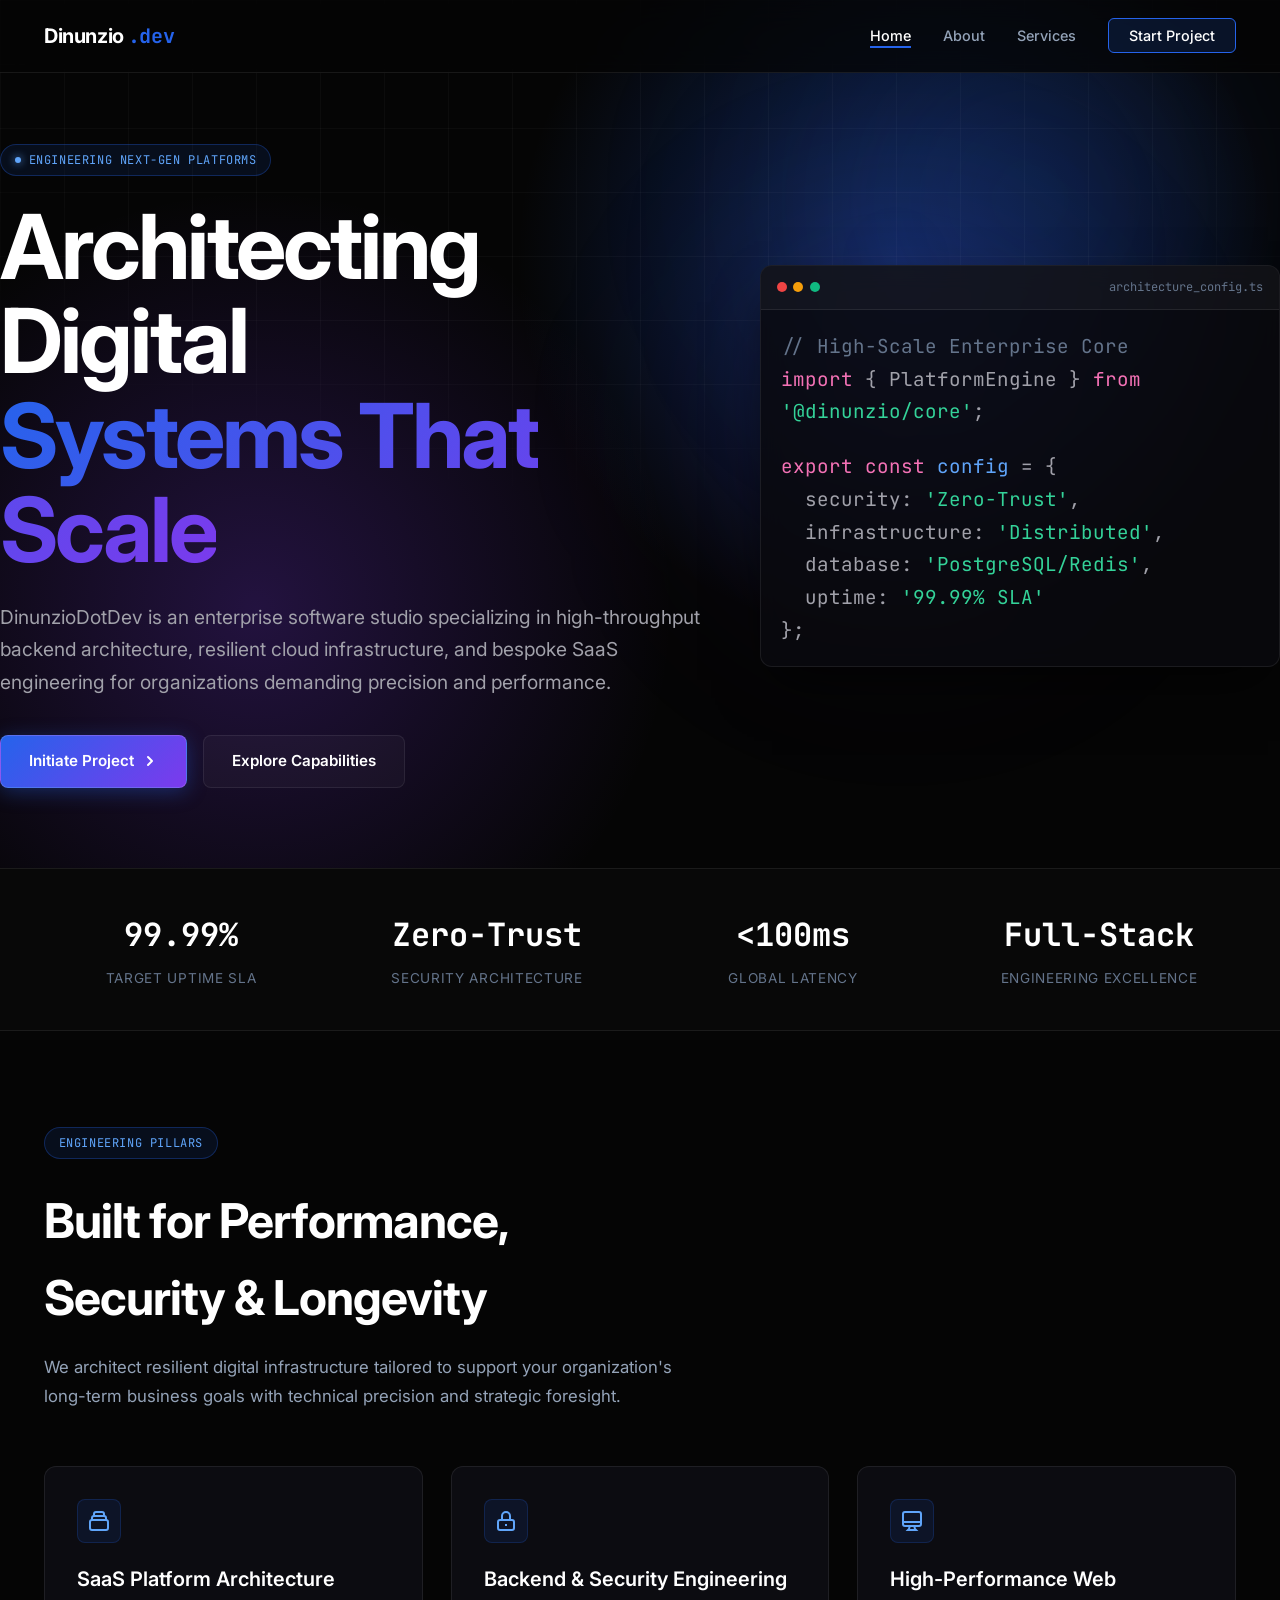
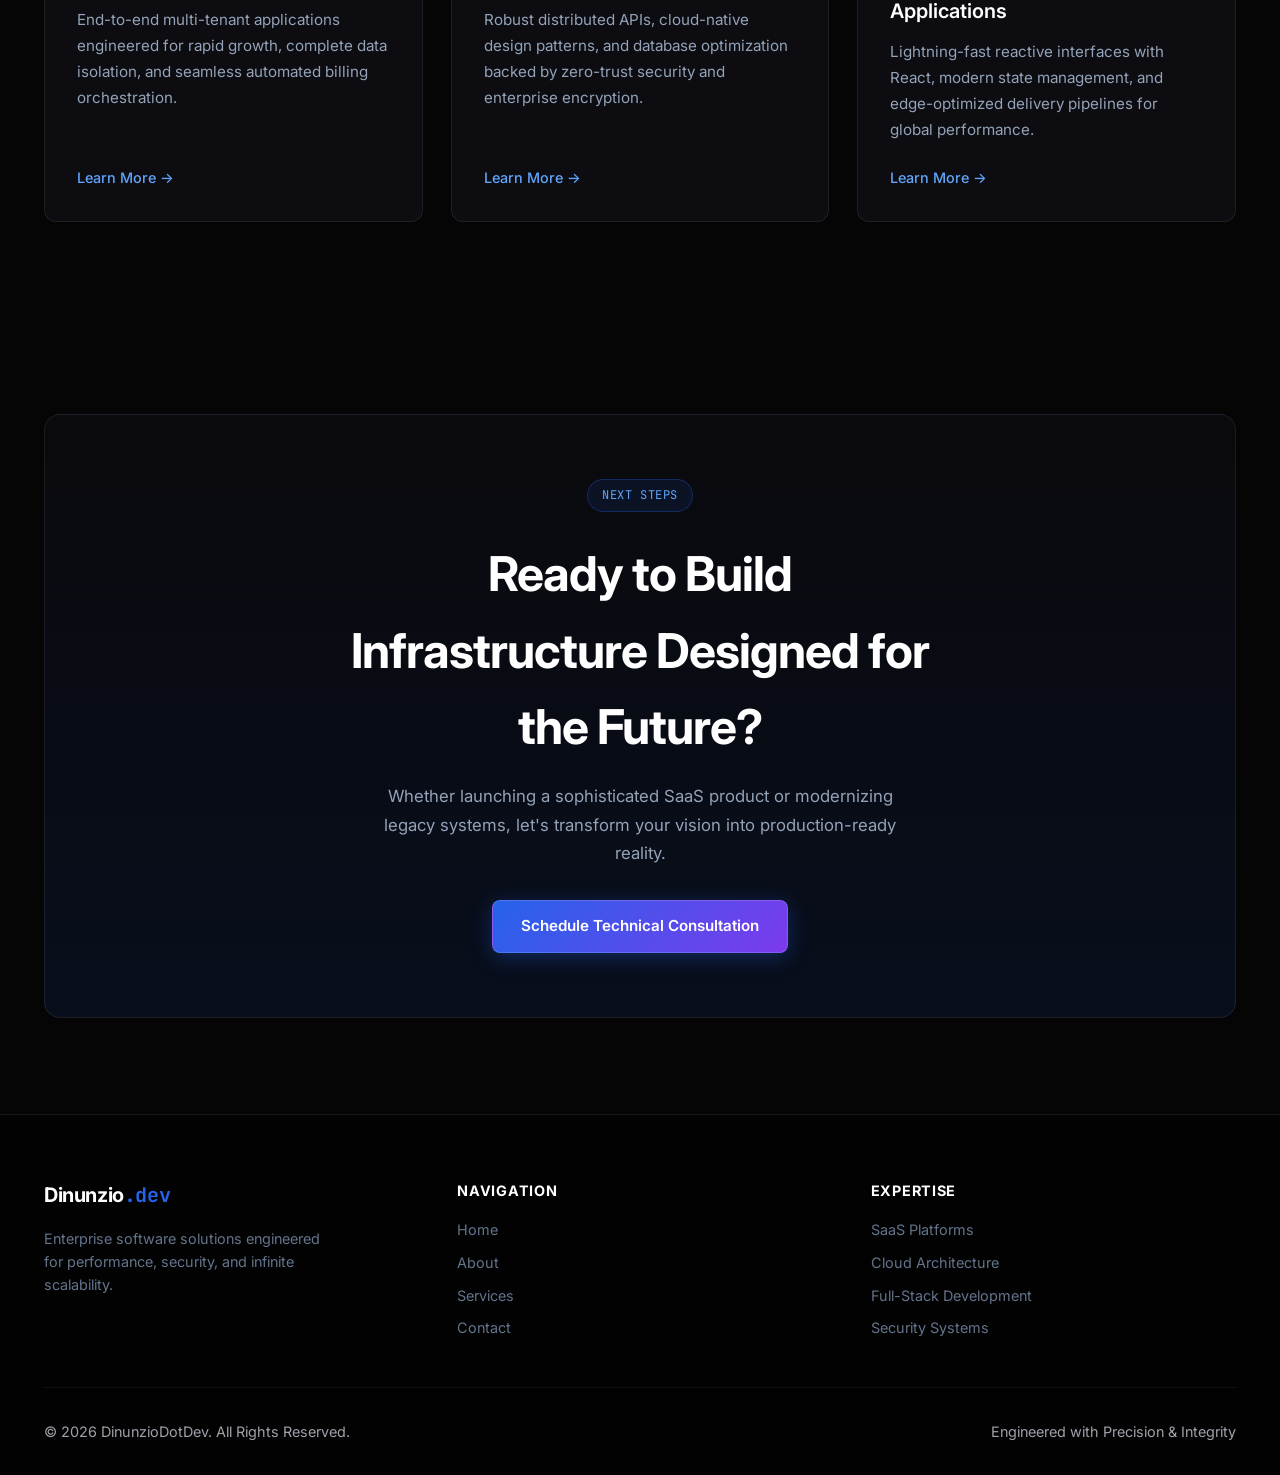
==== index.html @ dac2f43d "Initial Commit: Website Deployment" ====
<!DOCTYPE html>
<html lang="en" class="dark">

<head>
    <meta charset="UTF-8">
    <meta name="viewport" content="width=device-width, initial-scale=1.0">

    <!-- Primary SEO Meta Tags -->
    <title>DinunzioDotDev | Enterprise Software Engineering & Digital Architecture</title>
    <meta name="title" content="DinunzioDotDev | Enterprise Software Engineering & Digital Architecture">
    <meta name="description" content="DinunzioDotDev architects and engineers secure, scalable SaaS platforms, distributed cloud systems, and bespoke web applications built for infinite scale.">
    <meta name="keywords" content="Software Architecture, SaaS Development, Cloud Engineering, Full-Stack Development, React, Python, Enterprise Solutions">
    <meta name="author" content="DinunzioDotDev">
    <meta name="theme-color" content="#050505">

    <!-- Open Graph / Social Media -->
    <meta property="og:type" content="website">
    <meta property="og:url" content="https://dinunziodotdev.ca/">
    <meta property="og:title" content="DinunzioDotDev | Enterprise Software Engineering">
    <meta property="og:description" content="Architecting digital foundations behind modern SaaS platforms and cloud infrastructure.">

    <!-- Twitter Card -->
    <meta property="twitter:card" content="summary_large_image">
    <meta property="twitter:url" content="https://dinunziodotdev.ca/">
    <meta property="twitter:title" content="DinunzioDotDev | Enterprise Software Engineering">
    <meta property="twitter:description" content="Architecting digital foundations behind modern SaaS platforms and cloud infrastructure.">

    <!-- Fonts -->
    <link rel="preconnect" href="https://fonts.googleapis.com">
    <link rel="preconnect" href="https://fonts.gstatic.com" crossorigin>
    <link href="https://fonts.googleapis.com/css2?family=Inter:wght@300;400;500;600;700&family=JetBrains+Mono:wght@400;500;600&display=swap" rel="stylesheet">

    <link rel="stylesheet" href="assets/css/style.css">
    <script defer src="assets/js/script.js"></script>

    <style>
        /* ==========================================================================
           DESIGN TOKENS & ROOT VARIABLES
           ========================================================================== */
        :root {
            --bg-black: #050505;
            --bg-surface: #0a0a0f;
            --bg-card: rgba(18, 18, 26, 0.65);
            --border-card: rgba(255, 255, 255, 0.08);
            --border-hover: rgba(37, 99, 235, 0.4);

            --accent-blue: #2563EB;
            --accent-purple: #7C3AED;
            --accent-cyan: #06B6D4;

            --text-heading: #FFFFFF;
            --text-body: #94A3B8;
            --text-muted: #64748B;

            --font-sans: 'Inter', -apple-system, BlinkMacSystemFont, 'Segoe UI', Roboto, sans-serif;
            --font-mono: 'JetBrains Mono', monospace;

            --transition-fast: 0.2s ease;
            --transition-base: 0.35s ease;
            --transition-slow: 0.6s cubic-bezier(0.16, 1, 0.3, 1);
        }

        * {
            box-sizing: border-box;
            margin: 0;
            padding: 0;
        }

        html {
            scroll-behavior: smooth;
            background-color: var(--bg-black);
            color: var(--text-body);
            font-family: var(--font-sans);
            -webkit-font-smoothing: antialiased;
        }

        body {
            overflow-x: hidden;
            line-height: 1.6;
        }

        .container {
            max-width: 1240px;
            margin: 0 auto;
            padding: 0 1.5rem;
            width: 100%;
        }

        /* Scroll Reveal Fallback */
        .reveal {
            opacity: 1 !important;
            transform: none !important;
        }

        /* ==========================================================================
           HEADER & NAVIGATION
           ========================================================================== */
        .header {
            position: fixed;
            top: 0;
            left: 0;
            right: 0;
            z-index: 1000;
            background: rgba(5, 5, 5, 0.75);
            backdrop-filter: blur(16px);
            -webkit-backdrop-filter: blur(16px);
            border-bottom: 1px solid var(--border-card);
            transition: background 0.3s ease;
        }

        .header.scrolled {
            background: rgba(5, 5, 5, 0.95);
            box-shadow: 0 10px 30px rgba(0, 0, 0, 0.3);
        }

        .navbar {
            display: flex;
            justify-content: space-between;
            align-items: center;
            height: 72px;
        }

        .logo {
            font-size: 1.25rem;
            font-weight: 700;
            color: var(--text-heading);
            text-decoration: none;
            letter-spacing: -0.02em;
            display: flex;
            align-items: center;
            gap: 0.25rem;
            transition: var(--transition-fast);
        }

        .logo:hover {
            color: var(--accent-blue);
        }

        .logo span {
            color: var(--accent-blue);
            font-family: var(--font-mono);
        }

        .nav {
            display: flex;
            list-style: none;
            gap: 2rem;
            align-items: center;
        }

        .nav a {
            color: var(--text-body);
            text-decoration: none;
            font-size: 0.9rem;
            font-weight: 500;
            transition: var(--transition-fast);
            position: relative;
        }

        .nav a::after {
            content: '';
            position: absolute;
            bottom: -4px;
            left: 0;
            width: 0;
            height: 2px;
            background: var(--accent-blue);
            transition: width var(--transition-fast);
        }

        .nav a:hover::after,
        .nav a.active::after {
            width: 100%;
        }

        .nav a:hover,
        .nav a.active {
            color: var(--text-heading);
        }

        .nav-cta {
            padding: 0.5rem 1.25rem;
            border-radius: 6px;
            background: rgba(37, 99, 235, 0.15);
            border: 1px solid var(--accent-blue);
            color: var(--text-heading) !important;
            transition: all var(--transition-fast) !important;
            font-weight: 600;
        }

        .nav-cta:hover {
            background: var(--accent-blue);
            box-shadow: 0 4px 16px rgba(37, 99, 235, 0.4);
        }

        .nav-toggle {
            display: none;
            background: none;
            border: none;
            color: var(--text-heading);
            font-size: 1.5rem;
            cursor: pointer;
            flex-direction: column;
            gap: 6px;
            width: 32px;
            height: 32px;
        }

        .nav-toggle span {
            width: 24px;
            height: 2px;
            background: currentColor;
            border-radius: 2px;
            transition: var(--transition-fast);
        }

        .nav-toggle.active span:nth-child(1) {
            transform: rotate(45deg) translate(10px, 10px);
        }

        .nav-toggle.active span:nth-child(2) {
            opacity: 0;
        }

        .nav-toggle.active span:nth-child(3) {
            transform: rotate(-45deg) translate(8px, -8px);
        }

        /* ==========================================================================
           HERO SECTION
           ========================================================================== */
        .hero {
            position: relative;
            padding: 9rem 0 5rem;
            min-height: 90vh;
            display: flex;
            align-items: center;
            overflow: hidden;
        }

        .hero-background {
            position: absolute;
            inset: 0;
            z-index: 0;
            pointer-events: none;
        }

        .hero-grid {
            position: absolute;
            inset: 0;
            background-image:
                linear-gradient(to right, rgba(255, 255, 255, 0.03) 1px, transparent 1px),
                linear-gradient(to bottom, rgba(255, 255, 255, 0.03) 1px, transparent 1px);
            background-size: 4rem 4rem;
            mask-image: radial-gradient(ellipse 70% 60% at 50% 0%, #000 70%, transparent 100%);
            -webkit-mask-image: radial-gradient(ellipse 70% 60% at 50% 0%, #000 70%, transparent 100%);
        }

        .glow-blue {
            position: absolute;
            top: -100px;
            right: -50px;
            width: 600px;
            height: 600px;
            background: radial-gradient(circle, rgba(37, 99, 235, 0.2) 0%, rgba(5, 5, 5, 0) 70%);
            filter: blur(100px);
            animation: drift-slow 8s ease-in-out infinite;
        }

        .glow-purple {
            position: absolute;
            top: 20%;
            right: 10%;
            width: 500px;
            height: 500px;
            background: radial-gradient(circle, rgba(124, 58, 237, 0.15) 0%, rgba(5, 5, 5, 0) 70%);
            filter: blur(100px);
            animation: drift-fast 12s ease-in-out infinite reverse;
        }

        @keyframes drift-slow {
            0%, 100% { transform: translateY(0px); }
            50% { transform: translateY(-30px); }
        }

        @keyframes drift-fast {
            0%, 100% { transform: translateY(0px); }
            50% { transform: translateY(30px); }
        }

        .hero-content {
            position: relative;
            z-index: 1;
            max-width: 700px;
        }

        .badge-pill {
            display: inline-flex;
            align-items: center;
            gap: 0.5rem;
            padding: 0.35rem 0.85rem;
            border-radius: 9999px;
            background: rgba(37, 99, 235, 0.1);
            border: 1px solid rgba(37, 99, 235, 0.3);
            font-family: var(--font-mono);
            font-size: 0.75rem;
            color: #60A5FA;
            margin-bottom: 1.5rem;
            text-transform: uppercase;
            letter-spacing: 0.05em;
            animation: fade-in 0.6s ease-out;
        }

        .badge-dot {
            width: 6px;
            height: 6px;
            border-radius: 50%;
            background-color: #60A5FA;
            box-shadow: 0 0 8px #60A5FA;
            animation: pulse 2s infinite;
        }

        @keyframes pulse {
            0%, 100% { opacity: 1; transform: scale(1); }
            50% { opacity: 0.4; transform: scale(0.85); }
        }

        @keyframes fade-in {
            from { opacity: 0; transform: translateY(10px); }
            to { opacity: 1; transform: translateY(0); }
        }

        h1 {
            font-size: clamp(2.5rem, 5vw, 4.25rem);
            font-weight: 700;
            line-height: 1.08;
            letter-spacing: -0.03em;
            color: var(--text-heading);
            margin-bottom: 1.25rem;
            animation: fade-in 0.7s ease-out 0.1s both;
        }

        .gradient-text {
            background: linear-gradient(135deg, #FFFFFF 30%, #93C5FD 70%, var(--accent-purple) 100%);
            -webkit-background-clip: text;
            -webkit-text-fill-color: transparent;
            background-clip: text;
        }

        .hero-description {
            font-size: 1.125rem;
            color: var(--text-body);
            margin-bottom: 2.25rem;
            line-height: 1.7;
            animation: fade-in 0.7s ease-out 0.2s both;
        }

        .hero-actions {
            display: flex;
            flex-wrap: wrap;
            gap: 1rem;
            animation: fade-in 0.7s ease-out 0.3s both;
        }

        .btn {
            display: inline-flex;
            align-items: center;
            justify-content: center;
            gap: 0.5rem;
            padding: 0.85rem 1.75rem;
            border-radius: 8px;
            font-weight: 600;
            font-size: 0.95rem;
            text-decoration: none;
            border: none;
            cursor: pointer;
            transition: all var(--transition-base);
        }

        .btn.primary {
            background: linear-gradient(135deg, var(--accent-blue), var(--accent-purple));
            color: #FFFFFF;
            box-shadow: 0 4px 20px rgba(37, 99, 235, 0.35);
            border: 1px solid rgba(255, 255, 255, 0.15);
        }

        .btn.primary:hover {
            box-shadow: 0 6px 28px rgba(37, 99, 235, 0.5);
            transform: translateY(-2px);
        }

        .btn.primary:active {
            transform: translateY(0);
        }

        .btn.secondary {
            background: rgba(255, 255, 255, 0.03);
            color: var(--text-heading);
            border: 1px solid var(--border-card);
            backdrop-filter: blur(8px);
        }

        .btn.secondary:hover {
            background: rgba(255, 255, 255, 0.08);
            border-color: rgba(255, 255, 255, 0.2);
            transform: translateY(-2px);
        }

        /* Terminal Graphic */
        .hero-visual {
            position: relative;
            z-index: 1;
        }

        .terminal-card {
            background: rgba(10, 10, 15, 0.85);
            border: 1px solid var(--border-card);
            border-radius: 12px;
            overflow: hidden;
            box-shadow: 0 25px 50px -12px rgba(0, 0, 0, 0.7);
            backdrop-filter: blur(12px);
            animation: fade-in 0.8s ease-out 0.4s both;
        }

        .terminal-header {
            background: rgba(255, 255, 255, 0.03);
            padding: 0.75rem 1rem;
            display: flex;
            align-items: center;
            justify-content: space-between;
            border-bottom: 1px solid var(--border-card);
        }

        .terminal-dots {
            display: flex;
            gap: 0.4rem;
        }

        .dot {
            width: 10px;
            height: 10px;
            border-radius: 50%;
        }

        .dot.red { background: #EF4444; }
        .dot.yellow { background: #F59E0B; }
        .dot.green { background: #10B981; }

        .terminal-title {
            font-family: var(--font-mono);
            font-size: 0.75rem;
            color: var(--text-muted);
        }

        .terminal-body {
            padding: 1.25rem;
            font-family: var(--font-mono);
            font-size: 0.825rem;
            color: #E2E8F0;
            line-height: 1.7;
        }

        .code-keyword { color: #F472B6; }
        .code-func { color: #60A5FA; }
        .code-string { color: #34D399; }
        .code-comment { color: var(--text-muted); }

        /* ==========================================================================
           TRUST METRICS
           ========================================================================== */
        .trust-strip {
            padding: 2.5rem 0;
            border-top: 1px solid var(--border-card);
            border-bottom: 1px solid var(--border-card);
            background: rgba(255, 255, 255, 0.01);
        }

        .trust-grid {
            display: grid;
            grid-template-columns: repeat(auto-fit, minmax(200px, 1fr));
            gap: 2rem;
            text-align: center;
        }

        .trust-item {
            opacity: 0;
            animation: fade-in 0.6s ease-out forwards;
        }

        .trust-item:nth-child(1) { animation-delay: 0s; }
        .trust-item:nth-child(2) { animation-delay: 0.1s; }
        .trust-item:nth-child(3) { animation-delay: 0.2s; }
        .trust-item:nth-child(4) { animation-delay: 0.3s; }

        .trust-number {
            font-size: 2rem;
            font-weight: 700;
            color: var(--text-heading);
            font-family: var(--font-mono);
            margin-bottom: 0.5rem;
        }

        .trust-label {
            font-size: 0.85rem;
            color: var(--text-muted);
            text-transform: uppercase;
            letter-spacing: 0.05em;
        }

        /* ==========================================================================
           SECTIONS & CARDS
           ========================================================================== */
        .section {
            padding: 6rem 0;
            position: relative;
        }

        .section-header {
            max-width: 650px;
            margin-bottom: 3.5rem;
        }

        .section-title {
            font-size: 2rem;
            font-weight: 700;
            color: var(--text-heading);
            letter-spacing: -0.02em;
            margin-bottom: 0.75rem;
        }

        .section-description {
            color: var(--text-body);
            font-size: 1.05rem;
            line-height: 1.7;
        }

        .cards-grid {
            display: grid;
            grid-template-columns: repeat(auto-fit, minmax(320px, 1fr));
            gap: 1.75rem;
        }

        .card {
            background: var(--bg-card);
            border: 1px solid var(--border-card);
            border-radius: 12px;
            padding: 2rem;
            transition: all var(--transition-slow);
            display: flex;
            flex-direction: column;
            position: relative;
            overflow: hidden;
            opacity: 0;
            animation: fade-in 0.6s ease-out forwards;
        }

        .card:nth-child(1) { animation-delay: 0s; }
        .card:nth-child(2) { animation-delay: 0.1s; }
        .card:nth-child(3) { animation-delay: 0.2s; }

        .card::before {
            content: '';
            position: absolute;
            top: 0;
            left: 0;
            right: 0;
            height: 1px;
            background: linear-gradient(90deg, transparent, rgba(37, 99, 235, 0.5), transparent);
            opacity: 0;
            transition: opacity var(--transition-base);
        }

        .card:hover {
            border-color: var(--border-hover);
            transform: translateY(-4px);
            box-shadow: 0 12px 30px -10px rgba(0, 0, 0, 0.5);
        }

        .card:hover::before {
            opacity: 1;
        }

        .card-icon {
            width: 44px;
            height: 44px;
            border-radius: 8px;
            background: rgba(37, 99, 235, 0.1);
            border: 1px solid rgba(37, 99, 235, 0.2);
            display: flex;
            align-items: center;
            justify-content: center;
            color: #60A5FA;
            margin-bottom: 1.25rem;
        }

        .card h3 {
            font-size: 1.25rem;
            color: var(--text-heading);
            margin-bottom: 0.75rem;
            font-weight: 600;
        }

        .card p {
            color: var(--text-body);
            font-size: 0.95rem;
            margin-bottom: 1.5rem;
            flex-grow: 1;
            line-height: 1.7;
        }

        .card-link {
            color: #60A5FA;
            text-decoration: none;
            font-size: 0.9rem;
            font-weight: 500;
            display: inline-flex;
            align-items: center;
            gap: 0.35rem;
            transition: gap var(--transition-fast);
        }

        .card-link:hover {
            gap: 0.6rem;
        }

        /* ==========================================================================
           CTA SECTION
           ========================================================================== */
        .cta-banner {
            background: linear-gradient(180deg, rgba(18, 18, 26, 0.4) 0%, rgba(37, 99, 235, 0.1) 100%);
            border: 1px solid var(--border-card);
            border-radius: 16px;
            padding: 4rem 2rem;
            text-align: center;
            position: relative;
            overflow: hidden;
            animation: fade-in 0.8s ease-out;
        }

        .cta-banner h2 {
            max-width: 600px;
            margin: 0 auto 1rem;
        }

        .cta-banner p {
            max-width: 550px;
            margin: 0 auto 2rem;
        }

        /* ==========================================================================
           FOOTER
           ========================================================================== */
        .footer {
            border-top: 1px solid var(--border-card);
            padding: 4rem 0 2rem;
            background: #020203;
            font-size: 0.9rem;
        }

        .footer-grid {
            display: grid;
            grid-template-columns: repeat(auto-fit, minmax(200px, 1fr));
            gap: 3rem;
            margin-bottom: 3rem;
        }

        .footer-brand h3 {
            color: var(--text-heading);
            font-size: 1.2rem;
            margin-bottom: 0.75rem;
        }

        .footer-brand p {
            color: var(--text-muted);
            max-width: 280px;
        }

        .footer-links-column h4 {
            color: var(--text-heading);
            font-size: 0.9rem;
            margin-bottom: 1rem;
            text-transform: uppercase;
            letter-spacing: 0.05em;
        }

        .footer-links-column ul {
            list-style: none;
            display: flex;
            flex-direction: column;
            gap: 0.6rem;
        }

        .footer-links-column a {
            color: var(--text-muted);
            text-decoration: none;
            transition: color var(--transition-fast);
        }

        .footer-links-column a:hover {
            color: var(--text-heading);
        }

        .footer-bottom {
            border-top: 1px solid rgba(255, 255, 255, 0.05);
            padding-top: 2rem;
            display: flex;
            justify-content: space-between;
            align-items: center;
            flex-wrap: wrap;
            gap: 1rem;
            color: var(--text-muted);
        }

        /* ==========================================================================
           RESPONSIVE DESIGN
           ========================================================================== */
        @media (min-width: 992px) {
            .hero {
                display: grid;
                grid-template-columns: 1.15fr 0.85fr;
                gap: 3.5rem;
            }

            .hero-content {
                grid-column: 1;
            }

            .hero-visual {
                grid-column: 2;
                grid-row: 1;
            }
        }

        @media (max-width: 768px) {
            .nav {
                position: fixed;
                top: 72px;
                left: 0;
                right: 0;
                background: var(--bg-surface);
                border-bottom: 1px solid var(--border-card);
                flex-direction: column;
                padding: 2rem;
                display: none;
                max-height: calc(100vh - 72px);
                overflow-y: auto;
            }

            .nav.open {
                display: flex;
            }

            .nav-toggle {
                display: flex;
            }

            .nav-cta {
                width: 100%;
                text-align: center;
            }

            h1 {
                font-size: 2rem;
            }

            .terminal-card {
                display: none;
            }

            .footer-bottom {
                flex-direction: column;
                text-align: center;
            }
        }

        @media (prefers-reduced-motion: reduce) {
            *,
            *::before,
            *::after {
                animation-duration: 0.01ms !important;
                animation-iteration-count: 1 !important;
                transition-duration: 0.01ms !important;
            }
        }

        /* Focus States for Accessibility */
        a:focus-visible,
        button:focus-visible {
            outline: 2px solid var(--accent-blue);
            outline-offset: 2px;
        }
    </style>
</head>

<body>

    <!-- =========================
         NAVIGATION
    ========================= -->
    <header class="header">
        <nav class="navbar container" aria-label="Main Navigation">
            <a href="index.html" class="logo" aria-label="DinunzioDotDev Home">
                Dinunzio<span>.dev</span>
            </a>

            <button class="nav-toggle" id="navToggleBtn" aria-label="Toggle navigation menu" aria-expanded="false" aria-controls="primary-nav">
                <span></span>
                <span></span>
                <span></span>
            </button>

            <ul class="nav" id="primary-nav">
                <li><a href="index.html" class="active" aria-current="page">Home</a></li>
                <li><a href="about.html">About</a></li>
                <li><a href="services.html">Services</a></li>
                <li><a href="contact.html" class="nav-cta">Start Project</a></li>
            </ul>
        </nav>
    </header>

    <main>

        <!-- =========================
             HERO SECTION
        ========================= -->
        <section class="hero">
            <div class="hero-background" aria-hidden="true">
                <div class="hero-grid"></div>
                <div class="glow-blue"></div>
                <div class="glow-purple"></div>
            </div>

            <!-- Left Column -->
            <div class="hero-content">
                <div class="badge-pill">
                    <span class="badge-dot"></span>
                    Engineering Next-Gen Platforms
                </div>

                <h1>
                    Architecting Digital<br>
                    <span class="gradient-text">Systems That Scale</span>
                </h1>

                <p class="hero-description">
                    DinunzioDotDev is an enterprise software studio specializing in high-throughput backend architecture, resilient cloud infrastructure, and bespoke SaaS engineering for organizations demanding precision and performance.
                </p>

                <div class="hero-actions">
                    <a href="contact.html" class="btn primary">
                        Initiate Project
                        <svg width="16" height="16" viewBox="0 0 16 16" fill="none" xmlns="http://www.w3.org/2000/svg">
                            <path d="M6 12L10 8L6 4" stroke="currentColor" stroke-width="2" stroke-linecap="round" stroke-linejoin="round"/>
                        </svg>
                    </a>
                    <a href="about.html" class="btn secondary">Explore Capabilities</a>
                </div>
            </div>

            <!-- Right Column: Terminal Visual -->
            <div class="hero-visual">
                <div class="terminal-card">
                    <div class="terminal-header">
                        <div class="terminal-dots">
                            <span class="dot red"></span>
                            <span class="dot yellow"></span>
                            <span class="dot green"></span>
                        </div>
                        <div class="terminal-title">architecture_config.ts</div>
                    </div>
                    <div class="terminal-body">
                        <p><span class="code-comment">// High-Scale Enterprise Core</span></p>
                        <p><span class="code-keyword">import</span> { PlatformEngine } <span class="code-keyword">from</span> <span class="code-string">'@dinunzio/core'</span>;</p>
                        <br>
                        <p><span class="code-keyword">export const</span> <span class="code-func">config</span> = {</p>
                        <p>&nbsp;&nbsp;security: <span class="code-string">'Zero-Trust'</span>,</p>
                        <p>&nbsp;&nbsp;infrastructure: <span class="code-string">'Distributed'</span>,</p>
                        <p>&nbsp;&nbsp;database: <span class="code-string">'PostgreSQL/Redis'</span>,</p>
                        <p>&nbsp;&nbsp;uptime: <span class="code-string">'99.99% SLA'</span></p>
                        <p>};</p>
                    </div>
                </div>
            </div>
        </section>

        <!-- =========================
             TRUST & PROOF
        ========================= -->
        <section class="trust-strip">
            <div class="container">
                <div class="trust-grid">
                    <div class="trust-item">
                        <div class="trust-number">99.99%</div>
                        <div class="trust-label">Target Uptime SLA</div>
                    </div>
                    <div class="trust-item">
                        <div class="trust-number">Zero-Trust</div>
                        <div class="trust-label">Security Architecture</div>
                    </div>
                    <div class="trust-item">
                        <div class="trust-number">&lt;100ms</div>
                        <div class="trust-label">Global Latency</div>
                    </div>
                    <div class="trust-item">
                        <div class="trust-number">Full-Stack</div>
                        <div class="trust-label">Engineering Excellence</div>
                    </div>
                </div>
            </div>
        </section>

        <!-- =========================
             CORE CAPABILITIES
        ========================= -->
        <section class="section">
            <div class="container">
                <div class="section-header">
                    <span class="badge-pill">ENGINEERING PILLARS</span>
                    <h2 class="section-title">Built for Performance, Security & Longevity</h2>
                    <p class="section-description">
                        We architect resilient digital infrastructure tailored to support your organization's long-term business goals with technical precision and strategic foresight.
                    </p>
                </div>

                <div class="cards-grid">

                    <article class="card reveal">
                        <div class="card-icon">
                            <svg width="24" height="24" fill="none" stroke="currentColor" stroke-width="2" viewBox="0 0 24 24">
                                <path d="M19 11H5m14 0a2 2 0 012 2v6a2 2 0 01-2 2H5a2 2 0 01-2-2v-6a2 2 0 012-2m14 0V9a2 2 0 00-2-2M5 11V9a2 2 0 012-2m0 0V5a2 2 0 012-2h6a2 2 0 012 2v2M7 7h10"></path>
                            </svg>
                        </div>
                        <h3>SaaS Platform Architecture</h3>
                        <p>End-to-end multi-tenant applications engineered for rapid growth, complete data isolation, and seamless automated billing orchestration.</p>
                        <a href="services.html" class="card-link">Learn More &rarr;</a>
                    </article>

                    <article class="card reveal">
                        <div class="card-icon">
                            <svg width="24" height="24" fill="none" stroke="currentColor" stroke-width="2" viewBox="0 0 24 24">
                                <path d="M12 15v2m-6 4h12a2 2 0 002-2v-6a2 2 0 00-2-2H6a2 2 0 00-2 2v6a2 2 0 002 2zm10-10V7a4 4 0 00-8 0v4h8z"></path>
                            </svg>
                        </div>
                        <h3>Backend & Security Engineering</h3>
                        <p>Robust distributed APIs, cloud-native design patterns, and database optimization backed by zero-trust security and enterprise encryption.</p>
                        <a href="services.html" class="card-link">Learn More &rarr;</a>
                    </article>

                    <article class="card reveal">
                        <div class="card-icon">
                            <svg width="24" height="24" fill="none" stroke="currentColor" stroke-width="2" viewBox="0 0 24 24">
                                <path d="M9.75 17L9 20l-1 1h8l-1-1-.75-3M3 13h18M5 17h14a2 2 0 002-2V5a2 2 0 00-2-2H5a2 2 0 00-2 2v10a2 2 0 002 2z"></path>
                            </svg>
                        </div>
                        <h3>High-Performance Web Applications</h3>
                        <p>Lightning-fast reactive interfaces with React, modern state management, and edge-optimized delivery pipelines for global performance.</p>
                        <a href="services.html" class="card-link">Learn More &rarr;</a>
                    </article>

                </div>
            </div>
        </section>

        <!-- =========================
             CALL TO ACTION
        ========================= -->
        <section class="section">
            <div class="container">
                <div class="cta-banner reveal">
                    <span class="badge-pill">NEXT STEPS</span>
                    <h2 class="section-title">Ready to Build Infrastructure Designed for the Future?</h2>
                    <p class="section-description">
                        Whether launching a sophisticated SaaS product or modernizing legacy systems, let's transform your vision into production-ready reality.
                    </p>
                    <a href="contact.html" class="btn primary">
                        Schedule Technical Consultation
                    </a>
                </div>
            </div>
        </section>

    </main>

    <!-- =========================
         FOOTER
    ========================= -->
    <footer class="footer">
        <div class="container">
            <div class="footer-grid">

                <div class="footer-brand">
                    <a href="index.html" class="logo" style="margin-bottom: 1rem; display: inline-block;">
                        Dinunzio<span>.dev</span>
                    </a>
                    <p>Enterprise software solutions engineered for performance, security, and infinite scalability.</p>
                </div>

                <div class="footer-links-column">
                    <h4>Navigation</h4>
                    <ul>
                        <li><a href="index.html">Home</a></li>
                        <li><a href="about.html">About</a></li>
                        <li><a href="services.html">Services</a></li>
                        <li><a href="contact.html">Contact</a></li>
                    </ul>
                </div>

                <div class="footer-links-column">
                    <h4>Expertise</h4>
                    <ul>
                        <li><a href="services.html">SaaS Platforms</a></li>
                        <li><a href="services.html">Cloud Architecture</a></li>
                        <li><a href="services.html">Full-Stack Development</a></li>
                        <li><a href="services.html">Security Systems</a></li>
                    </ul>
                </div>

            </div>

            <div class="footer-bottom">
                <p>&copy; 2026 DinunzioDotDev. All Rights Reserved.</p>
                <p>Engineered with Precision & Integrity</p>
            </div>
        </div>
    </footer>

    <!-- Interactive Script -->
    <script>
        document.addEventListener('DOMContentLoaded', () => {
            // Mobile Navigation Toggle
            const toggleBtn = document.getElementById('navToggleBtn');
            const primaryNav = document.getElementById('primary-nav');

            if (toggleBtn && primaryNav) {
                toggleBtn.addEventListener('click', () => {
                    const isExpanded = toggleBtn.getAttribute('aria-expanded') === 'true';
                    toggleBtn.setAttribute('aria-expanded', !isExpanded);
                    toggleBtn.classList.toggle('active');
                    primaryNav.classList.toggle('open');
                });

                // Close menu when link is clicked
                primaryNav.querySelectorAll('a').forEach(link => {
                    link.addEventListener('click', () => {
                        toggleBtn.setAttribute('aria-expanded', 'false');
                        toggleBtn.classList.remove('active');
                        primaryNav.classList.remove('open');
                    });
                });
            }

            // Header scroll effect
            const header = document.querySelector('.header');
            window.addEventListener('scroll', () => {
                if (window.scrollY > 50) {
                    header.classList.add('scrolled');
                } else {
                    header.classList.remove('scrolled');
                }
            });

            // Intersection Observer for reveal animations
            const revealElements = document.querySelectorAll('.reveal');
            const observerOptions = {
                threshold: 0.1,
                rootMargin: '0px 0px -50px 0px'
            };

            const observer = new IntersectionObserver((entries) => {
                entries.forEach(entry => {
                    if (entry.isIntersecting) {
                        entry.target.classList.add('visible');
                        observer.unobserve(entry.target);
                    }
                });
            }, observerOptions);

            revealElements.forEach(element => observer.observe(element));
        });
    </script>

</body>

</html>
---- assets/css/style.css ----
/*
===========================================
DINUNZIODOTDEV
Premium Software Studio Website
Global Stylesheet
===========================================
*/


/*
===========================================
ROOT SYSTEM
===========================================
*/

:root {

    --bg-primary: #050505;
    --bg-secondary: #0b0b0f;
    --bg-card: rgba(255,255,255,0.05);

    --text-primary:#ffffff;
    --text-secondary:#a1a1aa;

    --blue:#2563eb;
    --purple:#7c3aed;

    --gradient:
    linear-gradient(
        135deg,
        var(--blue),
        var(--purple)
    );


    --border:
    rgba(255,255,255,.12);


    --shadow:
    0 20px 60px rgba(0,0,0,.45);


    --radius:
    24px;


    --container:
    1200px;


    --transition:
    .35s ease;

}







/*
===========================================
RESET
===========================================
*/


* {

    margin:0;
    padding:0;

    box-sizing:border-box;

}



html {

    scroll-behavior:smooth;

}



body {

    background:
    var(--bg-primary);

    color:
    var(--text-primary);

    font-family:
    Inter,
    "Segoe UI",
    Arial,
    sans-serif;


    line-height:
    1.7;

    overflow-x:hidden;

}



img {

    display:block;

    max-width:100%;

}



a {

    text-decoration:none;

    color:inherit;

}



button,
input,
textarea,
select {

    font-family:inherit;

}





/*
===========================================
CONTAINER
===========================================
*/


.container {

    width:
    min(90%, var(--container));

    margin:auto;

}





/*
===========================================
NAVIGATION
===========================================
*/


.header {

    position:fixed;

    top:0;

    left:0;

    width:100%;

    z-index:1000;


    background:

    rgba(5,5,5,.75);


    backdrop-filter:
    blur(20px);


    border-bottom:
    1px solid var(--border);

}



.navbar {

    height:82px;

    display:flex;

    justify-content:space-between;

    align-items:center;

}



.logo {

    font-size:
    1.5rem;

    font-weight:
    800;

    letter-spacing:
    -.5px;

}



.logo span {

    color:
    var(--blue);

}



.nav {

    display:flex;

    gap:2.5rem;

}



.nav a {

    color:
    var(--text-secondary);

    transition:
    var(--transition);

    font-weight:500;

}



.nav a:hover,
.nav a.active {

    color:white;

}



.nav-toggle {

    display:none;

    background:none;

    border:none;

    color:white;

    font-size:2rem;

}







/*
===========================================
HERO SYSTEM
===========================================
*/


.hero,
.page-hero {

    position:relative;

    min-height:100vh;

    display:flex;

    align-items:center;

    overflow:hidden;

}



.page-hero {

    min-height:
    70vh;

    padding-top:
    80px;

}



.hero-background {

    position:absolute;

    inset:0;

    background:

    radial-gradient(
        circle at 70% 30%,
        rgba(37,99,235,.35),
        transparent 35%
    ),

    radial-gradient(
        circle at 20% 70%,
        rgba(124,58,237,.25),
        transparent 35%
    );


    z-index:-1;

}



.hero-content {

    max-width:800px;

}



.hero-tag {

    color:#60a5fa;

    text-transform:uppercase;

    letter-spacing:4px;

    font-size:.8rem;

    font-weight:700;

    margin-bottom:1.5rem;

}



.hero h1,
.page-hero h1 {

    font-size:
    clamp(3rem,7vw,5.8rem);

    line-height:
    1.05;

    letter-spacing:
    -3px;

    margin-bottom:
    1.5rem;

}



.hero h1 span {

    background:
    var(--gradient);

    -webkit-background-clip:text;

    color:transparent;

}



.hero p,
.page-hero p {

    max-width:
    700px;

    color:
    var(--text-secondary);

    font-size:
    1.2rem;

}





/*
===========================================
BUTTONS
===========================================
*/


.btn {

    display:inline-flex;

    align-items:center;

    justify-content:center;

    padding:
    1rem 2rem;

    border-radius:
    999px;

    font-weight:
    700;

    transition:
    var(--transition);

}



.primary {

    background:
    var(--gradient);

}



.primary:hover {

    transform:
    translateY(-4px);

    box-shadow:
    0 20px 50px rgba(37,99,235,.4);

}



.secondary {

    border:
    1px solid var(--border);

    background:
    rgba(255,255,255,.05);

}





/*
===========================================
SECTIONS
===========================================
*/


.section {

    padding:
    7rem 0;

}



.alternate {

    background:
    var(--bg-secondary);

}



.section h2 {

    font-size:
    clamp(2rem,4vw,3rem);

    letter-spacing:
    -1px;

    margin-bottom:
    1rem;

}



.section-description {

    color:
    var(--text-secondary);

    max-width:
    700px;

    margin-bottom:
    3rem;

}





/*
===========================================
GLASS CARDS
===========================================
*/


.service-grid,
.values-grid,
.process-grid,
.technology-grid {

    display:grid;

    grid-template-columns:
    repeat(3,1fr);

    gap:
    2rem;

}



.service-card,
.value-card,
.process-card,
.technology-card {


    background:
    var(--bg-card);


    border:
    1px solid var(--border);


    backdrop-filter:
    blur(20px);


    padding:
    2.2rem;


    border-radius:
    var(--radius);


    transition:
    var(--transition);


}



.service-card:hover,
.value-card:hover,
.process-card:hover,
.technology-card:hover {


    transform:
    translateY(-10px);


    border-color:
    rgba(37,99,235,.7);


    box-shadow:
    var(--shadow);

}



.card h3 {

    margin-bottom:1rem;

}






/*
===========================================
ABOUT / FOUNDER
===========================================
*/


.content-block {

    max-width:
    850px;

}



.content-block p {

    color:
    var(--text-secondary);

    margin-bottom:
    1.5rem;

}



.founder-grid {

    display:grid;

    grid-template-columns:
    350px 1fr;

    gap:
    4rem;

    align-items:center;

}



.founder-image {


    width:
    300px;


    height:
    300px;


    object-fit:
    cover;


    border-radius:
    50%;


    border:
    3px solid transparent;


    background:
    linear-gradient(
        var(--bg-primary),
        var(--bg-primary)
    ) padding-box,
    var(--gradient) border-box;


    box-shadow:

    0 0 60px rgba(37,99,235,.35);

}





.founder-content h3 {

    font-size:
    2rem;

    margin:
    .5rem 0 1rem;

}



.founder-content p {

    color:
    var(--text-secondary);

}







/*
===========================================
TECHNOLOGY
===========================================
*/


.technology-list {


    display:grid;


    grid-template-columns:
    repeat(2,1fr);


    gap:
    1.5rem;


}



.technology-list div {


    background:
    var(--bg-card);


    border:
    1px solid var(--border);


    padding:
    2rem;


    border-radius:
    var(--radius);


    color:
    var(--text-secondary);


    transition:
    var(--transition);


}



.technology-list div:hover {

    border-color:
    var(--blue);

    transform:
    translateY(-5px);

}







/*
===========================================
CONTACT
===========================================
*/


.contact-grid {

    display:grid;

    grid-template-columns:
    1fr 1fr;

    gap:
    3rem;

}



.contact-form-container {

    background:
    var(--bg-card);

    border:
    1px solid var(--border);

    border-radius:
    var(--radius);

    padding:
    2rem;

}



input,
textarea,
select {


    width:100%;


    padding:1rem;


    background:#050505;


    border:
    1px solid var(--border);


    border-radius:
    14px;


    color:white;


}







/*
===========================================
CTA
===========================================
*/


.cta {

    text-align:center;

}





.cta p {

    color:
    var(--text-secondary);

    max-width:
    650px;

    margin:
    0 auto 2rem;

}







/*
===========================================
FOOTER
===========================================
*/


.footer {

    border-top:
    1px solid var(--border);

    padding:
    3rem 0;

}



.footer-links {

    display:flex;

    gap:
    2rem;

    margin:
    2rem 0;

}



.footer p {

    color:
    var(--text-secondary);

}







/*
===========================================
ANIMATIONS
===========================================
*/


.reveal {

    opacity:0;

    transform:
    translateY(40px);


    transition:
    .8s ease;

}



.reveal.visible {

    opacity:1;

    transform:
    translateY(0);

}







/*
===========================================
RESPONSIVE
===========================================
*/


@media(max-width:900px){


.nav-toggle {

    display:block;

}



.nav {

    display:none;

    position:absolute;

    top:82px;

    left:0;

    width:100%;

    background:#050505;

    flex-direction:column;

    padding:2rem;

}



.nav.active {

    display:flex;

}



.service-grid,
.values-grid,
.process-grid,
.technology-grid,
.technology-list,
.contact-grid,
.founder-grid {

    grid-template-columns:
    1fr;

}



.founder-image {

    margin:auto;

}



.hero h1,
.page-hero h1 {

    letter-spacing:-1px;

}



}

.contact-form {
    display:flex;
    flex-direction:column;
    gap:1rem;
    max-width:650px;
    margin:2rem auto 0;
}


.form-input {

    width:100%;
    padding:1rem;

    background:
    rgba(255,255,255,0.03);

    border:1px solid var(--border-card);

    border-radius:8px;

    color:white;

    font-family:var(--font-sans);

    transition:all .25s ease;

}


.form-input:focus {

    outline:none;

    border-color:var(--accent-blue);

    box-shadow:
    0 0 20px rgba(37,99,235,.25);

}


.form-input::placeholder {

    color:var(--text-muted);

}


select.form-input {

    appearance:none;

}
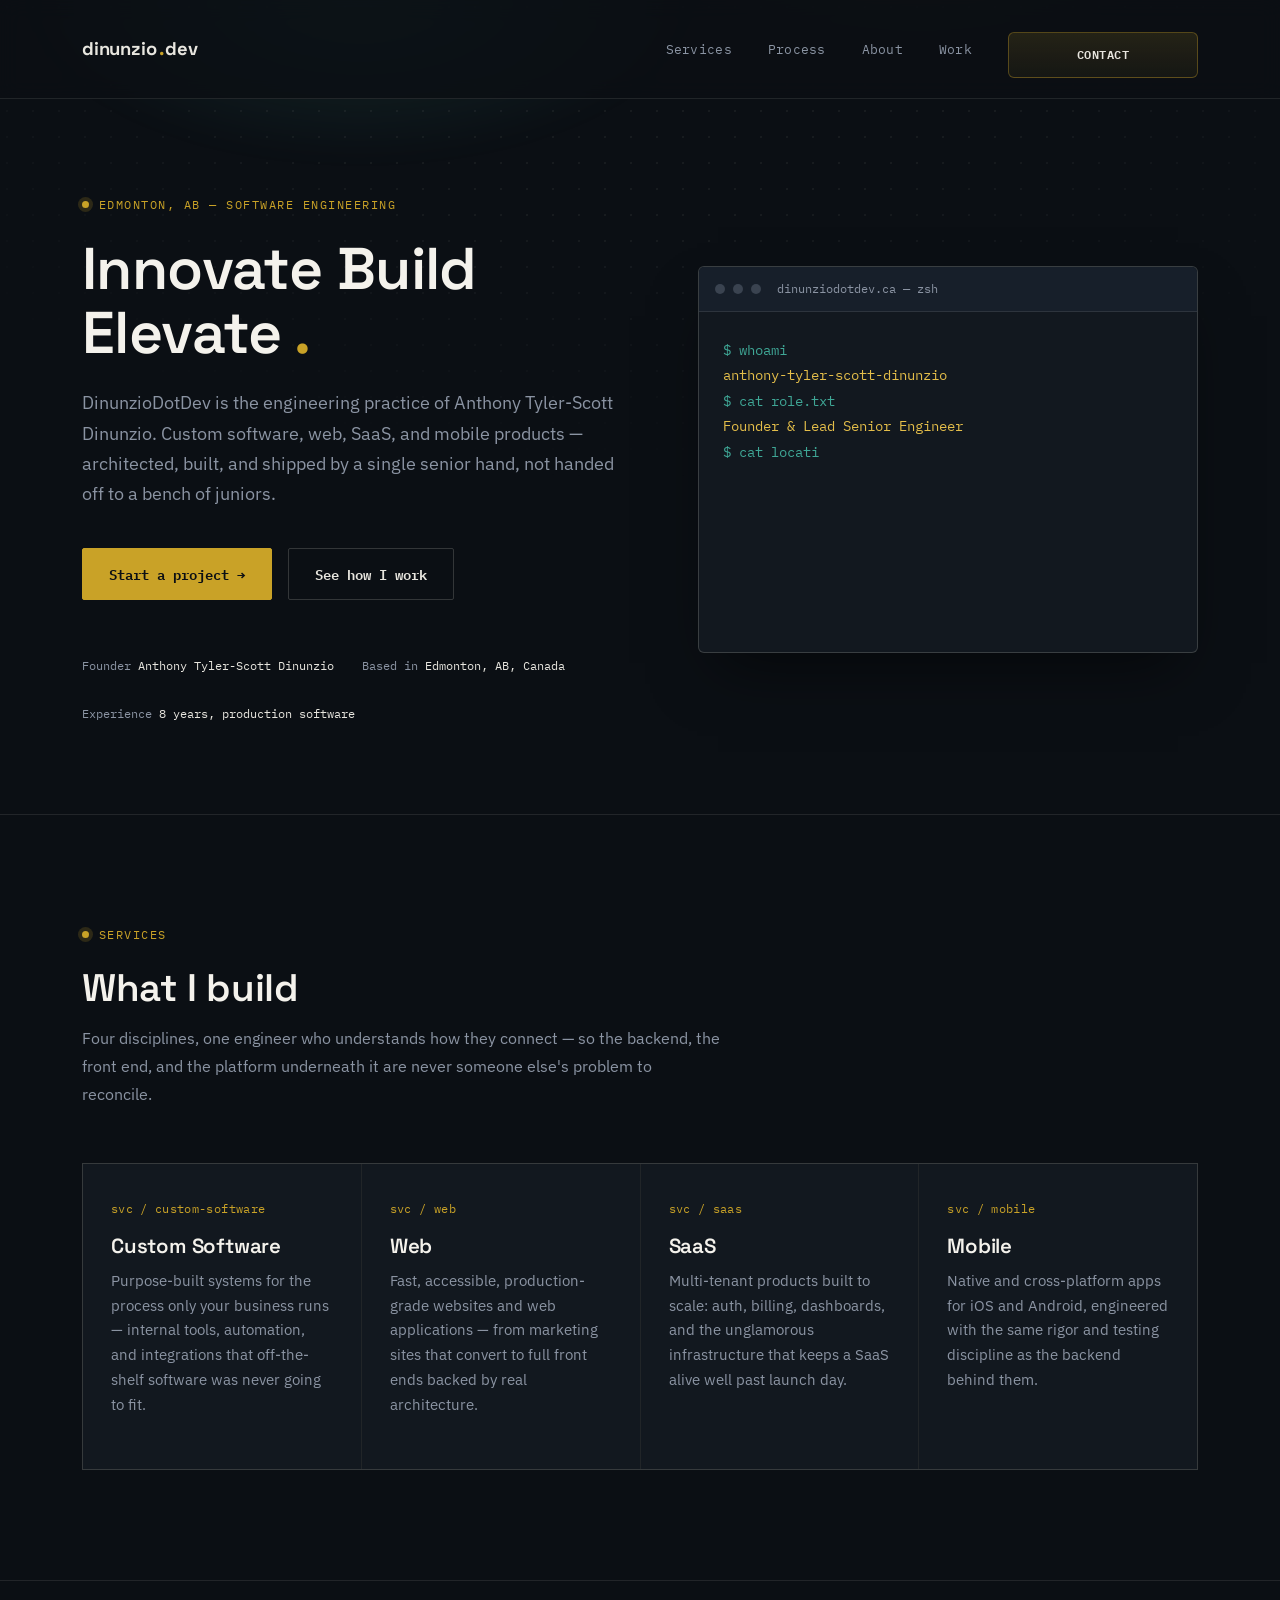
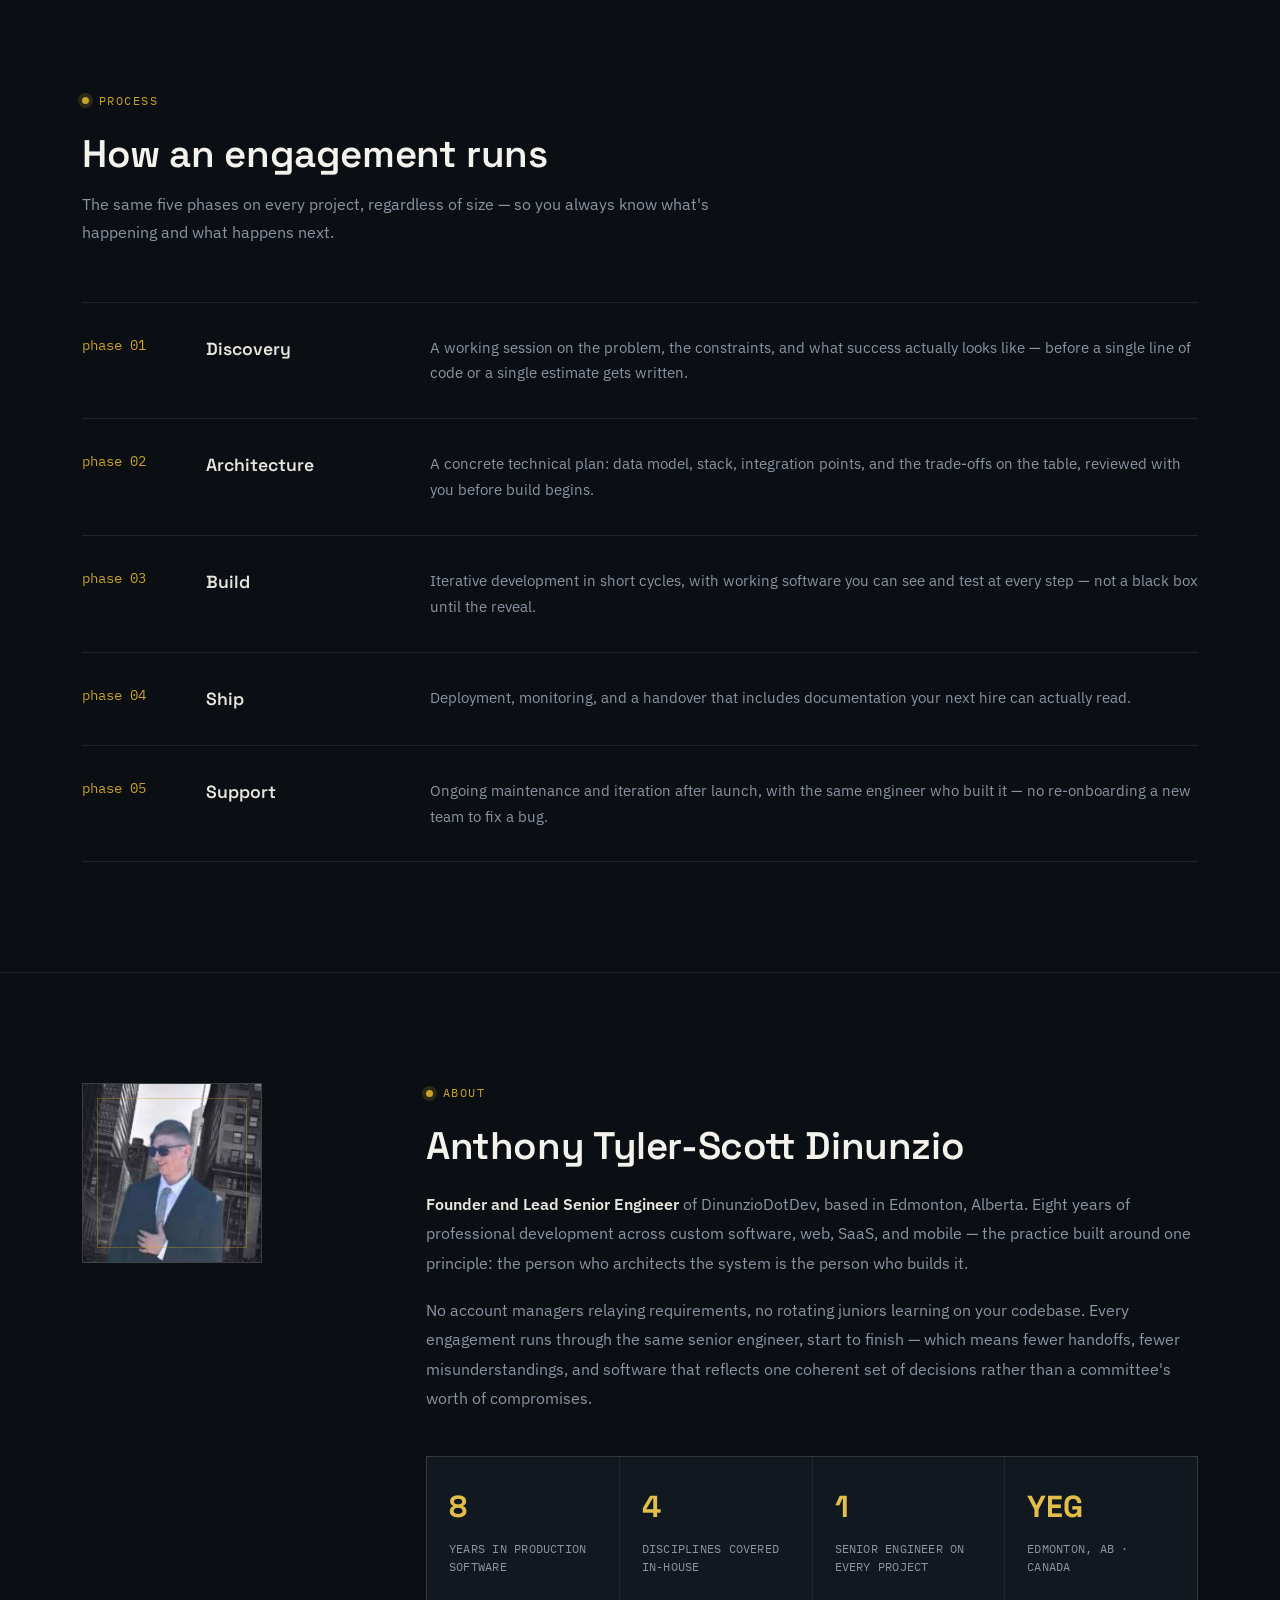
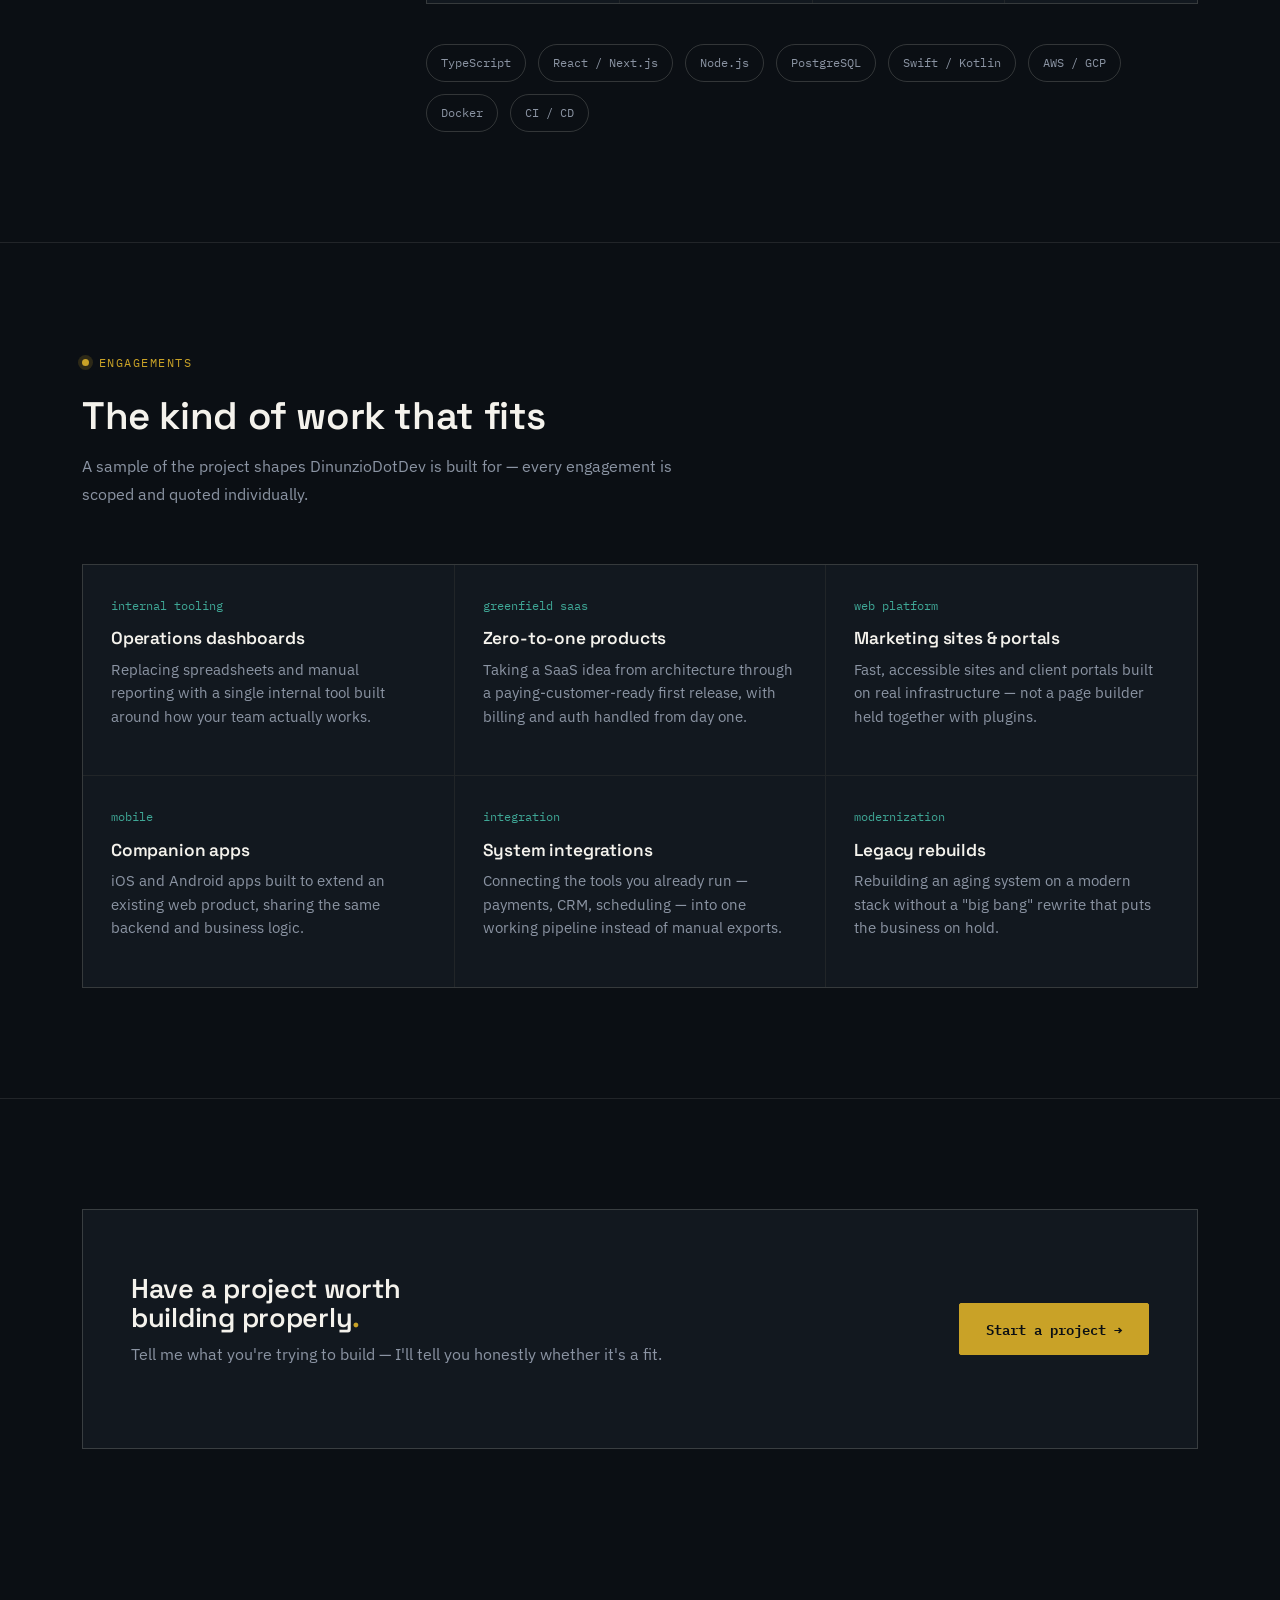
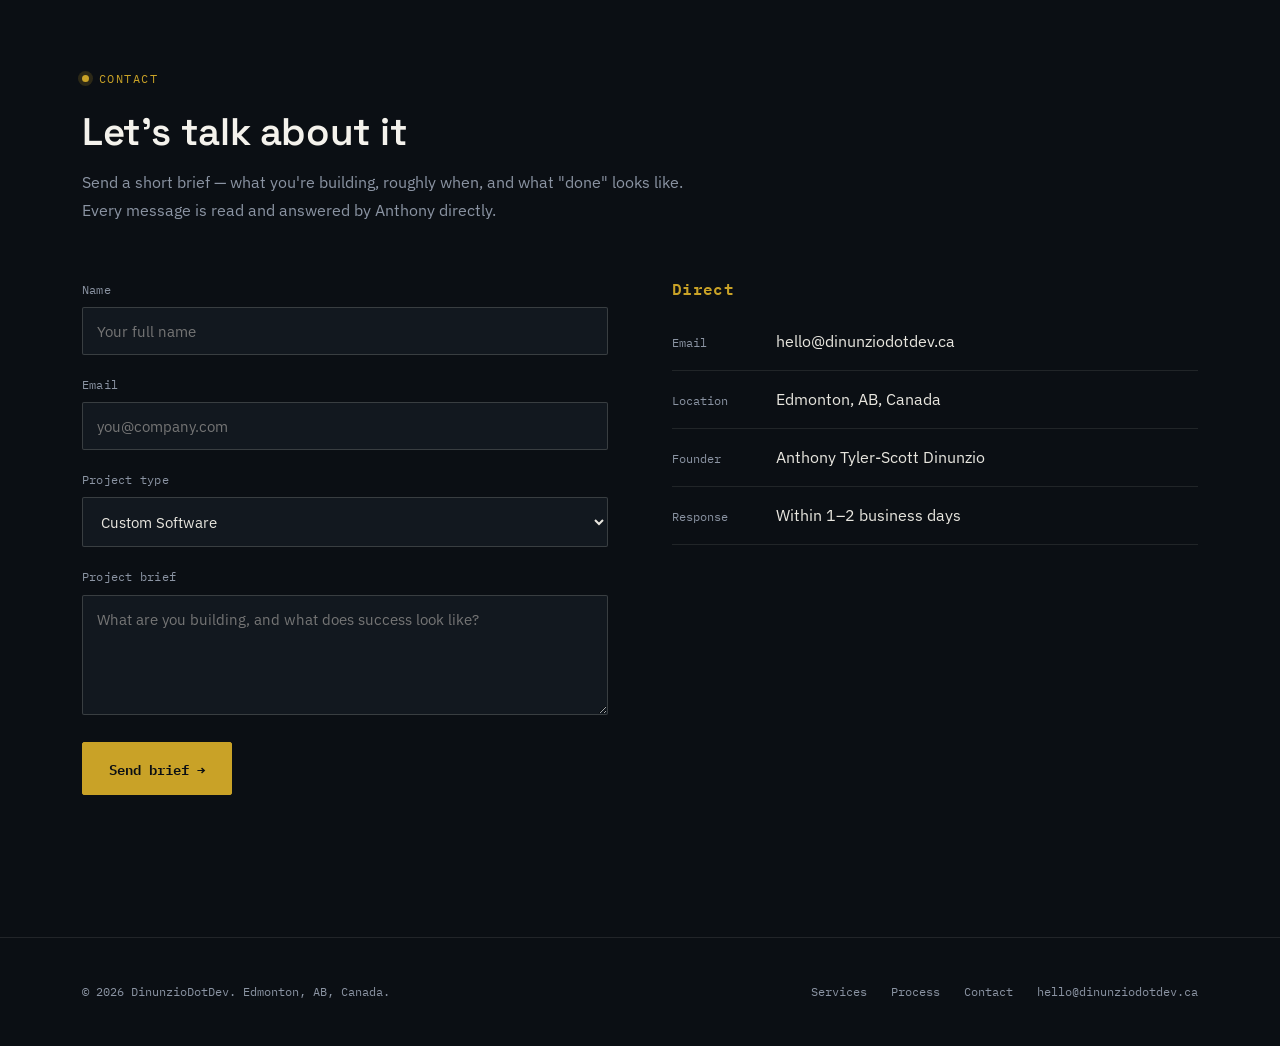
==== commit 5a49984e: "Website v1.0.2" ====
--- a/index.html
+++ b/index.html
@@ -1,1084 +1,949 @@
 <!DOCTYPE html>
-<html lang="en" class="dark">
-
+<html lang="en">
 <head>
-    <meta charset="UTF-8">
-    <meta name="viewport" content="width=device-width, initial-scale=1.0">
-
-    <!-- Primary SEO Meta Tags -->
-    <title>DinunzioDotDev | Enterprise Software Engineering & Digital Architecture</title>
-    <meta name="title" content="DinunzioDotDev | Enterprise Software Engineering & Digital Architecture">
-    <meta name="description" content="DinunzioDotDev architects and engineers secure, scalable SaaS platforms, distributed cloud systems, and bespoke web applications built for infinite scale.">
-    <meta name="keywords" content="Software Architecture, SaaS Development, Cloud Engineering, Full-Stack Development, React, Python, Enterprise Solutions">
-    <meta name="author" content="DinunzioDotDev">
-    <meta name="theme-color" content="#050505">
-
-    <!-- Open Graph / Social Media -->
-    <meta property="og:type" content="website">
-    <meta property="og:url" content="https://dinunziodotdev.ca/">
-    <meta property="og:title" content="DinunzioDotDev | Enterprise Software Engineering">
-    <meta property="og:description" content="Architecting digital foundations behind modern SaaS platforms and cloud infrastructure.">
-
-    <!-- Twitter Card -->
-    <meta property="twitter:card" content="summary_large_image">
-    <meta property="twitter:url" content="https://dinunziodotdev.ca/">
-    <meta property="twitter:title" content="DinunzioDotDev | Enterprise Software Engineering">
-    <meta property="twitter:description" content="Architecting digital foundations behind modern SaaS platforms and cloud infrastructure.">
-
-    <!-- Fonts -->
-    <link rel="preconnect" href="https://fonts.googleapis.com">
-    <link rel="preconnect" href="https://fonts.gstatic.com" crossorigin>
-    <link href="https://fonts.googleapis.com/css2?family=Inter:wght@300;400;500;600;700&family=JetBrains+Mono:wght@400;500;600&display=swap" rel="stylesheet">
-
-    <link rel="stylesheet" href="assets/css/style.css">
-    <script defer src="assets/js/script.js"></script>
-
-    <style>
-        /* ==========================================================================
-           DESIGN TOKENS & ROOT VARIABLES
-           ========================================================================== */
-        :root {
-            --bg-black: #050505;
-            --bg-surface: #0a0a0f;
-            --bg-card: rgba(18, 18, 26, 0.65);
-            --border-card: rgba(255, 255, 255, 0.08);
-            --border-hover: rgba(37, 99, 235, 0.4);
-
-            --accent-blue: #2563EB;
-            --accent-purple: #7C3AED;
-            --accent-cyan: #06B6D4;
-
-            --text-heading: #FFFFFF;
-            --text-body: #94A3B8;
-            --text-muted: #64748B;
-
-            --font-sans: 'Inter', -apple-system, BlinkMacSystemFont, 'Segoe UI', Roboto, sans-serif;
-            --font-mono: 'JetBrains Mono', monospace;
-
-            --transition-fast: 0.2s ease;
-            --transition-base: 0.35s ease;
-            --transition-slow: 0.6s cubic-bezier(0.16, 1, 0.3, 1);
+<meta charset="UTF-8">
+<meta name="viewport" content="width=device-width, initial-scale=1.0">
+<title>DinunzioDotDev — Software Engineering, Edmonton AB</title>
+<meta name="description" content="DinunzioDotDev is the engineering practice of Anthony Tyler-Scott Dinunzio — custom software, web, SaaS, and mobile products, built by one senior engineer with 8 years in production software. Based in Edmonton, AB, Canada.">
+<link rel="icon" href="data:image/svg+xml,%3Csvg xmlns='http://www.w3.org/2000/svg' viewBox='0 0 100 100'%3E%3Crect width='100' height='100' rx='20' fill='%230B0F14'/%3E%3Ctext x='50' y='68' font-family='monospace' font-size='60' fill='%23C9A227' text-anchor='middle'%3E.%3C/text%3E%3C/svg%3E">
+<link rel="preconnect" href="https://fonts.googleapis.com">
+<link rel="preconnect" href="https://fonts.gstatic.com" crossorigin>
+<link href="https://fonts.googleapis.com/css2?family=Space+Grotesk:wght@500;600;700&family=IBM+Plex+Sans:wght@400;500;600&family=IBM+Plex+Mono:wght@400;500;600&display=swap" rel="stylesheet">
+<style>
+  :root{
+    --ink:#0B0F14;
+    --panel:#12181F;
+    --panel-2:#171F2A;
+    --line: rgba(232,230,223,0.10);
+    --line-strong: rgba(232,230,223,0.18);
+    --text:#E8E6DF;
+    --muted:#8B94A3;
+    --brass:#C9A227;
+    --brass-bright:#E4BE4A;
+    --aurora:#3FA796;
+    --radius: 2px;
+    --maxw: 1180px;
+    --ease: cubic-bezier(.22,.61,.36,1);
+  }
+
+  *{box-sizing:border-box;}
+  html{scroll-behavior:smooth;}
+  @media (prefers-reduced-motion: reduce){
+    html{scroll-behavior:auto;}
+    *{animation-duration:0.001ms !important; animation-iteration-count:1 !important; transition-duration:0.001ms !important;}
+  }
+
+  body{
+    margin:0;
+    background:var(--ink);
+    color:var(--text);
+    font-family:'IBM Plex Sans', -apple-system, sans-serif;
+    font-size:16px;
+    line-height:1.6;
+    -webkit-font-smoothing:antialiased;
+  }
+
+  h1,h2,h3,h4{
+    font-family:'Space Grotesk', sans-serif;
+    font-weight:600;
+    line-height:1.08;
+    letter-spacing:-0.01em;
+    margin:0;
+    color:#F4F2EC;
+  }
+
+  .mono{font-family:'IBM Plex Mono', monospace;}
+
+  a{color:inherit; text-decoration:none;}
+  img{max-width:100%; display:block;}
+  button{font-family:inherit;}
+
+  ::selection{background:var(--brass); color:var(--ink);}
+
+  a:focus-visible, button:focus-visible, input:focus-visible, textarea:focus-visible, select:focus-visible{
+    outline:2px solid var(--brass-bright);
+    outline-offset:3px;
+  }
+
+  .dot{color:var(--brass);}
+  .cursor{
+    display:inline-block;
+    width:0.5em;
+    background:var(--brass-bright);
+    margin-left:2px;
+    animation:blink 1s step-end infinite;
+  }
+  @keyframes blink{ 50%{ opacity:0; } }
+
+  /* background texture: faint blueprint dot grid + aurora glow */
+  .bg-grid{
+    position:fixed; inset:0; z-index:0; pointer-events:none;
+    background-image: radial-gradient(rgba(232,230,223,0.06) 1px, transparent 1px);
+    background-size: 26px 26px;
+    background-position: -6px -6px;
+    mask-image: radial-gradient(ellipse 80% 60% at 50% 0%, black 40%, transparent 90%);
+  }
+  .bg-aurora{
+    position:fixed; z-index:0; pointer-events:none;
+    top:-20%; left:50%; transform:translateX(-50%);
+    width:1400px; height:900px;
+    background:
+      radial-gradient(ellipse 40% 30% at 30% 20%, rgba(63,167,150,0.16), transparent 60%),
+      radial-gradient(ellipse 35% 25% at 70% 10%, rgba(201,162,39,0.13), transparent 60%);
+    filter: blur(10px);
+  }
+
+  .wrap{max-width:var(--maxw); margin:0 auto; padding:0 32px; position:relative; z-index:1;}
+  @media (max-width:640px){ .wrap{padding:0 20px;} }
+
+  /* ---------- NAV ---------- */
+  header{
+    position:sticky; top:0; z-index:50;
+    background:rgba(11,15,20,0.82);
+    backdrop-filter: blur(10px);
+    border-bottom:1px solid var(--line);
+  }
+  .nav{
+    display:flex; align-items:center; justify-content:space-between;
+    padding:20px 32px;
+    max-width:var(--maxw); margin:0 auto;
+  }
+  .logo{
+    font-family:'Space Grotesk', sans-serif;
+    font-weight:700; font-size:1.15rem;
+    letter-spacing:-0.01em;
+    display:flex; align-items:center; gap:2px;
+  }
+  .nav-links{
+    display:flex; align-items:center; gap:36px;
+    font-family:'IBM Plex Mono', monospace;
+    font-size:0.82rem;
+    letter-spacing:0.02em;
+  }
+  .nav-links a{
+    color:var(--muted);
+    position:relative;
+    padding:4px 0;
+    transition:color .2s var(--ease);
+  }
+  .nav-links a:hover{color:var(--text);}
+  .nav-links a::after{
+    content:""; position:absolute; left:0; right:0; bottom:0; height:1px;
+    background:var(--brass); transform:scaleX(0); transform-origin:left;
+    transition:transform .25s var(--ease);
+  }
+  .nav-links a:hover::after{
+    display:inline-flex; align-items:center; gap:8px;
+    background:var(--brass); color:var(--ink);
+    font-family:'IBM Plex Mono', monospace; font-weight:600; font-size:0.8rem;
+    padding:10px 18px; border-radius:var(--radius);
+    border:1px solid var(--brass);
+    transition: background .2s var(--ease), transform .2s var(--ease);
+  }
+  .menu-btn{display:none; background:none; border:1px solid var(--line-strong); color:var(--text); padding:8px 10px; border-radius:var(--radius); cursor:pointer;}
+
+  @media (max-width:860px){
+    .nav-links{
+      position:fixed; top:65px; left:0; right:0;
+      background:var(--panel); border-bottom:1px solid var(--line);
+      flex-direction:column; align-items:flex-start; gap:0;
+      max-height:0; overflow:hidden;
+      transition:max-height .3s var(--ease);
+      padding:0 32px;
+    }
+    .nav-links.open{max-height:320px; padding:16px 32px 24px;}
+    .nav-links a{width:100%; padding:12px 0; border-bottom:1px solid var(--line);}
+    .menu-btn{display:block;}
+  }
+
+.nav-cta{
+
+    position:relative;
+
+    display:inline-flex;
+    align-items:center;
+    justify-content:center;
+    gap:14px;
+
+    min-width:190px;
+    height:46px;
+
+    padding:0 34px;
+
+    border-radius:6px;
+
+    background:
+        linear-gradient(
+            180deg,
+            rgba(201,162,39,.14),
+            rgba(201,162,39,.06)
+        );
+
+    color:var(--text) !important;
+
+    border:1px solid rgba(201,162,39,.35);
+
+    font-family:'IBM Plex Mono', monospace;
+    font-size:.78rem;
+    font-weight:600;
+
+    letter-spacing:.04em;
+    text-transform:uppercase;
+
+    transition:
+        color .3s var(--ease),
+        border-color .3s var(--ease),
+        background .3s var(--ease),
+        transform .3s var(--ease),
+        box-shadow .3s var(--ease);
+
+    overflow:hidden;
+
+}
+
+/* subtle brass glow layer */
+
+.nav-cta::before{
+
+    content:"";
+
+    position:absolute;
+
+    inset:0;
+
+    background:
+        radial-gradient(
+            circle at 50% 0%,
+            rgba(201,162,39,.22),
+            transparent 65%
+        );
+
+    opacity:0;
+
+    transition:
+        opacity .35s var(--ease);
+
+}
+
+
+/* animated shine */
+
+.nav-cta::after{
+
+    content:"";
+
+    position:absolute;
+
+    top:0;
+    left:-120%;
+
+    width:60%;
+    height:100%;
+
+    background:
+        linear-gradient(
+            90deg,
+            transparent,
+            rgba(255,255,255,.12),
+            transparent
+        );
+
+    transform:skewX(-20deg);
+
+    transition:
+        left .8s var(--ease);
+
+}
+
+
+
+.nav-cta:hover{
+
+    color:#F4F2EC !important;
+
+    border-color:
+
+        rgba(201,162,39,.55);
+
+    background:
+
+        rgba(201,162,39,.08);
+
+    transform:
+
+        translateY(-2px);
+
+
+    box-shadow:
+
+        0 15px 40px rgba(0,0,0,.35),
+        0 0 30px rgba(201,162,39,.12);
+
+}
+
+
+.nav-cta:hover::before{
+
+    opacity:1;
+
+}
+
+
+.nav-cta:hover::after{
+
+    left:140%;
+
+}
+
+
+
+.nav-cta:active{
+
+    transform:translateY(0);
+
+}
+
+  /* ---------- HERO ---------- */
+  .hero{
+    padding:96px 0 90px;
+    position:relative;
+  }
+  .hero-grid{
+    display:grid;
+    grid-template-columns: 1.05fr 0.95fr;
+    gap:64px;
+    align-items:center;
+  }
+  .eyebrow{
+    font-family:'IBM Plex Mono', monospace;
+    font-size:0.78rem;
+    letter-spacing:0.12em;
+    text-transform:uppercase;
+    color:var(--brass);
+    display:flex; align-items:center; gap:10px;
+    margin-bottom:22px;
+  }
+  .eyebrow::before{
+    content:""; width:7px; height:7px; border-radius:50%;
+    background:var(--brass); display:inline-block;
+    box-shadow:0 0 0 4px rgba(201,162,39,0.18);
+  }
+  .hero h1{
+    font-size:clamp(2.4rem, 4.6vw, 4rem);
+    max-width:16ch;
+  }
+  .hero p.lead{
+    margin-top:24px;
+    font-size:1.12rem;
+    color:var(--muted);
+    max-width:50ch;
+    line-height:1.7;
+  }
+  .hero-ctas{display:flex; gap:16px; margin-top:38px; flex-wrap:wrap;}
+  .btn{
+    font-family:'IBM Plex Mono', monospace; font-weight:600; font-size:0.85rem;
+    padding:14px 26px; border-radius:var(--radius);
+    display:inline-flex; align-items:center; gap:10px;
+    transition:all .2s var(--ease);
+    cursor:pointer;
+  }
+  .btn-primary{background:var(--brass); color:var(--ink); border:1px solid var(--brass);}
+  .btn-primary:hover{background:var(--brass-bright); transform:translateY(-1px); box-shadow:0 8px 24px -8px rgba(201,162,39,0.5);}
+  .btn-ghost{background:transparent; color:var(--text); border:1px solid var(--line-strong);}
+  .btn-ghost:hover{border-color:var(--brass); color:var(--brass-bright);}
+
+  .hero-meta{
+    display:flex; gap:28px; margin-top:56px; flex-wrap:wrap;
+    font-family:'IBM Plex Mono', monospace; font-size:0.78rem; color:var(--muted);
+  }
+  .hero-meta span{color:var(--text);}
+
+  /* terminal panel */
+  .terminal{
+    background:var(--panel);
+    border:1px solid var(--line-strong);
+    border-radius:6px;
+    overflow:hidden;
+    box-shadow:0 30px 60px -20px rgba(0,0,0,0.55);
+  }
+  .terminal-bar{
+    display:flex; align-items:center; gap:8px;
+    padding:13px 16px;
+    background:var(--panel-2);
+    border-bottom:1px solid var(--line);
+  }
+  .terminal-bar .tdot{width:10px; height:10px; border-radius:50%; background:#3a4350;}
+  .terminal-bar .label{
+    margin-left:8px; font-family:'IBM Plex Mono', monospace; font-size:0.72rem; color:var(--muted);
+  }
+  .terminal-body{
+    padding:26px 24px 30px;
+    font-family:'IBM Plex Mono', monospace;
+    font-size:0.86rem;
+    line-height:1.85;
+    min-height:340px;
+    color:#C7CDD6;
+    white-space:pre-wrap;
+  }
+  .terminal-body .prompt{color:var(--aurora);}
+  .terminal-body .out{color:var(--brass-bright);}
+  .terminal-body .dim{color:var(--muted);}
+
+  /* ---------- SECTION SCAFFOLDING ---------- */
+  section{padding:110px 0; position:relative;}
+  .section-head{max-width:640px; margin-bottom:56px;}
+  .section-head h2{font-size:clamp(1.8rem, 3vw, 2.6rem);}
+  .section-head p{color:var(--muted); margin-top:16px; font-size:1.02rem; line-height:1.7;}
+  .divider{height:1px; background:var(--line); border:none; margin:0;}
+
+  .reveal{opacity:0; transform:translateY(22px); transition:opacity .7s var(--ease), transform .7s var(--ease);}
+  .reveal.in{opacity:1; transform:translateY(0);}
+
+  /* ---------- SERVICES ---------- */
+  .services-grid{
+    display:grid; grid-template-columns:repeat(4, 1fr); gap:1px;
+    background:var(--line);
+    border:1px solid var(--line);
+  }
+  @media (max-width:960px){ .services-grid{grid-template-columns:repeat(2,1fr);} }
+  @media (max-width:560px){ .services-grid{grid-template-columns:1fr;} }
+  .svc-card{
+    background:var(--panel);
+    padding:36px 28px;
+    transition:background .25s var(--ease);
+  }
+  .svc-card:hover{background:var(--panel-2);}
+  .svc-tag{
+    font-family:'IBM Plex Mono', monospace; font-size:0.72rem; color:var(--brass);
+    letter-spacing:0.03em;
+  }
+  .svc-card h3{font-size:1.28rem; margin-top:16px;}
+  .svc-card p{color:var(--muted); font-size:0.94rem; margin-top:12px; line-height:1.65;}
+
+  /* ---------- PROCESS ---------- */
+  .process-list{border-top:1px solid var(--line);}
+  .phase{
+    display:grid;
+    grid-template-columns:100px 200px 1fr;
+    gap:24px;
+    padding:32px 0;
+    border-bottom:1px solid var(--line);
+    align-items:start;
+  }
+  @media (max-width:760px){
+    .phase{grid-template-columns:60px 1fr; row-gap:8px;}
+    .phase .p-name{grid-column:2;}
+    .phase .p-desc{grid-column:2;}
+  }
+  .p-index{font-family:'IBM Plex Mono', monospace; color:var(--brass); font-size:0.85rem;}
+  .p-name{font-family:'Space Grotesk', sans-serif; font-weight:600; font-size:1.1rem;}
+  .p-desc{color:var(--muted); font-size:0.95rem; line-height:1.7;}
+
+  /* ---------- ABOUT ---------- */
+  .about-grid{
+    display:grid; grid-template-columns:280px 1fr; gap:64px; align-items:start;
+  }
+  @media (max-width:800px){ .about-grid{grid-template-columns:1fr;} }
+  .badge{
+    width:180px; height:180px; border:1px solid var(--line-strong);
+    display:flex; align-items:center; justify-content:center;
+    font-family:'Space Grotesk', sans-serif; font-weight:700; font-size:2.6rem;
+    color:var(--brass-bright);
+    background:
+      radial-gradient(ellipse at 30% 20%, rgba(63,167,150,0.14), transparent 60%),
+      var(--panel);
+    position:relative;
+  }
+  .badge::after{
+    content:""; position:absolute; inset:14px; border:1px solid rgba(201,162,39,0.35);
+  }
+  .about-copy p{color:var(--muted); font-size:1.02rem; line-height:1.8; margin:0 0 18px;}
+  .about-copy strong{color:var(--text); font-weight:600;}
+
+  .stat-row{
+    display:grid; grid-template-columns:repeat(4,1fr); gap:1px;
+    background:var(--line); border:1px solid var(--line); margin-top:44px;
+  }
+  @media (max-width:700px){ .stat-row{grid-template-columns:repeat(2,1fr);} }
+  .stat{background:var(--panel); padding:26px 22px;}
+  .stat .num{font-family:'Space Grotesk', sans-serif; font-weight:700; font-size:1.9rem; color:var(--brass-bright);}
+  .stat .lbl{font-family:'IBM Plex Mono', monospace; font-size:0.72rem; color:var(--muted); margin-top:8px; letter-spacing:0.02em;}
+
+  /* ---------- STACK STRIP ---------- */
+  .stack-strip{
+    display:flex; flex-wrap:wrap; gap:12px; margin-top:40px;
+  }
+  .chip{
+    font-family:'IBM Plex Mono', monospace; font-size:0.78rem;
+    border:1px solid var(--line-strong); color:var(--muted);
+    padding:8px 14px; border-radius:20px;
+  }
+
+  /* ---------- ENGAGEMENTS ---------- */
+  .eng-grid{display:grid; grid-template-columns:repeat(3,1fr); gap:1px; background:var(--line); border:1px solid var(--line);}
+  @media (max-width:860px){ .eng-grid{grid-template-columns:1fr;} }
+  .eng-card{background:var(--panel); padding:32px 28px;}
+  .eng-card .kicker{font-family:'IBM Plex Mono', monospace; font-size:0.72rem; color:var(--aurora);}
+  .eng-card h4{margin-top:14px; font-size:1.08rem;}
+  .eng-card p{color:var(--muted); font-size:0.92rem; margin-top:10px; line-height:1.6;}
+
+  /* ---------- CTA BAND ---------- */
+  .cta-band{
+    background:var(--panel);
+    border:1px solid var(--line-strong);
+    padding:64px 48px;
+    display:flex; align-items:center; justify-content:space-between; gap:32px;
+    flex-wrap:wrap;
+  }
+  .cta-band h3{font-size:1.7rem; max-width:20ch;}
+  .cta-band p{color:var(--muted); margin-top:10px;}
+
+  /* ---------- CONTACT ---------- */
+  .contact-grid{display:grid; grid-template-columns:1fr 1fr; gap:64px;}
+  @media (max-width:860px){ .contact-grid{grid-template-columns:1fr;} }
+  .field{margin-bottom:20px;}
+  .field label{
+    display:block; font-family:'IBM Plex Mono', monospace; font-size:0.75rem;
+    color:var(--muted); margin-bottom:8px; letter-spacing:0.02em;
+  }
+  .field input, .field select, .field textarea{
+    width:100%; background:var(--panel); border:1px solid var(--line-strong);
+    color:var(--text); padding:13px 14px; border-radius:var(--radius);
+    font-family:'IBM Plex Sans', sans-serif; font-size:0.95rem;
+    transition:border-color .2s var(--ease);
+  }
+  .field input:focus, .field select:focus, .field textarea:focus{border-color:var(--brass); outline:none;}
+  .field textarea{resize:vertical; min-height:120px;}
+  .contact-side h4{font-size:1rem; font-family:'IBM Plex Mono', monospace; color:var(--brass); letter-spacing:0.02em; margin-bottom:16px;}
+  .contact-line{display:flex; gap:14px; padding:16px 0; border-bottom:1px solid var(--line); align-items:baseline;}
+  .contact-line .k{font-family:'IBM Plex Mono', monospace; font-size:0.75rem; color:var(--muted); width:90px; flex-shrink:0;}
+  .contact-line .v{font-size:0.98rem;}
+  .form-status{margin-top:14px; font-family:'IBM Plex Mono', monospace; font-size:0.82rem; color:var(--aurora); min-height:1.4em;}
+
+  /* ---------- FOOTER ---------- */
+  footer{border-top:1px solid var(--line); padding:44px 0;}
+  .foot-row{display:flex; justify-content:space-between; align-items:center; flex-wrap:wrap; gap:16px;}
+  .foot-row .mono{color:var(--muted); font-size:0.78rem;}
+  .foot-links{display:flex; gap:24px;}
+  .foot-links a{color:var(--muted); font-family:'IBM Plex Mono', monospace; font-size:0.78rem; transition:color .2s;}
+  .foot-links a:hover{color:var(--brass-bright);}
+</style>
+</head>
+<body>
+
+<div class="bg-aurora" aria-hidden="true"></div>
+<div class="bg-grid" aria-hidden="true"></div>
+
+<header>
+  <nav class="nav">
+    <a href="#top" class="logo">dinunzio<span class="dot">.</span>dev</a>
+    <div class="nav-links" id="navLinks">
+      <a href="#services">Services</a>
+      <a href="#process">Process</a>
+      <a href="#about">About</a>
+      <a href="#work">Work</a>
+      <a href="#contact" class="nav-cta" style="margin-top:12px;">Contact</a>
+    </div>
+    <button class="menu-btn" id="menuBtn" aria-label="Toggle navigation menu" aria-expanded="false">☰</button>
+  </nav>
+</header>
+
+<main id="top">
+
+  <!-- HERO -->
+  <section class="hero">
+    <div class="wrap hero-grid">
+      <div>
+        <div class="eyebrow">Edmonton, AB — Software Engineering</div>
+        <h1>Innovate Build Elevate <span class="dot">.</span></h1>
+        <p class="lead">DinunzioDotDev is the engineering practice of Anthony Tyler-Scott Dinunzio. Custom software, web, SaaS, and mobile products — architected, built, and shipped by a single senior hand, not handed off to a bench of juniors.</p>
+        <div class="hero-ctas">
+          <a href="#contact" class="btn btn-primary">Start a project →</a>
+          <a href="#work" class="btn btn-ghost">See how I work</a>
+        </div>
+        <div class="hero-meta">
+          <div>Founder <span>Anthony Tyler-Scott Dinunzio</span></div>
+          <div>Based in <span>Edmonton, AB, Canada</span></div>
+          <div>Experience <span>8 years, production software</span></div>
+        </div>
+      </div>
+
+      <div class="terminal reveal" id="termWrap">
+        <div class="terminal-bar">
+          <span class="tdot"></span><span class="tdot"></span><span class="tdot"></span>
+          <span class="label">dinunziodotdev.ca — zsh</span>
+        </div>
+        <div class="terminal-body" id="termBody" aria-hidden="true"></div>
+      </div>
+    </div>
+  </section>
+
+  <hr class="divider">
+
+  <!-- SERVICES -->
+  <section id="services">
+    <div class="wrap">
+      <div class="section-head reveal">
+        <div class="eyebrow">Services</div>
+        <h2>What I build</h2>
+        <p>Four disciplines, one engineer who understands how they connect — so the backend, the front end, and the platform underneath it are never someone else's problem to reconcile.</p>
+      </div>
+    </div>
+    <div class="wrap">
+      <div class="services-grid reveal">
+        <div class="svc-card">
+          <div class="svc-tag">svc / custom-software</div>
+          <h3>Custom Software</h3>
+          <p>Purpose-built systems for the process only your business runs — internal tools, automation, and integrations that off-the-shelf software was never going to fit.</p>
+        </div>
+        <div class="svc-card">
+          <div class="svc-tag">svc / web</div>
+          <h3>Web</h3>
+          <p>Fast, accessible, production-grade websites and web applications — from marketing sites that convert to full front ends backed by real architecture.</p>
+        </div>
+        <div class="svc-card">
+          <div class="svc-tag">svc / saas</div>
+          <h3>SaaS</h3>
+          <p>Multi-tenant products built to scale: auth, billing, dashboards, and the unglamorous infrastructure that keeps a SaaS alive well past launch day.</p>
+        </div>
+        <div class="svc-card">
+          <div class="svc-tag">svc / mobile</div>
+          <h3>Mobile</h3>
+          <p>Native and cross-platform apps for iOS and Android, engineered with the same rigor and testing discipline as the backend behind them.</p>
+        </div>
+      </div>
+    </div>
+  </section>
+
+  <hr class="divider">
+
+  <!-- PROCESS -->
+  <section id="process">
+    <div class="wrap">
+      <div class="section-head reveal">
+        <div class="eyebrow">Process</div>
+        <h2>How an engagement runs</h2>
+        <p>The same five phases on every project, regardless of size — so you always know what's happening and what happens next.</p>
+      </div>
+      <div class="process-list reveal">
+        <div class="phase">
+          <div class="p-index">phase 01</div>
+          <div class="p-name">Discovery</div>
+          <div class="p-desc">A working session on the problem, the constraints, and what success actually looks like — before a single line of code or a single estimate gets written.</div>
+        </div>
+        <div class="phase">
+          <div class="p-index">phase 02</div>
+          <div class="p-name">Architecture</div>
+          <div class="p-desc">A concrete technical plan: data model, stack, integration points, and the trade-offs on the table, reviewed with you before build begins.</div>
+        </div>
+        <div class="phase">
+          <div class="p-index">phase 03</div>
+          <div class="p-name">Build</div>
+          <div class="p-desc">Iterative development in short cycles, with working software you can see and test at every step — not a black box until the reveal.</div>
+        </div>
+        <div class="phase">
+          <div class="p-index">phase 04</div>
+          <div class="p-name">Ship</div>
+          <div class="p-desc">Deployment, monitoring, and a handover that includes documentation your next hire can actually read.</div>
+        </div>
+        <div class="phase">
+          <div class="p-index">phase 05</div>
+          <div class="p-name">Support</div>
+          <div class="p-desc">Ongoing maintenance and iteration after launch, with the same engineer who built it — no re-onboarding a new team to fix a bug.</div>
+        </div>
+      </div>
+    </div>
+  </section>
+
+  <hr class="divider">
+
+  <!-- ABOUT -->
+  <section id="about">
+    <div class="wrap about-grid">
+      <div class="reveal">
+        <div class="badge">
+        <img
+            src="./assets/images/founder.jpg"
+            alt="Anthony Tyler-Scott Dinunzio"
+            class="founder-image"
+        />
+    </div>
+      </div>
+      <div class="reveal">
+        <div class="eyebrow">About</div>
+        <h2 style="font-size:clamp(1.8rem,3vw,2.6rem); margin-bottom:22px;">Anthony Tyler-Scott Dinunzio</h2>
+        <div class="about-copy">
+          <p><strong>Founder and Lead Senior Engineer</strong> of DinunzioDotDev, based in Edmonton, Alberta. Eight years of professional development across custom software, web, SaaS, and mobile — the practice built around one principle: the person who architects the system is the person who builds it.</p>
+          <p>No account managers relaying requirements, no rotating juniors learning on your codebase. Every engagement runs through the same senior engineer, start to finish — which means fewer handoffs, fewer misunderstandings, and software that reflects one coherent set of decisions rather than a committee's worth of compromises.</p>
+        </div>
+        <div class="stat-row">
+          <div class="stat"><div class="num">8</div><div class="lbl">YEARS IN PRODUCTION SOFTWARE</div></div>
+          <div class="stat"><div class="num">4</div><div class="lbl">DISCIPLINES COVERED IN-HOUSE</div></div>
+          <div class="stat"><div class="num">1</div><div class="lbl">SENIOR ENGINEER ON EVERY PROJECT</div></div>
+          <div class="stat"><div class="num">YEG</div><div class="lbl">EDMONTON, AB · CANADA</div></div>
+        </div>
+        <div class="stack-strip">
+          <span class="chip">TypeScript</span>
+          <span class="chip">React / Next.js</span>
+          <span class="chip">Node.js</span>
+          <span class="chip">PostgreSQL</span>
+          <span class="chip">Swift / Kotlin</span>
+          <span class="chip">AWS / GCP</span>
+          <span class="chip">Docker</span>
+          <span class="chip">CI / CD</span>
+        </div>
+      </div>
+    </div>
+  </section>
+
+  <hr class="divider">
+
+  <!-- WORK / ENGAGEMENT TYPES -->
+  <section id="work">
+    <div class="wrap">
+      <div class="section-head reveal">
+        <div class="eyebrow">Engagements</div>
+        <h2>The kind of work that fits</h2>
+        <p>A sample of the project shapes DinunzioDotDev is built for — every engagement is scoped and quoted individually.</p>
+      </div>
+      <div class="eng-grid reveal">
+        <div class="eng-card">
+          <div class="kicker mono">internal tooling</div>
+          <h4>Operations dashboards</h4>
+          <p>Replacing spreadsheets and manual reporting with a single internal tool built around how your team actually works.</p>
+        </div>
+        <div class="eng-card">
+          <div class="kicker mono">greenfield saas</div>
+          <h4>Zero-to-one products</h4>
+          <p>Taking a SaaS idea from architecture through a paying-customer-ready first release, with billing and auth handled from day one.</p>
+        </div>
+        <div class="eng-card">
+          <div class="kicker mono">web platform</div>
+          <h4>Marketing sites &amp; portals</h4>
+          <p>Fast, accessible sites and client portals built on real infrastructure — not a page builder held together with plugins.</p>
+        </div>
+        <div class="eng-card">
+          <div class="kicker mono">mobile</div>
+          <h4>Companion apps</h4>
+          <p>iOS and Android apps built to extend an existing web product, sharing the same backend and business logic.</p>
+        </div>
+        <div class="eng-card">
+          <div class="kicker mono">integration</div>
+          <h4>System integrations</h4>
+          <p>Connecting the tools you already run — payments, CRM, scheduling — into one working pipeline instead of manual exports.</p>
+        </div>
+        <div class="eng-card">
+          <div class="kicker mono">modernization</div>
+          <h4>Legacy rebuilds</h4>
+          <p>Rebuilding an aging system on a modern stack without a "big bang" rewrite that puts the business on hold.</p>
+        </div>
+      </div>
+    </div>
+  </section>
+
+  <hr class="divider">
+
+  <!-- CTA BAND -->
+  <section>
+    <div class="wrap">
+      <div class="cta-band reveal">
+        <div>
+          <h3>Have a project worth building properly<span class="dot">.</span></h3>
+          <p>Tell me what you're trying to build — I'll tell you honestly whether it's a fit.</p>
+        </div>
+        <a href="#contact" class="btn btn-primary">Start a project →</a>
+      </div>
+    </div>
+  </section>
+
+  <!-- CONTACT -->
+  <section id="contact">
+    <div class="wrap">
+      <div class="section-head reveal">
+        <div class="eyebrow">Contact</div>
+        <h2>Let's talk about it</h2>
+        <p>Send a short brief — what you're building, roughly when, and what "done" looks like. Every message is read and answered by Anthony directly.</p>
+      </div>
+
+      <div class="contact-grid reveal">
+        <form id="contactForm">
+          <div class="field">
+            <label for="name">Name</label>
+            <input id="name" name="name" type="text" required placeholder="Your full name">
+          </div>
+          <div class="field">
+            <label for="email">Email</label>
+            <input id="email" name="email" type="email" required placeholder="you@company.com">
+          </div>
+          <div class="field">
+            <label for="project">Project type</label>
+            <select id="project" name="project">
+              <option>Custom Software</option>
+              <option>Web</option>
+              <option>SaaS</option>
+              <option>Mobile</option>
+              <option>Not sure yet</option>
+            </select>
+          </div>
+          <div class="field">
+            <label for="message">Project brief</label>
+            <textarea id="message" name="message" required placeholder="What are you building, and what does success look like?"></textarea>
+          </div>
+          <button type="submit" class="btn btn-primary">Send brief →</button>
+          <div class="form-status" id="formStatus" role="status"></div>
+        </form>
+
+        <div class="contact-side">
+          <h4>Direct</h4>
+          <div class="contact-line"><div class="k mono">Email</div><div class="v">hello@dinunziodotdev.ca</div></div>
+          <div class="contact-line"><div class="k mono">Location</div><div class="v">Edmonton, AB, Canada</div></div>
+          <div class="contact-line"><div class="k mono">Founder</div><div class="v">Anthony Tyler-Scott Dinunzio</div></div>
+          <div class="contact-line"><div class="k mono">Response</div><div class="v">Within 1–2 business days</div></div>
+        </div>
+      </div>
+    </div>
+  </section>
+
+</main>
+
+<footer>
+  <div class="wrap foot-row">
+    <div class="mono">© <span id="year"></span> DinunzioDotDev. Edmonton, AB, Canada.</div>
+    <div class="foot-links">
+      <a href="#services">Services</a>
+      <a href="#process">Process</a>
+      <a href="#contact">Contact</a>
+      <a href="mailto:hello@dinunziodotdev.ca">hello@dinunziodotdev.ca</a>
+    </div>
+  </div>
+</footer>
+
+<script>
+  document.getElementById('year').textContent = new Date().getFullYear();
+
+  // mobile menu
+  const menuBtn = document.getElementById('menuBtn');
+  const navLinks = document.getElementById('navLinks');
+  menuBtn.addEventListener('click', () => {
+    const open = navLinks.classList.toggle('open');
+    menuBtn.setAttribute('aria-expanded', open);
+  });
+  navLinks.querySelectorAll('a').forEach(a => a.addEventListener('click', () => {
+    navLinks.classList.remove('open');
+    menuBtn.setAttribute('aria-expanded', 'false');
+  }));
+
+  // scroll reveal
+  const reduceMotion = window.matchMedia('(prefers-reduced-motion: reduce)').matches;
+  const revealEls = document.querySelectorAll('.reveal');
+  if (reduceMotion) {
+    revealEls.forEach(el => el.classList.add('in'));
+  } else {
+    const io = new IntersectionObserver((entries) => {
+      entries.forEach(entry => {
+        if (entry.isIntersecting) {
+          entry.target.classList.add('in');
+          io.unobserve(entry.target);
         }
-
-        * {
-            box-sizing: border-box;
-            margin: 0;
-            padding: 0;
-        }
-
-        html {
-            scroll-behavior: smooth;
-            background-color: var(--bg-black);
-            color: var(--text-body);
-            font-family: var(--font-sans);
-            -webkit-font-smoothing: antialiased;
-        }
-
-        body {
-            overflow-x: hidden;
-            line-height: 1.6;
-        }
-
-        .container {
-            max-width: 1240px;
-            margin: 0 auto;
-            padding: 0 1.5rem;
-            width: 100%;
-        }
-
-        /* Scroll Reveal Fallback */
-        .reveal {
-            opacity: 1 !important;
-            transform: none !important;
-        }
-
-        /* ==========================================================================
-           HEADER & NAVIGATION
-           ========================================================================== */
-        .header {
-            position: fixed;
-            top: 0;
-            left: 0;
-            right: 0;
-            z-index: 1000;
-            background: rgba(5, 5, 5, 0.75);
-            backdrop-filter: blur(16px);
-            -webkit-backdrop-filter: blur(16px);
-            border-bottom: 1px solid var(--border-card);
-            transition: background 0.3s ease;
-        }
-
-        .header.scrolled {
-            background: rgba(5, 5, 5, 0.95);
-            box-shadow: 0 10px 30px rgba(0, 0, 0, 0.3);
-        }
-
-        .navbar {
-            display: flex;
-            justify-content: space-between;
-            align-items: center;
-            height: 72px;
-        }
-
-        .logo {
-            font-size: 1.25rem;
-            font-weight: 700;
-            color: var(--text-heading);
-            text-decoration: none;
-            letter-spacing: -0.02em;
-            display: flex;
-            align-items: center;
-            gap: 0.25rem;
-            transition: var(--transition-fast);
-        }
-
-        .logo:hover {
-            color: var(--accent-blue);
-        }
-
-        .logo span {
-            color: var(--accent-blue);
-            font-family: var(--font-mono);
-        }
-
-        .nav {
-            display: flex;
-            list-style: none;
-            gap: 2rem;
-            align-items: center;
-        }
-
-        .nav a {
-            color: var(--text-body);
-            text-decoration: none;
-            font-size: 0.9rem;
-            font-weight: 500;
-            transition: var(--transition-fast);
-            position: relative;
-        }
-
-        .nav a::after {
-            content: '';
-            position: absolute;
-            bottom: -4px;
-            left: 0;
-            width: 0;
-            height: 2px;
-            background: var(--accent-blue);
-            transition: width var(--transition-fast);
-        }
-
-        .nav a:hover::after,
-        .nav a.active::after {
-            width: 100%;
-        }
-
-        .nav a:hover,
-        .nav a.active {
-            color: var(--text-heading);
-        }
-
-        .nav-cta {
-            padding: 0.5rem 1.25rem;
-            border-radius: 6px;
-            background: rgba(37, 99, 235, 0.15);
-            border: 1px solid var(--accent-blue);
-            color: var(--text-heading) !important;
-            transition: all var(--transition-fast) !important;
-            font-weight: 600;
-        }
-
-        .nav-cta:hover {
-            background: var(--accent-blue);
-            box-shadow: 0 4px 16px rgba(37, 99, 235, 0.4);
-        }
-
-        .nav-toggle {
-            display: none;
-            background: none;
-            border: none;
-            color: var(--text-heading);
-            font-size: 1.5rem;
-            cursor: pointer;
-            flex-direction: column;
-            gap: 6px;
-            width: 32px;
-            height: 32px;
-        }
-
-        .nav-toggle span {
-            width: 24px;
-            height: 2px;
-            background: currentColor;
-            border-radius: 2px;
-            transition: var(--transition-fast);
-        }
-
-        .nav-toggle.active span:nth-child(1) {
-            transform: rotate(45deg) translate(10px, 10px);
-        }
-
-        .nav-toggle.active span:nth-child(2) {
-            opacity: 0;
-        }
-
-        .nav-toggle.active span:nth-child(3) {
-            transform: rotate(-45deg) translate(8px, -8px);
-        }
-
-        /* ==========================================================================
-           HERO SECTION
-           ========================================================================== */
-        .hero {
-            position: relative;
-            padding: 9rem 0 5rem;
-            min-height: 90vh;
-            display: flex;
-            align-items: center;
-            overflow: hidden;
-        }
-
-        .hero-background {
-            position: absolute;
-            inset: 0;
-            z-index: 0;
-            pointer-events: none;
-        }
-
-        .hero-grid {
-            position: absolute;
-            inset: 0;
-            background-image:
-                linear-gradient(to right, rgba(255, 255, 255, 0.03) 1px, transparent 1px),
-                linear-gradient(to bottom, rgba(255, 255, 255, 0.03) 1px, transparent 1px);
-            background-size: 4rem 4rem;
-            mask-image: radial-gradient(ellipse 70% 60% at 50% 0%, #000 70%, transparent 100%);
-            -webkit-mask-image: radial-gradient(ellipse 70% 60% at 50% 0%, #000 70%, transparent 100%);
-        }
-
-        .glow-blue {
-            position: absolute;
-            top: -100px;
-            right: -50px;
-            width: 600px;
-            height: 600px;
-            background: radial-gradient(circle, rgba(37, 99, 235, 0.2) 0%, rgba(5, 5, 5, 0) 70%);
-            filter: blur(100px);
-            animation: drift-slow 8s ease-in-out infinite;
-        }
-
-        .glow-purple {
-            position: absolute;
-            top: 20%;
-            right: 10%;
-            width: 500px;
-            height: 500px;
-            background: radial-gradient(circle, rgba(124, 58, 237, 0.15) 0%, rgba(5, 5, 5, 0) 70%);
-            filter: blur(100px);
-            animation: drift-fast 12s ease-in-out infinite reverse;
-        }
-
-        @keyframes drift-slow {
-            0%, 100% { transform: translateY(0px); }
-            50% { transform: translateY(-30px); }
-        }
-
-        @keyframes drift-fast {
-            0%, 100% { transform: translateY(0px); }
-            50% { transform: translateY(30px); }
-        }
-
-        .hero-content {
-            position: relative;
-            z-index: 1;
-            max-width: 700px;
-        }
-
-        .badge-pill {
-            display: inline-flex;
-            align-items: center;
-            gap: 0.5rem;
-            padding: 0.35rem 0.85rem;
-            border-radius: 9999px;
-            background: rgba(37, 99, 235, 0.1);
-            border: 1px solid rgba(37, 99, 235, 0.3);
-            font-family: var(--font-mono);
-            font-size: 0.75rem;
-            color: #60A5FA;
-            margin-bottom: 1.5rem;
-            text-transform: uppercase;
-            letter-spacing: 0.05em;
-            animation: fade-in 0.6s ease-out;
-        }
-
-        .badge-dot {
-            width: 6px;
-            height: 6px;
-            border-radius: 50%;
-            background-color: #60A5FA;
-            box-shadow: 0 0 8px #60A5FA;
-            animation: pulse 2s infinite;
-        }
-
-        @keyframes pulse {
-            0%, 100% { opacity: 1; transform: scale(1); }
-            50% { opacity: 0.4; transform: scale(0.85); }
-        }
-
-        @keyframes fade-in {
-            from { opacity: 0; transform: translateY(10px); }
-            to { opacity: 1; transform: translateY(0); }
-        }
-
-        h1 {
-            font-size: clamp(2.5rem, 5vw, 4.25rem);
-            font-weight: 700;
-            line-height: 1.08;
-            letter-spacing: -0.03em;
-            color: var(--text-heading);
-            margin-bottom: 1.25rem;
-            animation: fade-in 0.7s ease-out 0.1s both;
-        }
-
-        .gradient-text {
-            background: linear-gradient(135deg, #FFFFFF 30%, #93C5FD 70%, var(--accent-purple) 100%);
-            -webkit-background-clip: text;
-            -webkit-text-fill-color: transparent;
-            background-clip: text;
-        }
-
-        .hero-description {
-            font-size: 1.125rem;
-            color: var(--text-body);
-            margin-bottom: 2.25rem;
-            line-height: 1.7;
-            animation: fade-in 0.7s ease-out 0.2s both;
-        }
-
-        .hero-actions {
-            display: flex;
-            flex-wrap: wrap;
-            gap: 1rem;
-            animation: fade-in 0.7s ease-out 0.3s both;
-        }
-
-        .btn {
-            display: inline-flex;
-            align-items: center;
-            justify-content: center;
-            gap: 0.5rem;
-            padding: 0.85rem 1.75rem;
-            border-radius: 8px;
-            font-weight: 600;
-            font-size: 0.95rem;
-            text-decoration: none;
-            border: none;
-            cursor: pointer;
-            transition: all var(--transition-base);
-        }
-
-        .btn.primary {
-            background: linear-gradient(135deg, var(--accent-blue), var(--accent-purple));
-            color: #FFFFFF;
-            box-shadow: 0 4px 20px rgba(37, 99, 235, 0.35);
-            border: 1px solid rgba(255, 255, 255, 0.15);
-        }
-
-        .btn.primary:hover {
-            box-shadow: 0 6px 28px rgba(37, 99, 235, 0.5);
-            transform: translateY(-2px);
-        }
-
-        .btn.primary:active {
-            transform: translateY(0);
-        }
-
-        .btn.secondary {
-            background: rgba(255, 255, 255, 0.03);
-            color: var(--text-heading);
-            border: 1px solid var(--border-card);
-            backdrop-filter: blur(8px);
-        }
-
-        .btn.secondary:hover {
-            background: rgba(255, 255, 255, 0.08);
-            border-color: rgba(255, 255, 255, 0.2);
-            transform: translateY(-2px);
-        }
-
-        /* Terminal Graphic */
-        .hero-visual {
-            position: relative;
-            z-index: 1;
-        }
-
-        .terminal-card {
-            background: rgba(10, 10, 15, 0.85);
-            border: 1px solid var(--border-card);
-            border-radius: 12px;
-            overflow: hidden;
-            box-shadow: 0 25px 50px -12px rgba(0, 0, 0, 0.7);
-            backdrop-filter: blur(12px);
-            animation: fade-in 0.8s ease-out 0.4s both;
-        }
-
-        .terminal-header {
-            background: rgba(255, 255, 255, 0.03);
-            padding: 0.75rem 1rem;
-            display: flex;
-            align-items: center;
-            justify-content: space-between;
-            border-bottom: 1px solid var(--border-card);
-        }
-
-        .terminal-dots {
-            display: flex;
-            gap: 0.4rem;
-        }
-
-        .dot {
-            width: 10px;
-            height: 10px;
-            border-radius: 50%;
-        }
-
-        .dot.red { background: #EF4444; }
-        .dot.yellow { background: #F59E0B; }
-        .dot.green { background: #10B981; }
-
-        .terminal-title {
-            font-family: var(--font-mono);
-            font-size: 0.75rem;
-            color: var(--text-muted);
-        }
-
-        .terminal-body {
-            padding: 1.25rem;
-            font-family: var(--font-mono);
-            font-size: 0.825rem;
-            color: #E2E8F0;
-            line-height: 1.7;
-        }
-
-        .code-keyword { color: #F472B6; }
-        .code-func { color: #60A5FA; }
-        .code-string { color: #34D399; }
-        .code-comment { color: var(--text-muted); }
-
-        /* ==========================================================================
-           TRUST METRICS
-           ========================================================================== */
-        .trust-strip {
-            padding: 2.5rem 0;
-            border-top: 1px solid var(--border-card);
-            border-bottom: 1px solid var(--border-card);
-            background: rgba(255, 255, 255, 0.01);
-        }
-
-        .trust-grid {
-            display: grid;
-            grid-template-columns: repeat(auto-fit, minmax(200px, 1fr));
-            gap: 2rem;
-            text-align: center;
-        }
-
-        .trust-item {
-            opacity: 0;
-            animation: fade-in 0.6s ease-out forwards;
-        }
-
-        .trust-item:nth-child(1) { animation-delay: 0s; }
-        .trust-item:nth-child(2) { animation-delay: 0.1s; }
-        .trust-item:nth-child(3) { animation-delay: 0.2s; }
-        .trust-item:nth-child(4) { animation-delay: 0.3s; }
-
-        .trust-number {
-            font-size: 2rem;
-            font-weight: 700;
-            color: var(--text-heading);
-            font-family: var(--font-mono);
-            margin-bottom: 0.5rem;
-        }
-
-        .trust-label {
-            font-size: 0.85rem;
-            color: var(--text-muted);
-            text-transform: uppercase;
-            letter-spacing: 0.05em;
-        }
-
-        /* ==========================================================================
-           SECTIONS & CARDS
-           ========================================================================== */
-        .section {
-            padding: 6rem 0;
-            position: relative;
-        }
-
-        .section-header {
-            max-width: 650px;
-            margin-bottom: 3.5rem;
-        }
-
-        .section-title {
-            font-size: 2rem;
-            font-weight: 700;
-            color: var(--text-heading);
-            letter-spacing: -0.02em;
-            margin-bottom: 0.75rem;
-        }
-
-        .section-description {
-            color: var(--text-body);
-            font-size: 1.05rem;
-            line-height: 1.7;
-        }
-
-        .cards-grid {
-            display: grid;
-            grid-template-columns: repeat(auto-fit, minmax(320px, 1fr));
-            gap: 1.75rem;
-        }
-
-        .card {
-            background: var(--bg-card);
-            border: 1px solid var(--border-card);
-            border-radius: 12px;
-            padding: 2rem;
-            transition: all var(--transition-slow);
-            display: flex;
-            flex-direction: column;
-            position: relative;
-            overflow: hidden;
-            opacity: 0;
-            animation: fade-in 0.6s ease-out forwards;
-        }
-
-        .card:nth-child(1) { animation-delay: 0s; }
-        .card:nth-child(2) { animation-delay: 0.1s; }
-        .card:nth-child(3) { animation-delay: 0.2s; }
-
-        .card::before {
-            content: '';
-            position: absolute;
-            top: 0;
-            left: 0;
-            right: 0;
-            height: 1px;
-            background: linear-gradient(90deg, transparent, rgba(37, 99, 235, 0.5), transparent);
-            opacity: 0;
-            transition: opacity var(--transition-base);
-        }
-
-        .card:hover {
-            border-color: var(--border-hover);
-            transform: translateY(-4px);
-            box-shadow: 0 12px 30px -10px rgba(0, 0, 0, 0.5);
-        }
-
-        .card:hover::before {
-            opacity: 1;
-        }
-
-        .card-icon {
-            width: 44px;
-            height: 44px;
-            border-radius: 8px;
-            background: rgba(37, 99, 235, 0.1);
-            border: 1px solid rgba(37, 99, 235, 0.2);
-            display: flex;
-            align-items: center;
-            justify-content: center;
-            color: #60A5FA;
-            margin-bottom: 1.25rem;
-        }
-
-        .card h3 {
-            font-size: 1.25rem;
-            color: var(--text-heading);
-            margin-bottom: 0.75rem;
-            font-weight: 600;
-        }
-
-        .card p {
-            color: var(--text-body);
-            font-size: 0.95rem;
-            margin-bottom: 1.5rem;
-            flex-grow: 1;
-            line-height: 1.7;
-        }
-
-        .card-link {
-            color: #60A5FA;
-            text-decoration: none;
-            font-size: 0.9rem;
-            font-weight: 500;
-            display: inline-flex;
-            align-items: center;
-            gap: 0.35rem;
-            transition: gap var(--transition-fast);
-        }
-
-        .card-link:hover {
-            gap: 0.6rem;
-        }
-
-        /* ==========================================================================
-           CTA SECTION
-           ========================================================================== */
-        .cta-banner {
-            background: linear-gradient(180deg, rgba(18, 18, 26, 0.4) 0%, rgba(37, 99, 235, 0.1) 100%);
-            border: 1px solid var(--border-card);
-            border-radius: 16px;
-            padding: 4rem 2rem;
-            text-align: center;
-            position: relative;
-            overflow: hidden;
-            animation: fade-in 0.8s ease-out;
-        }
-
-        .cta-banner h2 {
-            max-width: 600px;
-            margin: 0 auto 1rem;
-        }
-
-        .cta-banner p {
-            max-width: 550px;
-            margin: 0 auto 2rem;
-        }
-
-        /* ==========================================================================
-           FOOTER
-           ========================================================================== */
-        .footer {
-            border-top: 1px solid var(--border-card);
-            padding: 4rem 0 2rem;
-            background: #020203;
-            font-size: 0.9rem;
-        }
-
-        .footer-grid {
-            display: grid;
-            grid-template-columns: repeat(auto-fit, minmax(200px, 1fr));
-            gap: 3rem;
-            margin-bottom: 3rem;
-        }
-
-        .footer-brand h3 {
-            color: var(--text-heading);
-            font-size: 1.2rem;
-            margin-bottom: 0.75rem;
-        }
-
-        .footer-brand p {
-            color: var(--text-muted);
-            max-width: 280px;
-        }
-
-        .footer-links-column h4 {
-            color: var(--text-heading);
-            font-size: 0.9rem;
-            margin-bottom: 1rem;
-            text-transform: uppercase;
-            letter-spacing: 0.05em;
-        }
-
-        .footer-links-column ul {
-            list-style: none;
-            display: flex;
-            flex-direction: column;
-            gap: 0.6rem;
-        }
-
-        .footer-links-column a {
-            color: var(--text-muted);
-            text-decoration: none;
-            transition: color var(--transition-fast);
-        }
-
-        .footer-links-column a:hover {
-            color: var(--text-heading);
-        }
-
-        .footer-bottom {
-            border-top: 1px solid rgba(255, 255, 255, 0.05);
-            padding-top: 2rem;
-            display: flex;
-            justify-content: space-between;
-            align-items: center;
-            flex-wrap: wrap;
-            gap: 1rem;
-            color: var(--text-muted);
-        }
-
-        /* ==========================================================================
-           RESPONSIVE DESIGN
-           ========================================================================== */
-        @media (min-width: 992px) {
-            .hero {
-                display: grid;
-                grid-template-columns: 1.15fr 0.85fr;
-                gap: 3.5rem;
-            }
-
-            .hero-content {
-                grid-column: 1;
-            }
-
-            .hero-visual {
-                grid-column: 2;
-                grid-row: 1;
-            }
-        }
-
-        @media (max-width: 768px) {
-            .nav {
-                position: fixed;
-                top: 72px;
-                left: 0;
-                right: 0;
-                background: var(--bg-surface);
-                border-bottom: 1px solid var(--border-card);
-                flex-direction: column;
-                padding: 2rem;
-                display: none;
-                max-height: calc(100vh - 72px);
-                overflow-y: auto;
-            }
-
-            .nav.open {
-                display: flex;
-            }
-
-            .nav-toggle {
-                display: flex;
-            }
-
-            .nav-cta {
-                width: 100%;
-                text-align: center;
-            }
-
-            h1 {
-                font-size: 2rem;
-            }
-
-            .terminal-card {
-                display: none;
-            }
-
-            .footer-bottom {
-                flex-direction: column;
-                text-align: center;
-            }
-        }
-
-        @media (prefers-reduced-motion: reduce) {
-            *,
-            *::before,
-            *::after {
-                animation-duration: 0.01ms !important;
-                animation-iteration-count: 1 !important;
-                transition-duration: 0.01ms !important;
-            }
-        }
-
-        /* Focus States for Accessibility */
-        a:focus-visible,
-        button:focus-visible {
-            outline: 2px solid var(--accent-blue);
-            outline-offset: 2px;
-        }
-    </style>
-</head>
-
-<body>
-
-    <!-- =========================
-         NAVIGATION
-    ========================= -->
-    <header class="header">
-        <nav class="navbar container" aria-label="Main Navigation">
-            <a href="index.html" class="logo" aria-label="DinunzioDotDev Home">
-                Dinunzio<span>.dev</span>
-            </a>
-
-            <button class="nav-toggle" id="navToggleBtn" aria-label="Toggle navigation menu" aria-expanded="false" aria-controls="primary-nav">
-                <span></span>
-                <span></span>
-                <span></span>
-            </button>
-
-            <ul class="nav" id="primary-nav">
-                <li><a href="index.html" class="active" aria-current="page">Home</a></li>
-                <li><a href="about.html">About</a></li>
-                <li><a href="services.html">Services</a></li>
-                <li><a href="contact.html" class="nav-cta">Start Project</a></li>
-            </ul>
-        </nav>
-    </header>
-
-    <main>
-
-        <!-- =========================
-             HERO SECTION
-        ========================= -->
-        <section class="hero">
-            <div class="hero-background" aria-hidden="true">
-                <div class="hero-grid"></div>
-                <div class="glow-blue"></div>
-                <div class="glow-purple"></div>
-            </div>
-
-            <!-- Left Column -->
-            <div class="hero-content">
-                <div class="badge-pill">
-                    <span class="badge-dot"></span>
-                    Engineering Next-Gen Platforms
-                </div>
-
-                <h1>
-                    Architecting Digital<br>
-                    <span class="gradient-text">Systems That Scale</span>
-                </h1>
-
-                <p class="hero-description">
-                    DinunzioDotDev is an enterprise software studio specializing in high-throughput backend architecture, resilient cloud infrastructure, and bespoke SaaS engineering for organizations demanding precision and performance.
-                </p>
-
-                <div class="hero-actions">
-                    <a href="contact.html" class="btn primary">
-                        Initiate Project
-                        <svg width="16" height="16" viewBox="0 0 16 16" fill="none" xmlns="http://www.w3.org/2000/svg">
-                            <path d="M6 12L10 8L6 4" stroke="currentColor" stroke-width="2" stroke-linecap="round" stroke-linejoin="round"/>
-                        </svg>
-                    </a>
-                    <a href="about.html" class="btn secondary">Explore Capabilities</a>
-                </div>
-            </div>
-
-            <!-- Right Column: Terminal Visual -->
-            <div class="hero-visual">
-                <div class="terminal-card">
-                    <div class="terminal-header">
-                        <div class="terminal-dots">
-                            <span class="dot red"></span>
-                            <span class="dot yellow"></span>
-                            <span class="dot green"></span>
-                        </div>
-                        <div class="terminal-title">architecture_config.ts</div>
-                    </div>
-                    <div class="terminal-body">
-                        <p><span class="code-comment">// High-Scale Enterprise Core</span></p>
-                        <p><span class="code-keyword">import</span> { PlatformEngine } <span class="code-keyword">from</span> <span class="code-string">'@dinunzio/core'</span>;</p>
-                        <br>
-                        <p><span class="code-keyword">export const</span> <span class="code-func">config</span> = {</p>
-                        <p>&nbsp;&nbsp;security: <span class="code-string">'Zero-Trust'</span>,</p>
-                        <p>&nbsp;&nbsp;infrastructure: <span class="code-string">'Distributed'</span>,</p>
-                        <p>&nbsp;&nbsp;database: <span class="code-string">'PostgreSQL/Redis'</span>,</p>
-                        <p>&nbsp;&nbsp;uptime: <span class="code-string">'99.99% SLA'</span></p>
-                        <p>};</p>
-                    </div>
-                </div>
-            </div>
-        </section>
-
-        <!-- =========================
-             TRUST & PROOF
-        ========================= -->
-        <section class="trust-strip">
-            <div class="container">
-                <div class="trust-grid">
-                    <div class="trust-item">
-                        <div class="trust-number">99.99%</div>
-                        <div class="trust-label">Target Uptime SLA</div>
-                    </div>
-                    <div class="trust-item">
-                        <div class="trust-number">Zero-Trust</div>
-                        <div class="trust-label">Security Architecture</div>
-                    </div>
-                    <div class="trust-item">
-                        <div class="trust-number">&lt;100ms</div>
-                        <div class="trust-label">Global Latency</div>
-                    </div>
-                    <div class="trust-item">
-                        <div class="trust-number">Full-Stack</div>
-                        <div class="trust-label">Engineering Excellence</div>
-                    </div>
-                </div>
-            </div>
-        </section>
-
-        <!-- =========================
-             CORE CAPABILITIES
-        ========================= -->
-        <section class="section">
-            <div class="container">
-                <div class="section-header">
-                    <span class="badge-pill">ENGINEERING PILLARS</span>
-                    <h2 class="section-title">Built for Performance, Security & Longevity</h2>
-                    <p class="section-description">
-                        We architect resilient digital infrastructure tailored to support your organization's long-term business goals with technical precision and strategic foresight.
-                    </p>
-                </div>
-
-                <div class="cards-grid">
-
-                    <article class="card reveal">
-                        <div class="card-icon">
-                            <svg width="24" height="24" fill="none" stroke="currentColor" stroke-width="2" viewBox="0 0 24 24">
-                                <path d="M19 11H5m14 0a2 2 0 012 2v6a2 2 0 01-2 2H5a2 2 0 01-2-2v-6a2 2 0 012-2m14 0V9a2 2 0 00-2-2M5 11V9a2 2 0 012-2m0 0V5a2 2 0 012-2h6a2 2 0 012 2v2M7 7h10"></path>
-                            </svg>
-                        </div>
-                        <h3>SaaS Platform Architecture</h3>
-                        <p>End-to-end multi-tenant applications engineered for rapid growth, complete data isolation, and seamless automated billing orchestration.</p>
-                        <a href="services.html" class="card-link">Learn More &rarr;</a>
-                    </article>
-
-                    <article class="card reveal">
-                        <div class="card-icon">
-                            <svg width="24" height="24" fill="none" stroke="currentColor" stroke-width="2" viewBox="0 0 24 24">
-                                <path d="M12 15v2m-6 4h12a2 2 0 002-2v-6a2 2 0 00-2-2H6a2 2 0 00-2 2v6a2 2 0 002 2zm10-10V7a4 4 0 00-8 0v4h8z"></path>
-                            </svg>
-                        </div>
-                        <h3>Backend & Security Engineering</h3>
-                        <p>Robust distributed APIs, cloud-native design patterns, and database optimization backed by zero-trust security and enterprise encryption.</p>
-                        <a href="services.html" class="card-link">Learn More &rarr;</a>
-                    </article>
-
-                    <article class="card reveal">
-                        <div class="card-icon">
-                            <svg width="24" height="24" fill="none" stroke="currentColor" stroke-width="2" viewBox="0 0 24 24">
-                                <path d="M9.75 17L9 20l-1 1h8l-1-1-.75-3M3 13h18M5 17h14a2 2 0 002-2V5a2 2 0 00-2-2H5a2 2 0 00-2 2v10a2 2 0 002 2z"></path>
-                            </svg>
-                        </div>
-                        <h3>High-Performance Web Applications</h3>
-                        <p>Lightning-fast reactive interfaces with React, modern state management, and edge-optimized delivery pipelines for global performance.</p>
-                        <a href="services.html" class="card-link">Learn More &rarr;</a>
-                    </article>
-
-                </div>
-            </div>
-        </section>
-
-        <!-- =========================
-             CALL TO ACTION
-        ========================= -->
-        <section class="section">
-            <div class="container">
-                <div class="cta-banner reveal">
-                    <span class="badge-pill">NEXT STEPS</span>
-                    <h2 class="section-title">Ready to Build Infrastructure Designed for the Future?</h2>
-                    <p class="section-description">
-                        Whether launching a sophisticated SaaS product or modernizing legacy systems, let's transform your vision into production-ready reality.
-                    </p>
-                    <a href="contact.html" class="btn primary">
-                        Schedule Technical Consultation
-                    </a>
-                </div>
-            </div>
-        </section>
-
-    </main>
-
-    <!-- =========================
-         FOOTER
-    ========================= -->
-    <footer class="footer">
-        <div class="container">
-            <div class="footer-grid">
-
-                <div class="footer-brand">
-                    <a href="index.html" class="logo" style="margin-bottom: 1rem; display: inline-block;">
-                        Dinunzio<span>.dev</span>
-                    </a>
-                    <p>Enterprise software solutions engineered for performance, security, and infinite scalability.</p>
-                </div>
-
-                <div class="footer-links-column">
-                    <h4>Navigation</h4>
-                    <ul>
-                        <li><a href="index.html">Home</a></li>
-                        <li><a href="about.html">About</a></li>
-                        <li><a href="services.html">Services</a></li>
-                        <li><a href="contact.html">Contact</a></li>
-                    </ul>
-                </div>
-
-                <div class="footer-links-column">
-                    <h4>Expertise</h4>
-                    <ul>
-                        <li><a href="services.html">SaaS Platforms</a></li>
-                        <li><a href="services.html">Cloud Architecture</a></li>
-                        <li><a href="services.html">Full-Stack Development</a></li>
-                        <li><a href="services.html">Security Systems</a></li>
-                    </ul>
-                </div>
-
-            </div>
-
-            <div class="footer-bottom">
-                <p>&copy; 2026 DinunzioDotDev. All Rights Reserved.</p>
-                <p>Engineered with Precision & Integrity</p>
-            </div>
-        </div>
-    </footer>
-
-    <!-- Interactive Script -->
-    <script>
-        document.addEventListener('DOMContentLoaded', () => {
-            // Mobile Navigation Toggle
-            const toggleBtn = document.getElementById('navToggleBtn');
-            const primaryNav = document.getElementById('primary-nav');
-
-            if (toggleBtn && primaryNav) {
-                toggleBtn.addEventListener('click', () => {
-                    const isExpanded = toggleBtn.getAttribute('aria-expanded') === 'true';
-                    toggleBtn.setAttribute('aria-expanded', !isExpanded);
-                    toggleBtn.classList.toggle('active');
-                    primaryNav.classList.toggle('open');
-                });
-
-                // Close menu when link is clicked
-                primaryNav.querySelectorAll('a').forEach(link => {
-                    link.addEventListener('click', () => {
-                        toggleBtn.setAttribute('aria-expanded', 'false');
-                        toggleBtn.classList.remove('active');
-                        primaryNav.classList.remove('open');
-                    });
-                });
-            }
-
-            // Header scroll effect
-            const header = document.querySelector('.header');
-            window.addEventListener('scroll', () => {
-                if (window.scrollY > 50) {
-                    header.classList.add('scrolled');
-                } else {
-                    header.classList.remove('scrolled');
-                }
-            });
-
-            // Intersection Observer for reveal animations
-            const revealElements = document.querySelectorAll('.reveal');
-            const observerOptions = {
-                threshold: 0.1,
-                rootMargin: '0px 0px -50px 0px'
-            };
-
-            const observer = new IntersectionObserver((entries) => {
-                entries.forEach(entry => {
-                    if (entry.isIntersecting) {
-                        entry.target.classList.add('visible');
-                        observer.unobserve(entry.target);
-                    }
-                });
-            }, observerOptions);
-
-            revealElements.forEach(element => observer.observe(element));
-        });
-    </script>
+      });
+    }, { threshold: 0.15 });
+    revealEls.forEach(el => io.observe(el));
+  }
+
+  // terminal typing effect
+  const termBody = document.getElementById('termBody');
+  const lines = [
+    { p: '$ ', c: 'whoami', out: false },
+    { p: '', c: 'anthony-tyler-scott-dinunzio', out: true },
+    { p: '', c: '', out: false },
+    { p: '$ ', c: 'cat role.txt', out: false },
+    { p: '', c: 'Founder & Lead Senior Engineer', out: true },
+    { p: '', c: '', out: false },
+    { p: '$ ', c: 'cat location.txt', out: false },
+    { p: '', c: 'Edmonton, AB · Canada', out: true },
+    { p: '', c: '', out: false },
+    { p: '$ ', c: 'cat experience.txt', out: false },
+    { p: '', c: '8 years — production software', out: true },
+    { p: '', c: '', out: false },
+    { p: '$ ', c: './services --list', out: false },
+    { p: '', c: '  custom-software', out: true },
+    { p: '', c: '  web', out: true },
+    { p: '', c: '  saas', out: true },
+    { p: '', c: '  mobile', out: true },
+    { p: '', c: '', out: false },
+    { p: '$ ', c: 'status', out: false },
+    { p: '', c: 'listening for new projects', out: true, cursor: true }
+  ];
+
+  function renderStatic() {
+    termBody.innerHTML = lines.map(l => {
+      const cls = l.out ? 'out' : 'prompt';
+      const promptSpan = l.p ? `<span class="prompt">${l.p}</span>` : '';
+      const cursor = l.cursor ? '<span class="cursor">&nbsp;</span>' : '';
+      return `<div><span class="${cls}">${promptSpan}${l.c}</span>${cursor}</div>`;
+    }).join('');
+  }
+
+  async function typeTerminal() {
+    if (reduceMotion) { renderStatic(); return; }
+    termBody.innerHTML = '';
+    for (const line of lines) {
+      const div = document.createElement('div');
+      const promptSpan = document.createElement('span');
+      promptSpan.className = line.out ? 'out' : 'prompt';
+      div.appendChild(promptSpan);
+      termBody.appendChild(div);
+
+      const full = (line.p || '') + line.c;
+      if (!full) { await sleep(90); continue; }
+
+      let shown = '';
+      const speed = line.out ? 12 : 28;
+      for (let i = 0; i < full.length; i++) {
+        shown += full[i];
+        promptSpan.textContent = shown;
+        await sleep(speed);
+      }
+      if (line.cursor) {
+        const cur = document.createElement('span');
+        cur.className = 'cursor';
+        cur.innerHTML = '&nbsp;';
+        div.appendChild(cur);
+      }
+      await sleep(line.out ? 60 : 140);
+      termBody.scrollTop = termBody.scrollHeight;
+    }
+  }
+  function sleep(ms){ return new Promise(r => setTimeout(r, ms)); }
+
+  const termIO = new IntersectionObserver((entries) => {
+    entries.forEach(entry => {
+      if (entry.isIntersecting) {
+        typeTerminal();
+        termIO.disconnect();
+      }
+    });
+  }, { threshold: 0.3 });
+  termIO.observe(document.getElementById('termWrap'));
+
+  // contact form -> mailto
+  const form = document.getElementById('contactForm');
+  const status = document.getElementById('formStatus');
+  form.addEventListener('submit', (e) => {
+    e.preventDefault();
+    const name = form.name.value.trim();
+    const email = form.email.value.trim();
+    const project = form.project.value;
+    const message = form.message.value.trim();
+
+    const subject = encodeURIComponent(`New project brief: ${project} — ${name}`);
+    const body = encodeURIComponent(
+      `Name: ${name}\nEmail: ${email}\nProject type: ${project}\n\n${message}`
+    );
+    window.location.href = `mailto:hello@dinunziodotdev.ca?subject=${subject}&body=${body}`;
+    status.textContent = 'Opening your email client to send this brief…';
+  });
+</script>
 
 </body>
-
 </html>
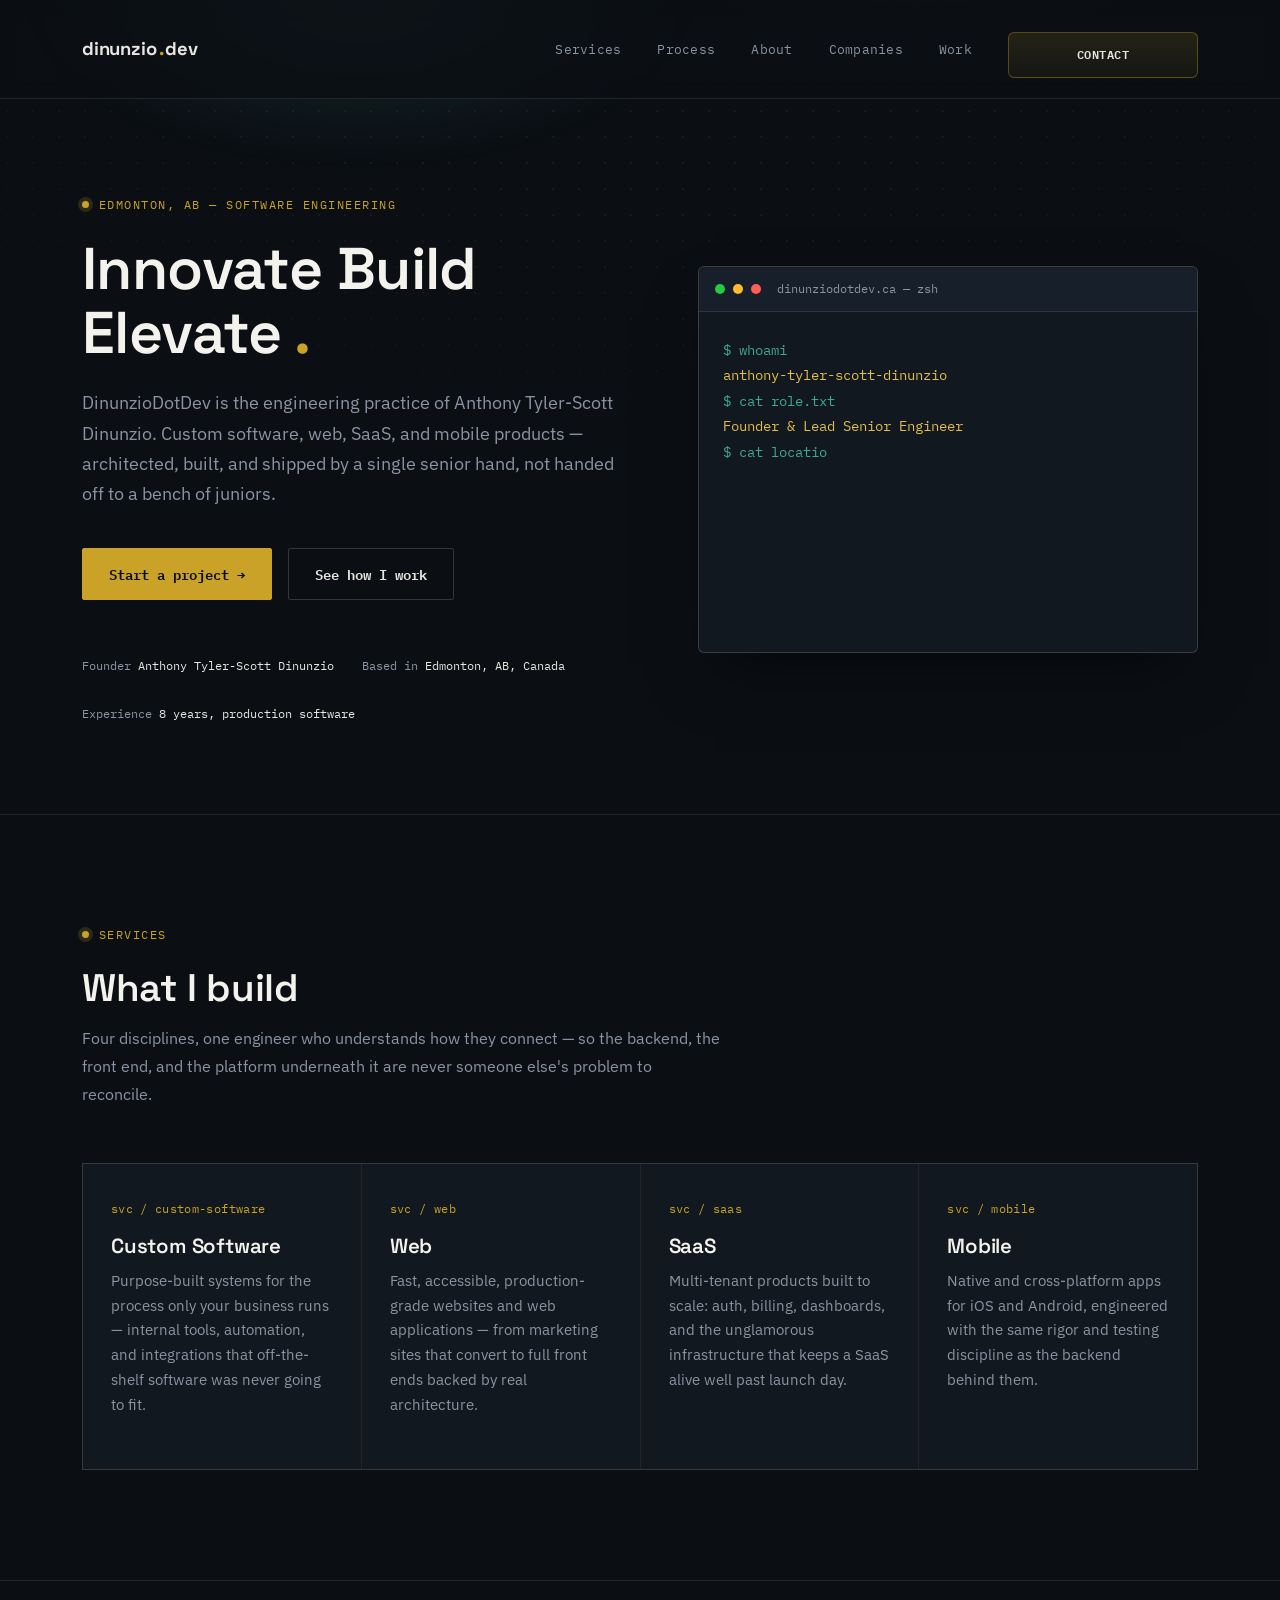
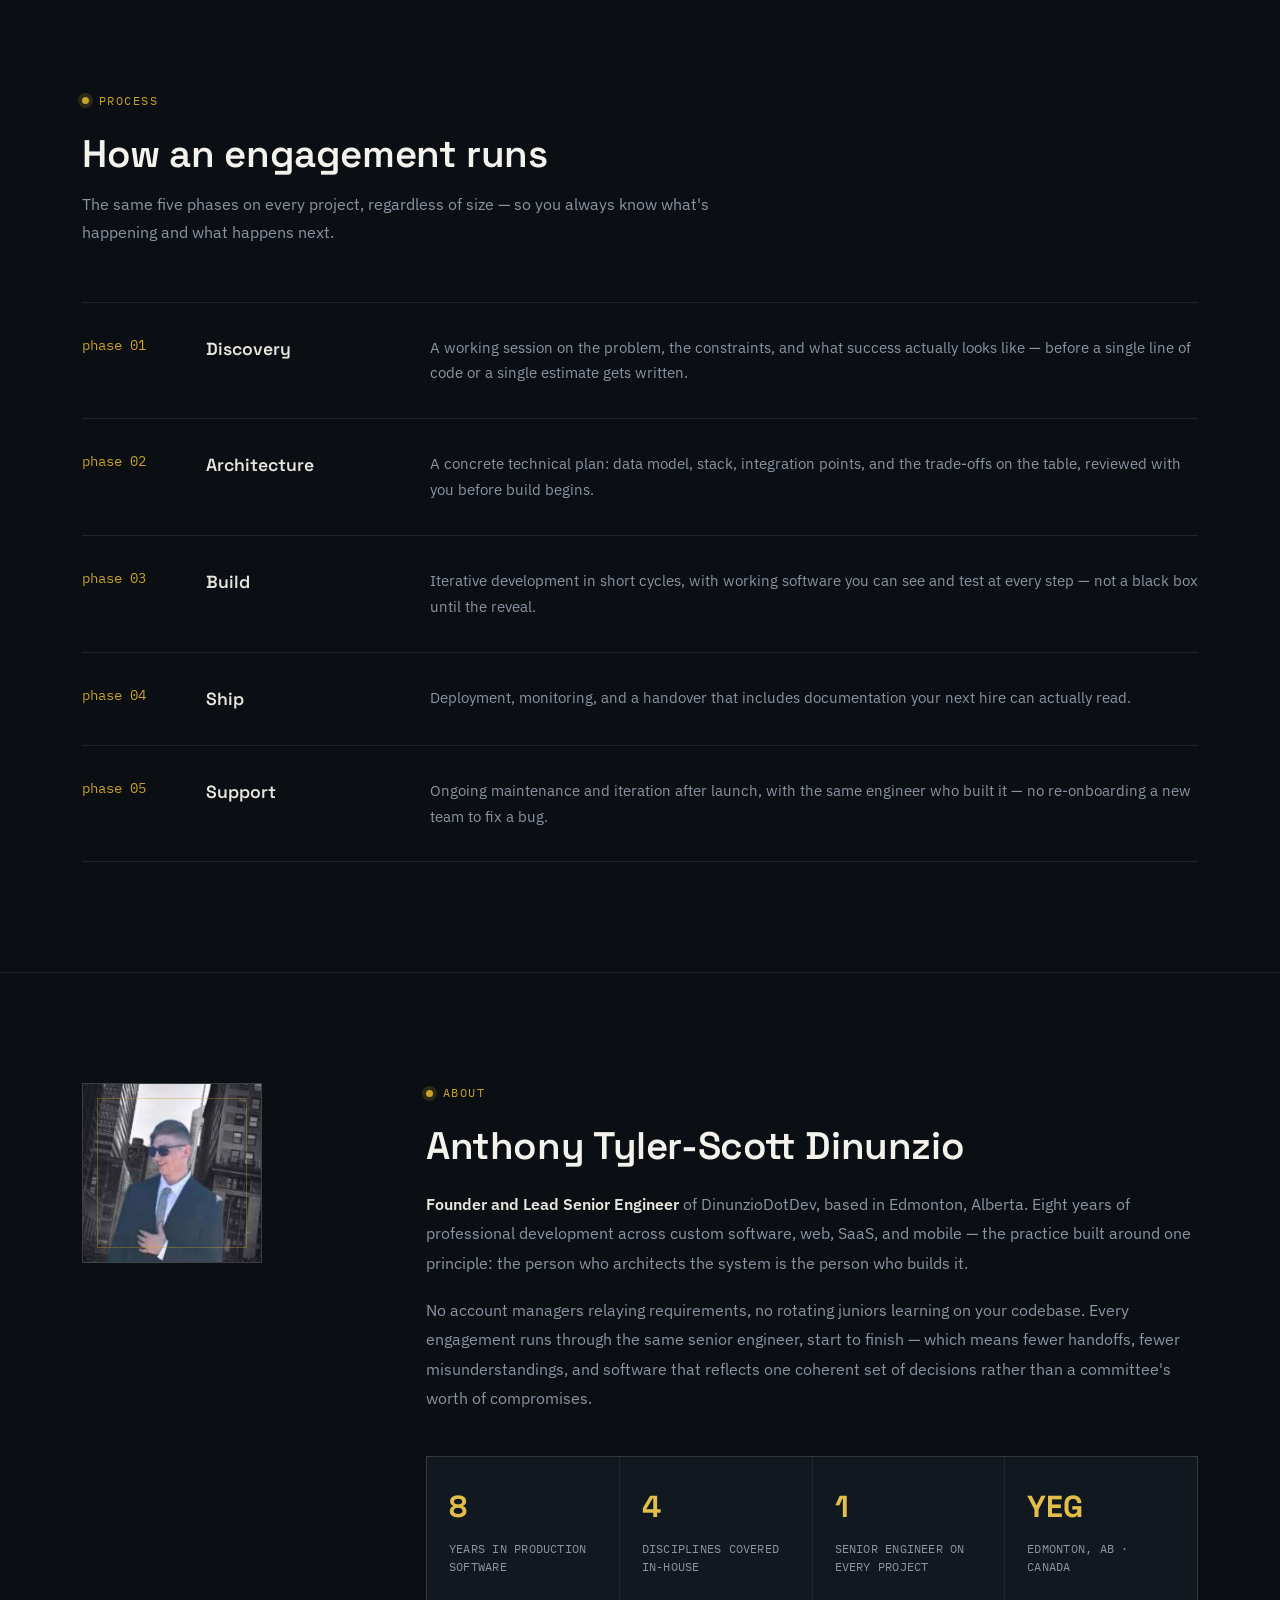
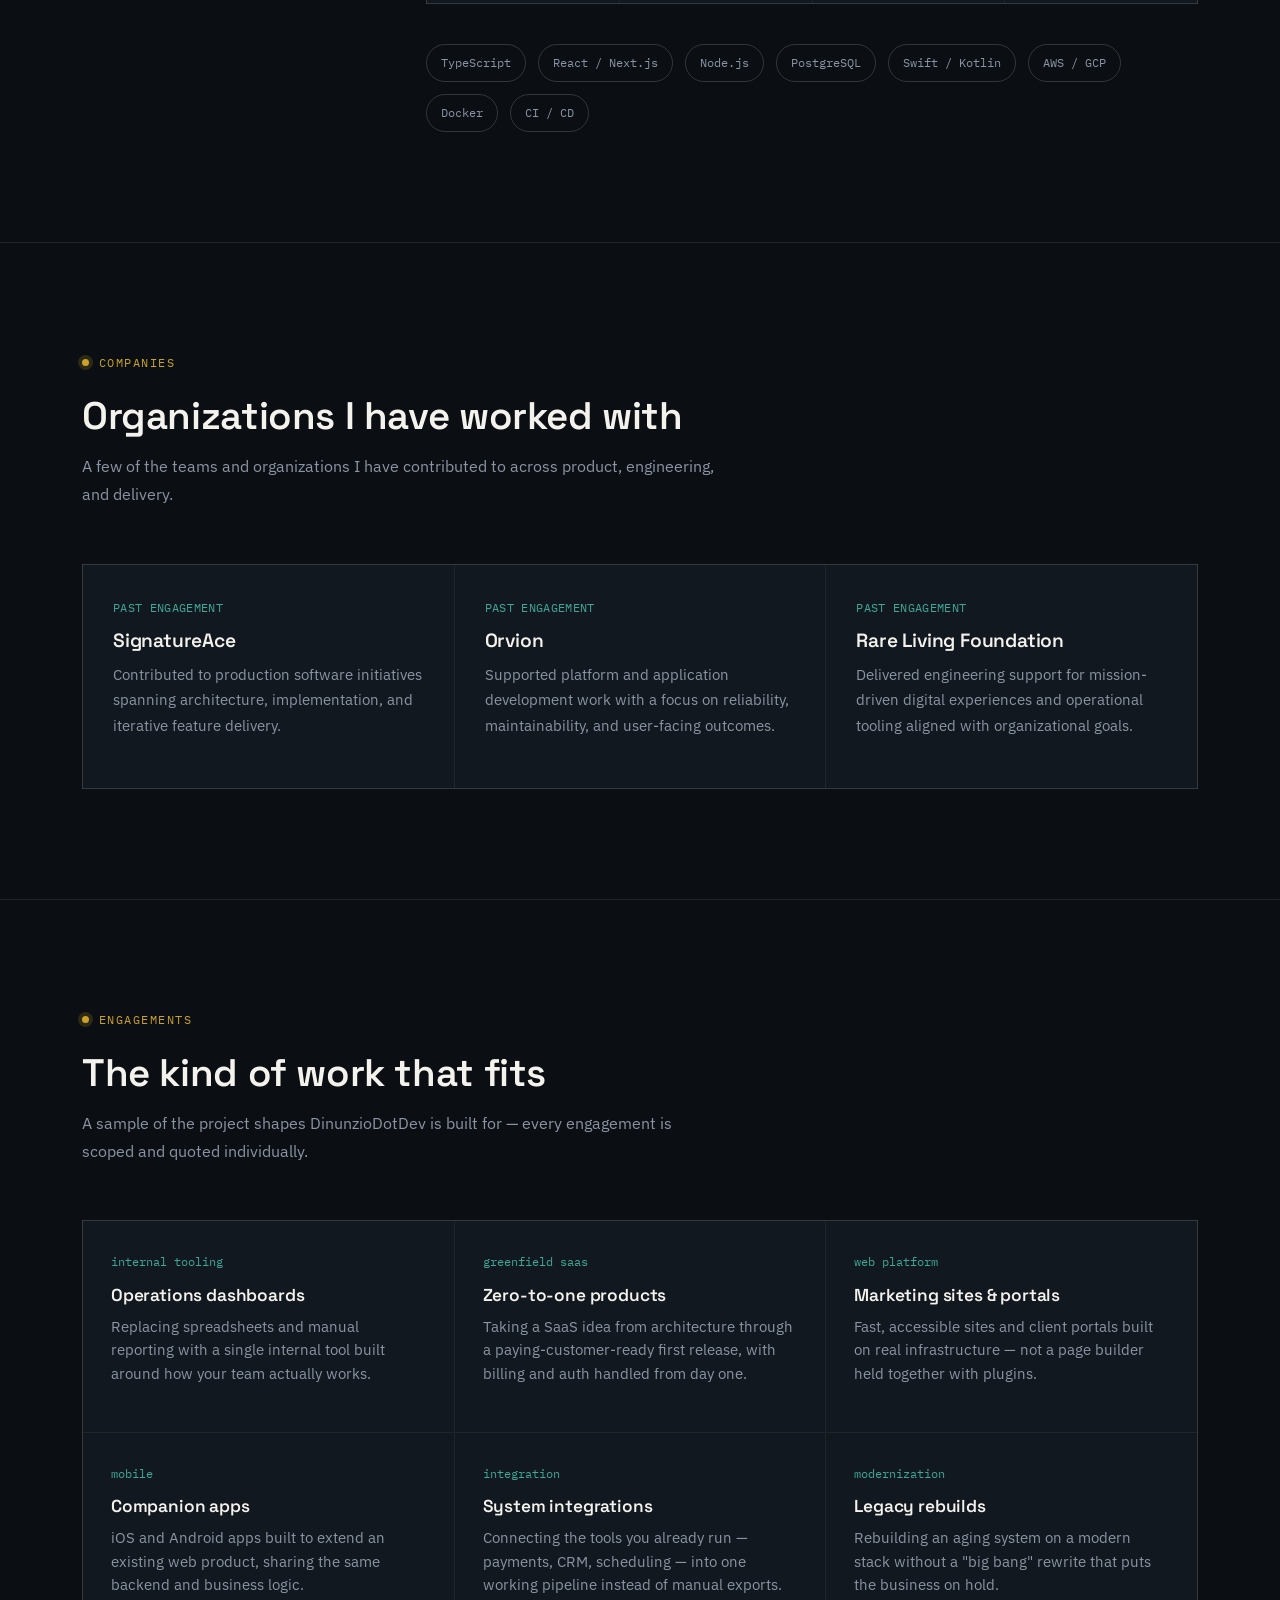
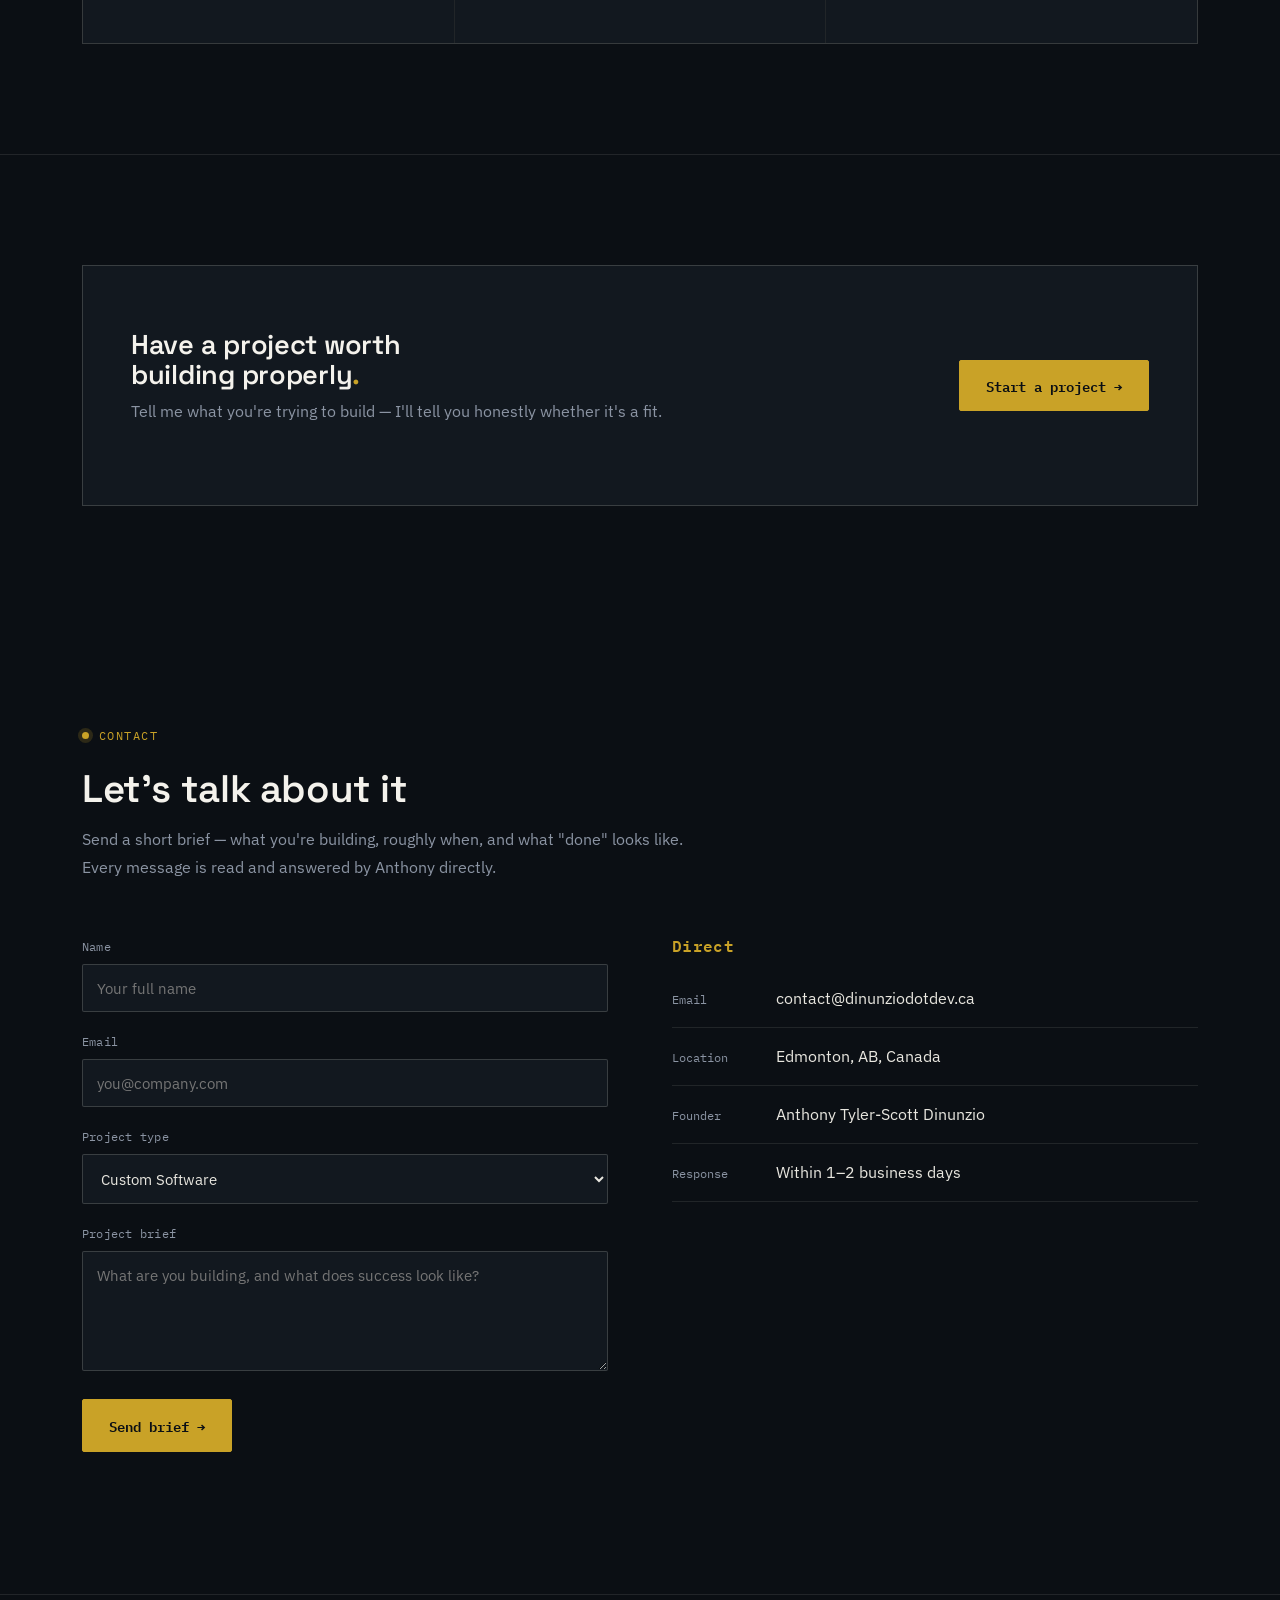
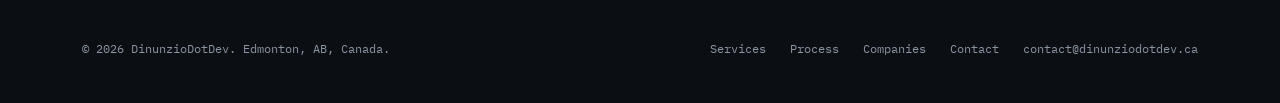
==== commit 29b87bb2: "Updated Website V1.0.3" ====
--- a/index.html
+++ b/index.html
@@ -372,7 +372,10 @@
     background:var(--panel-2);
     border-bottom:1px solid var(--line);
   }
-  .terminal-bar .tdot{width:10px; height:10px; border-radius:50%; background:#3a4350;}
+  .terminal-bar .tdot{width:10px; height:10px; border-radius:50%;}
+  .terminal-bar .tdot.green{background:#28c840;}
+  .terminal-bar .tdot.yellow{background:#febc2e;}
+  .terminal-bar .tdot.red{background:#ff5f57;}
   .terminal-bar .label{
     margin-left:8px; font-family:'IBM Plex Mono', monospace; font-size:0.72rem; color:var(--muted);
   }
@@ -384,10 +387,54 @@
     min-height:340px;
     color:#C7CDD6;
     white-space:pre-wrap;
+    overflow:auto;
   }
   .terminal-body .prompt{color:var(--aurora);}
   .terminal-body .out{color:var(--brass-bright);}
   .terminal-body .dim{color:var(--muted);}
+  .terminal-input-row{
+    display:flex;
+    align-items:center;
+    gap:10px;
+    margin-top:12px;
+    border-top:1px solid var(--line);
+    padding-top:14px;
+  }
+  .terminal-input-row .prompt{font-family:'IBM Plex Mono', monospace; color:var(--aurora);}
+  .terminal-input{
+    width:100%;
+    border:none;
+    background:transparent;
+    color:var(--text);
+    font-family:'IBM Plex Mono', monospace;
+    font-size:0.86rem;
+    outline:none;
+    caret-color:var(--brass-bright);
+  }
+  .terminal-input::placeholder{color:#647084;}
+
+  /* ---------- COMPANIES ---------- */
+  .company-grid{
+    display:grid;
+    grid-template-columns:repeat(3,1fr);
+    gap:1px;
+    background:var(--line);
+    border:1px solid var(--line);
+  }
+  @media (max-width:900px){ .company-grid{grid-template-columns:1fr;} }
+  .company-card{
+    background:var(--panel);
+    padding:34px 30px;
+  }
+  .company-card .kicker{
+    font-family:'IBM Plex Mono', monospace;
+    font-size:0.72rem;
+    color:var(--aurora);
+    letter-spacing:0.03em;
+    text-transform:uppercase;
+  }
+  .company-card h3{margin-top:14px; font-size:1.2rem;}
+  .company-card p{color:var(--muted); margin-top:10px; font-size:0.94rem; line-height:1.7;}
 
   /* ---------- SECTION SCAFFOLDING ---------- */
   section{padding:110px 0; position:relative;}
@@ -541,6 +588,7 @@
       <a href="#services">Services</a>
       <a href="#process">Process</a>
       <a href="#about">About</a>
+      <a href="#companies">Companies</a>
       <a href="#work">Work</a>
       <a href="#contact" class="nav-cta" style="margin-top:12px;">Contact</a>
     </div>
@@ -570,10 +618,10 @@
 
       <div class="terminal reveal" id="termWrap">
         <div class="terminal-bar">
-          <span class="tdot"></span><span class="tdot"></span><span class="tdot"></span>
+          <span class="tdot green"></span><span class="tdot yellow"></span><span class="tdot red"></span>
           <span class="label">dinunziodotdev.ca — zsh</span>
         </div>
-        <div class="terminal-body" id="termBody" aria-hidden="true"></div>
+        <div class="terminal-body" id="termBody"></div>
       </div>
     </div>
   </section>
@@ -692,6 +740,36 @@
           <span class="chip">Docker</span>
           <span class="chip">CI / CD</span>
         </div>
+      </div>
+    </div>
+  </section>
+
+  <hr class="divider">
+
+  <!-- COMPANIES -->
+  <section id="companies">
+    <div class="wrap">
+      <div class="section-head reveal">
+        <div class="eyebrow">Companies</div>
+        <h2>Organizations I have worked with</h2>
+        <p>A few of the teams and organizations I have contributed to across product, engineering, and delivery.</p>
+      </div>
+      <div class="company-grid reveal">
+        <article class="company-card">
+          <div class="kicker mono">past engagement</div>
+          <h3>SignatureAce</h3>
+          <p>Contributed to production software initiatives spanning architecture, implementation, and iterative feature delivery.</p>
+        </article>
+        <article class="company-card">
+          <div class="kicker mono">past engagement</div>
+          <h3>Orvion</h3>
+          <p>Supported platform and application development work with a focus on reliability, maintainability, and user-facing outcomes.</p>
+        </article>
+        <article class="company-card">
+          <div class="kicker mono">past engagement</div>
+          <h3>Rare Living Foundation</h3>
+          <p>Delivered engineering support for mission-driven digital experiences and operational tooling aligned with organizational goals.</p>
+        </article>
       </div>
     </div>
   </section>
@@ -795,7 +873,7 @@
 
         <div class="contact-side">
           <h4>Direct</h4>
-          <div class="contact-line"><div class="k mono">Email</div><div class="v">hello@dinunziodotdev.ca</div></div>
+          <div class="contact-line"><div class="k mono">Email</div><div class="v">contact@dinunziodotdev.ca</div></div>
           <div class="contact-line"><div class="k mono">Location</div><div class="v">Edmonton, AB, Canada</div></div>
           <div class="contact-line"><div class="k mono">Founder</div><div class="v">Anthony Tyler-Scott Dinunzio</div></div>
           <div class="contact-line"><div class="k mono">Response</div><div class="v">Within 1–2 business days</div></div>
@@ -812,8 +890,9 @@
     <div class="foot-links">
       <a href="#services">Services</a>
       <a href="#process">Process</a>
+      <a href="#companies">Companies</a>
       <a href="#contact">Contact</a>
-      <a href="mailto:hello@dinunziodotdev.ca">hello@dinunziodotdev.ca</a>
+      <a href="mailto:contact@dinunziodotdev.ca">contact@dinunziodotdev.ca</a>
     </div>
   </div>
 </footer>
@@ -871,9 +950,22 @@
     { p: '', c: '  saas', out: true },
     { p: '', c: '  mobile', out: true },
     { p: '', c: '', out: false },
+    { p: '$ ', c: 'help', out: false },
+    { p: '', c: 'commands: home services process about companies work contact clear help', out: true },
+    { p: '', c: '', out: false },
     { p: '$ ', c: 'status', out: false },
-    { p: '', c: 'listening for new projects', out: true, cursor: true }
+    { p: '', c: 'ready for input', out: true }
   ];
+
+  const terminalCommands = {
+    home: '#top',
+    services: '#services',
+    process: '#process',
+    about: '#about',
+    companies: '#companies',
+    work: '#work',
+    contact: '#contact'
+  };
 
   function renderStatic() {
     termBody.innerHTML = lines.map(l => {
@@ -885,7 +977,7 @@
   }
 
   async function typeTerminal() {
-    if (reduceMotion) { renderStatic(); return; }
+    if (reduceMotion) { renderStatic(); addInputRow(); return; }
     termBody.innerHTML = '';
     for (const line of lines) {
       const div = document.createElement('div');
@@ -913,8 +1005,75 @@
       await sleep(line.out ? 60 : 140);
       termBody.scrollTop = termBody.scrollHeight;
     }
+
+    // Keep command input available after intro animation.
+    addInputRow();
   }
   function sleep(ms){ return new Promise(r => setTimeout(r, ms)); }
+
+  function addTerminalLine(text, type = 'out') {
+    const div = document.createElement('div');
+    const span = document.createElement('span');
+    span.className = type;
+    span.textContent = text;
+    div.appendChild(span);
+    termBody.appendChild(div);
+  }
+
+  function addInputRow() {
+    const row = document.createElement('div');
+    row.className = 'terminal-input-row';
+
+    const prompt = document.createElement('span');
+    prompt.className = 'prompt';
+    prompt.textContent = '$';
+
+    const input = document.createElement('input');
+    input.id = 'termInput';
+    input.className = 'terminal-input';
+    input.type = 'text';
+    input.autocomplete = 'off';
+    input.spellcheck = false;
+    input.placeholder = 'Try: home, services, process, about, companies, work, contact, help';
+    input.setAttribute('aria-label', 'Terminal command input');
+
+    row.appendChild(prompt);
+    row.appendChild(input);
+    termBody.appendChild(row);
+    termBody.scrollTop = termBody.scrollHeight;
+    input.focus();
+
+    wireTerminalInput(input, row);
+  }
+
+  function wireTerminalInput(input, row) {
+    input.addEventListener('keydown', (event) => {
+      if (event.key !== 'Enter') { return; }
+      event.preventDefault();
+
+      const commandRaw = input.value.trim();
+      const command = commandRaw.toLowerCase();
+      if (!commandRaw) { return; }
+
+      if (command === 'clear') {
+        termBody.innerHTML = '';
+        addInputRow();
+        return;
+      }
+
+      if (terminalCommands[command]) {
+        const target = terminalCommands[command];
+        window.location.hash = target;
+        const section = document.querySelector(target);
+        if (section) {
+          section.scrollIntoView({ behavior: reduceMotion ? 'auto' : 'smooth', block: 'start' });
+        }
+      }
+
+      // Keep the terminal visually static: execute commands without appending output.
+      input.value = '';
+    });
+  }
 
   const termIO = new IntersectionObserver((entries) => {
     entries.forEach(entry => {
@@ -940,7 +1099,7 @@
     const body = encodeURIComponent(
       `Name: ${name}\nEmail: ${email}\nProject type: ${project}\n\n${message}`
     );
-    window.location.href = `mailto:hello@dinunziodotdev.ca?subject=${subject}&body=${body}`;
+    window.location.href = `mailto:contact@dinunziodotdev.ca?subject=${subject}&body=${body}`;
     status.textContent = 'Opening your email client to send this brief…';
   });
 </script>
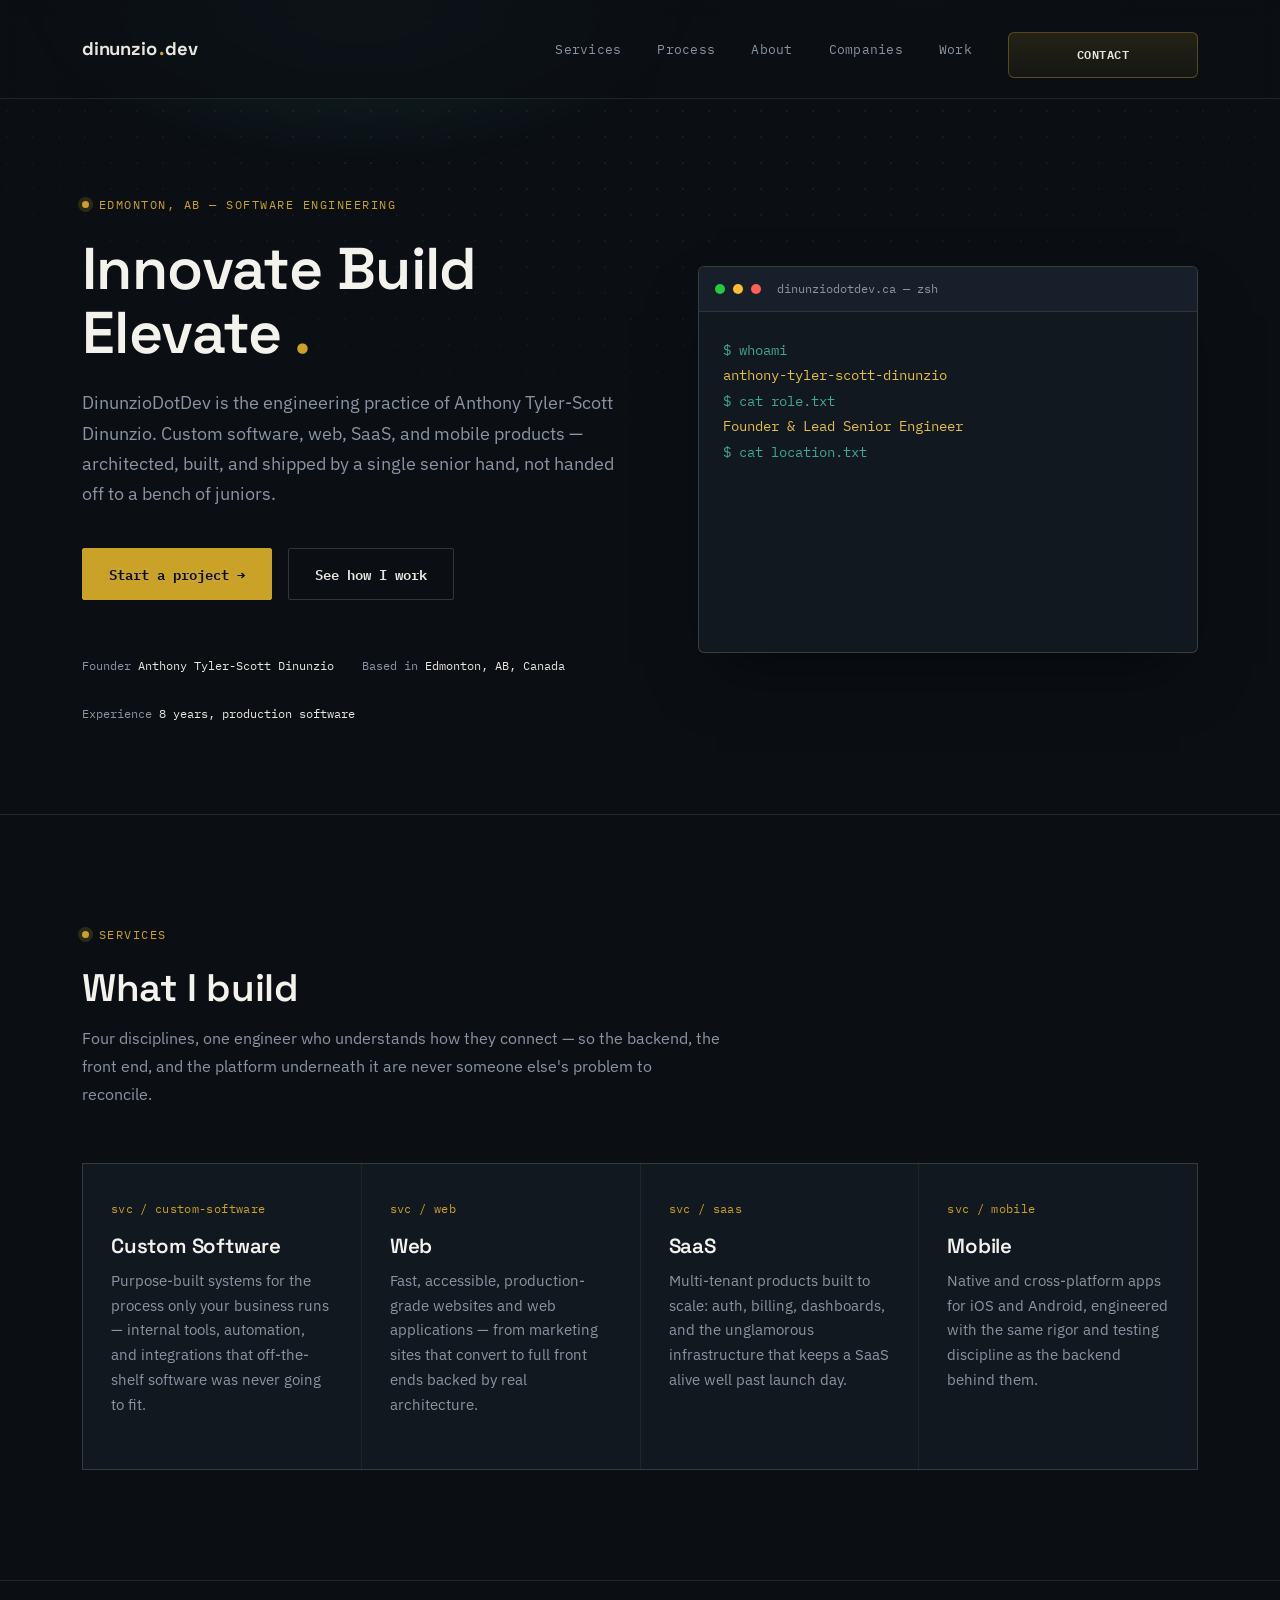
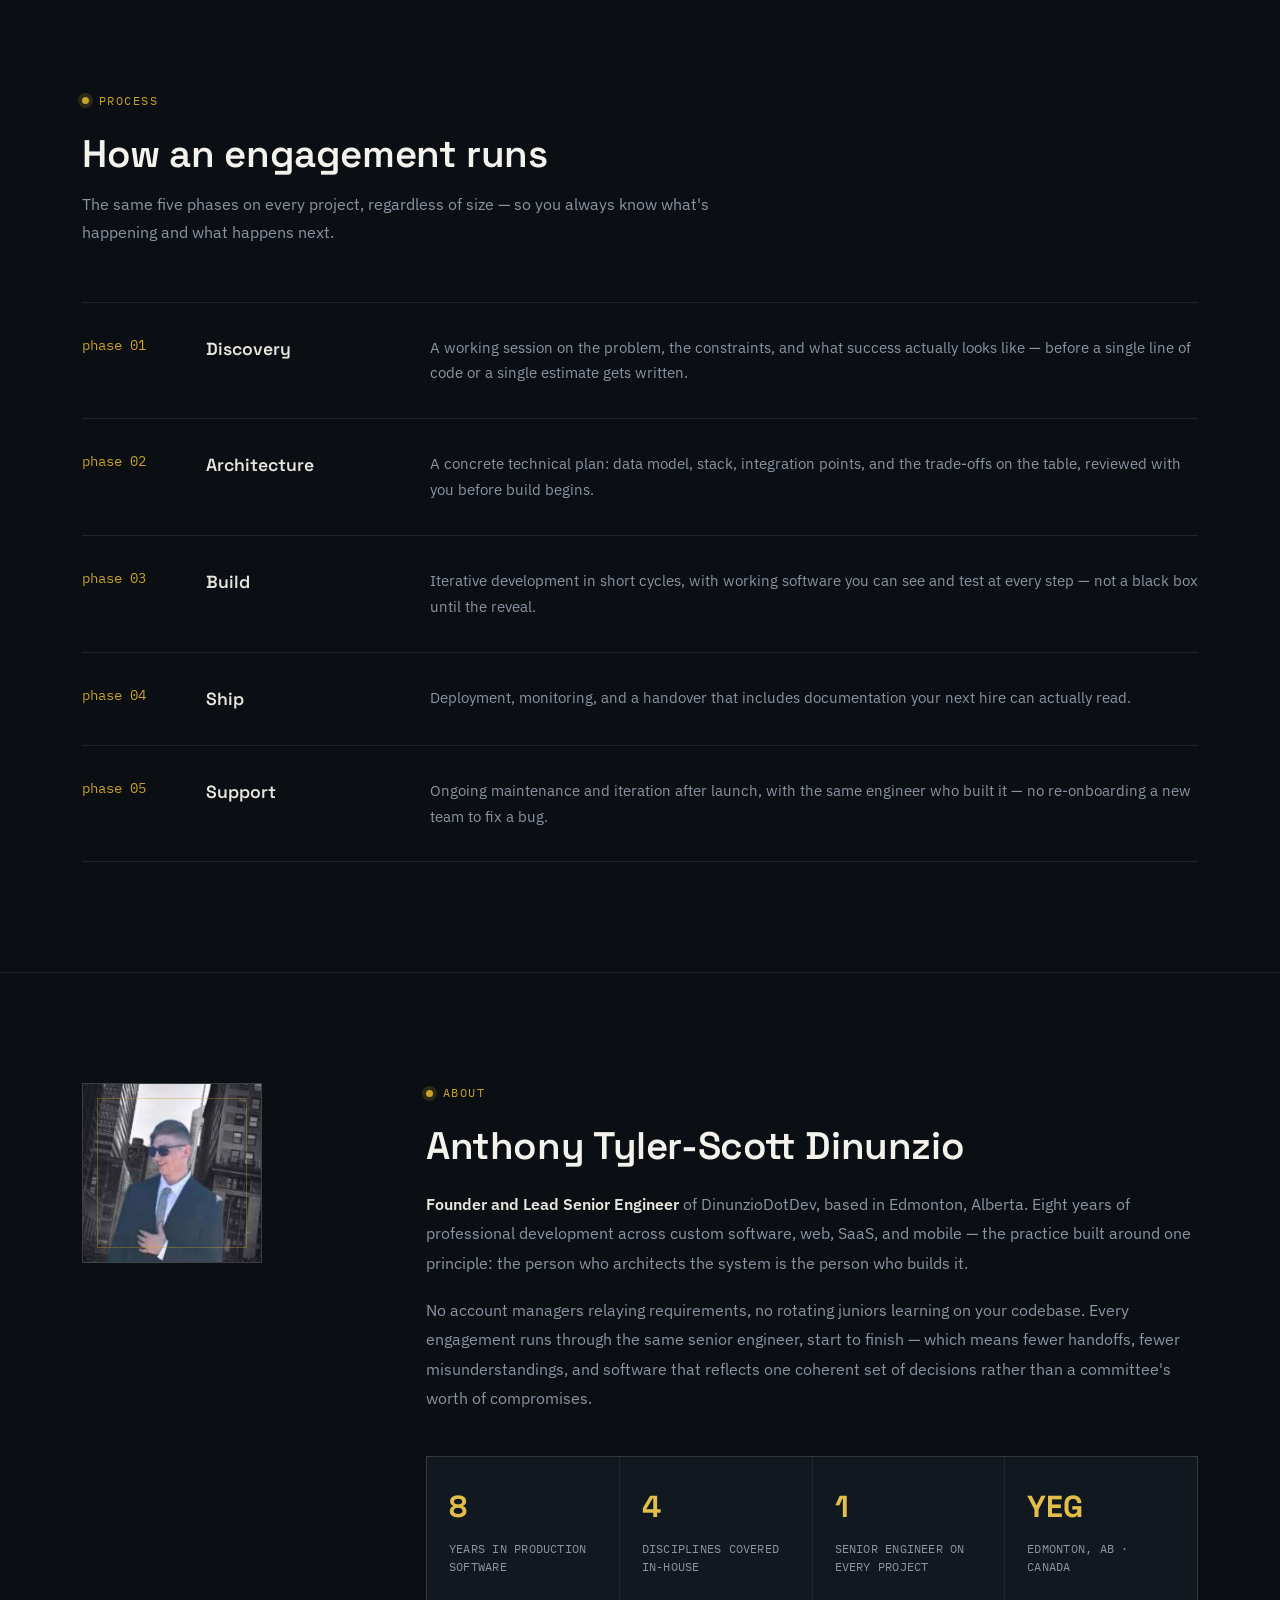
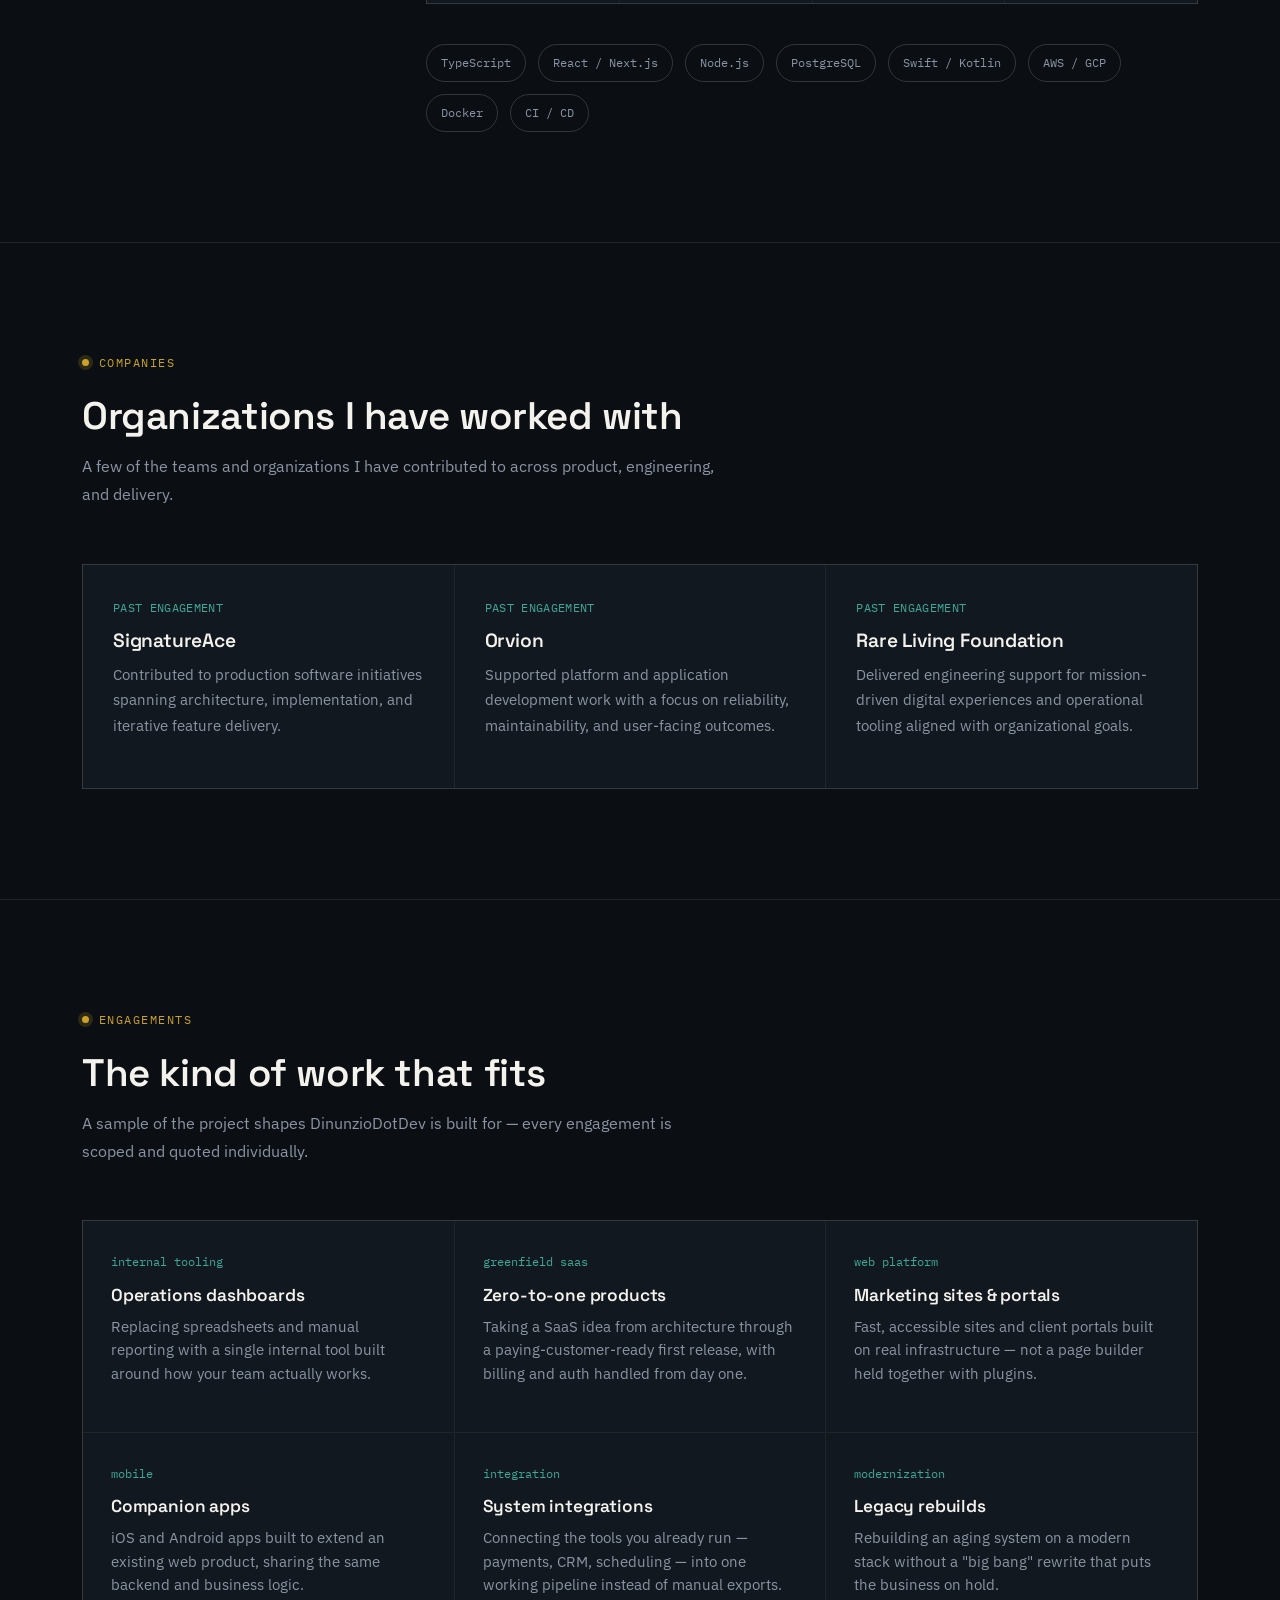
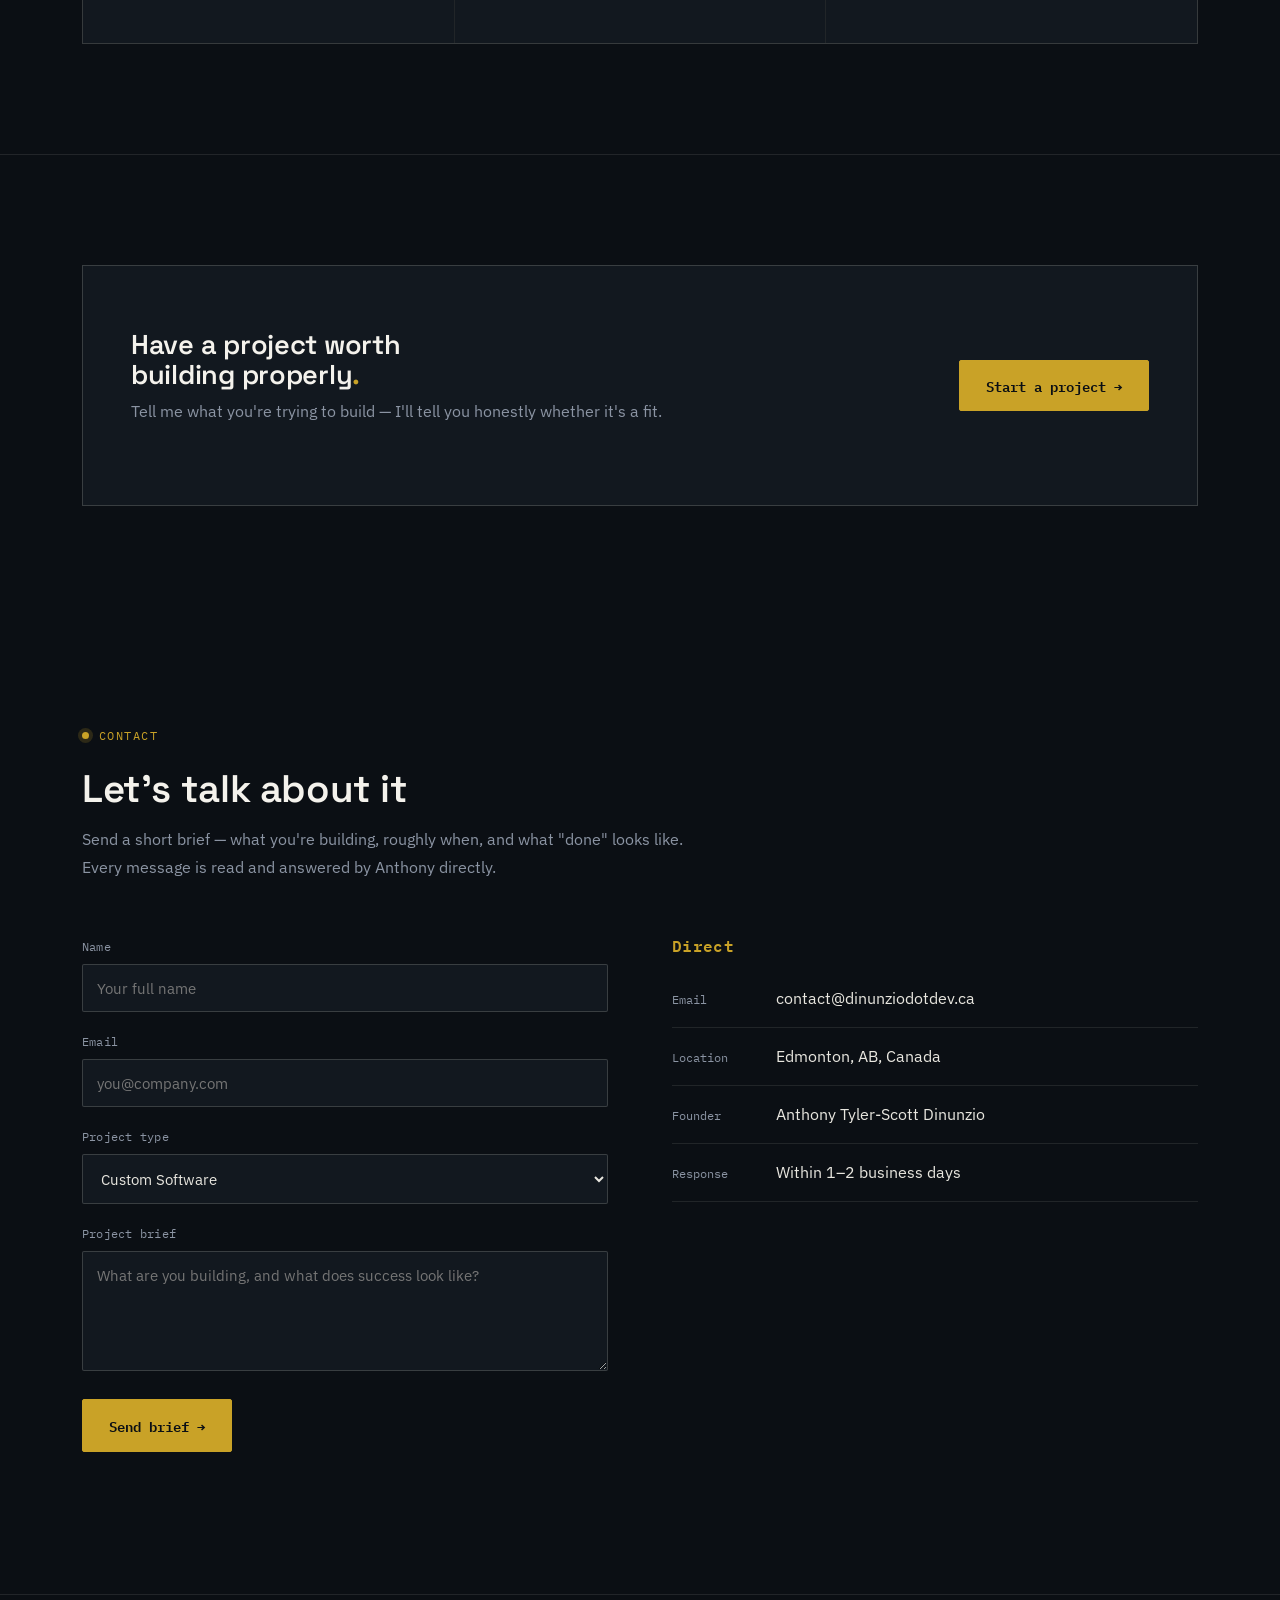
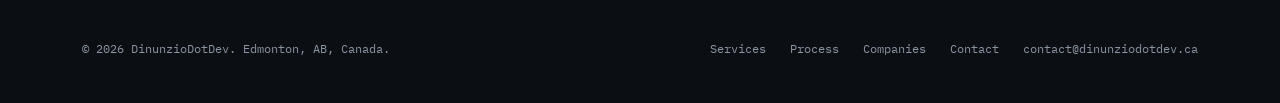
==== commit fe528df4: "Update index.html" ====
--- a/index.html
+++ b/index.html
@@ -9,6 +9,15 @@
 <link rel="preconnect" href="https://fonts.googleapis.com">
 <link rel="preconnect" href="https://fonts.gstatic.com" crossorigin>
 <link href="https://fonts.googleapis.com/css2?family=Space+Grotesk:wght@500;600;700&family=IBM+Plex+Sans:wght@400;500;600&family=IBM+Plex+Mono:wght@400;500;600&display=swap" rel="stylesheet">
+<!-- Google tag (gtag.js) -->
+<script async src="https://www.googletagmanager.com/gtag/js?id=G-VXBMS09SLX"></script>
+<script>
+  window.dataLayer = window.dataLayer || [];
+  function gtag(){dataLayer.push(arguments);}
+  gtag('js', new Date());
+
+  gtag('config', 'G-VXBMS09SLX');
+</script>
 <style>
   :root{
     --ink:#0B0F14;
@@ -1105,4 +1114,4 @@
 </script>
 
 </body>
-</html>+</html>
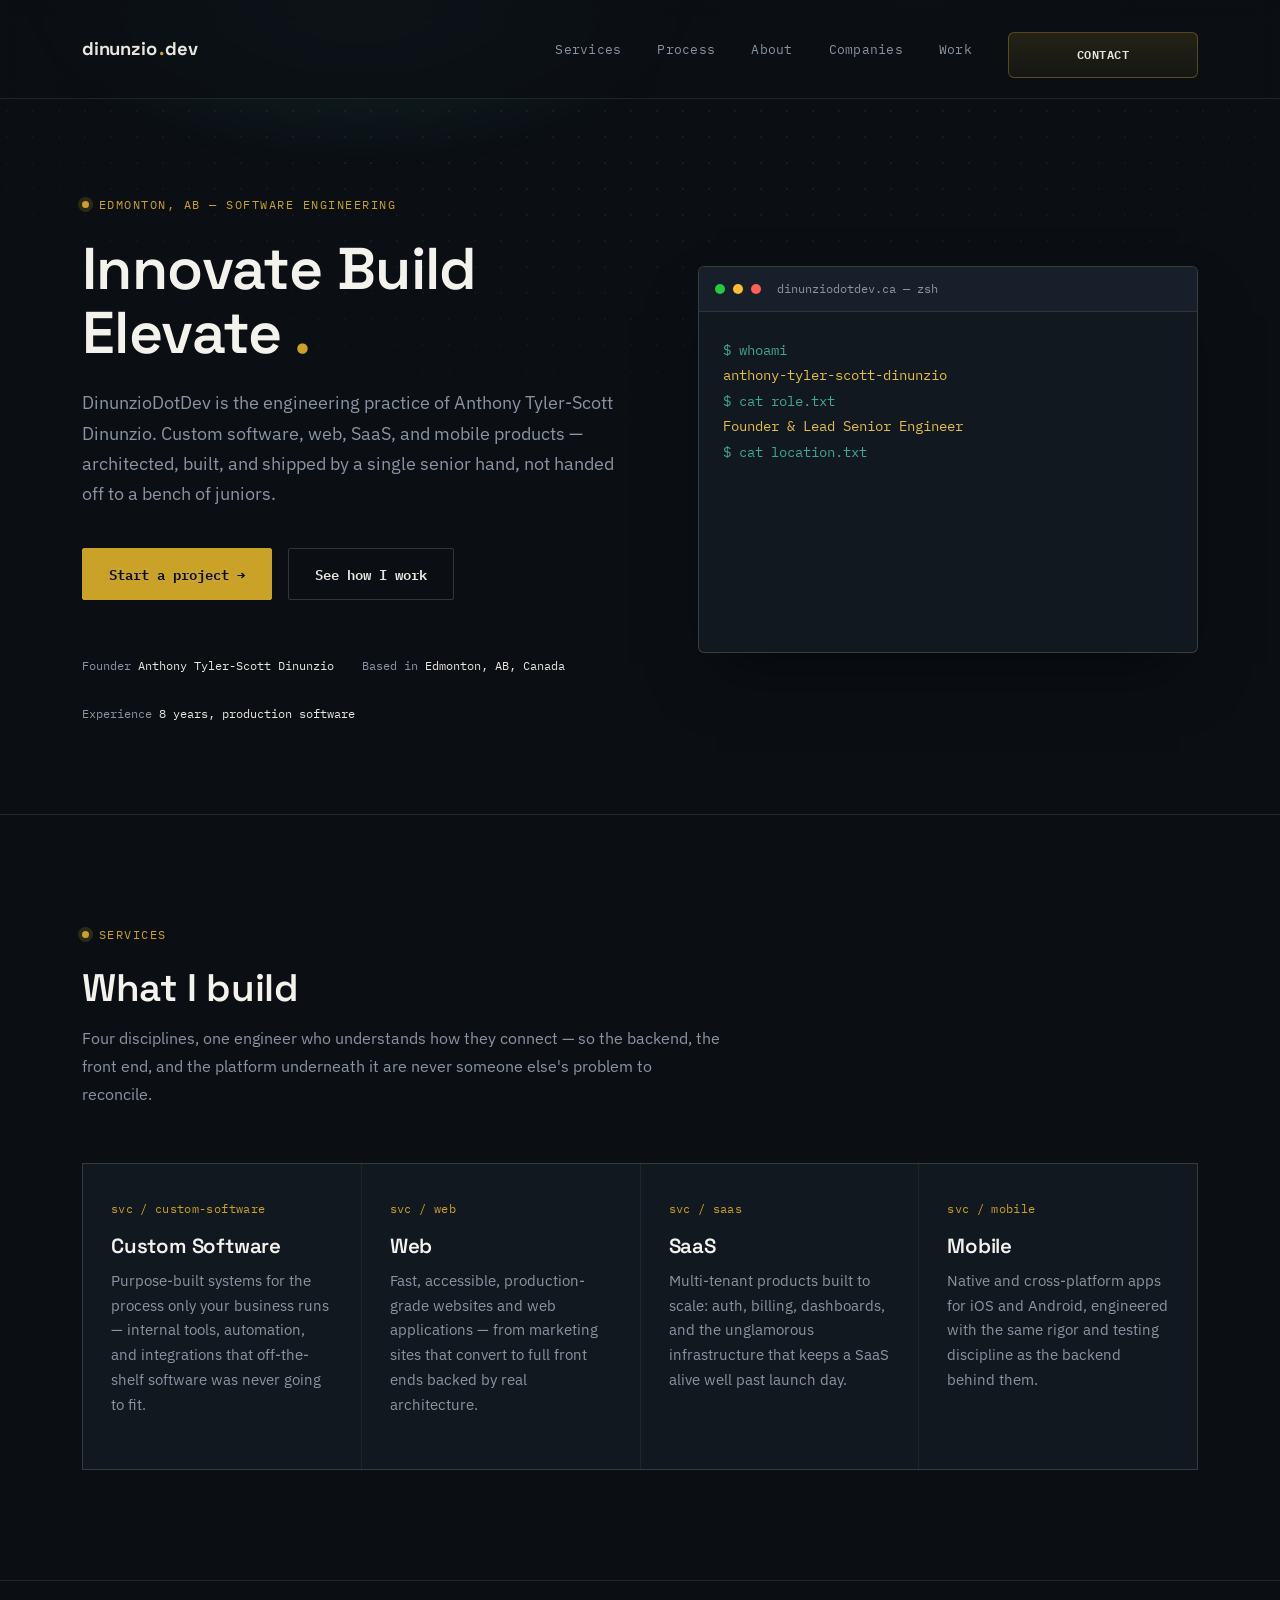
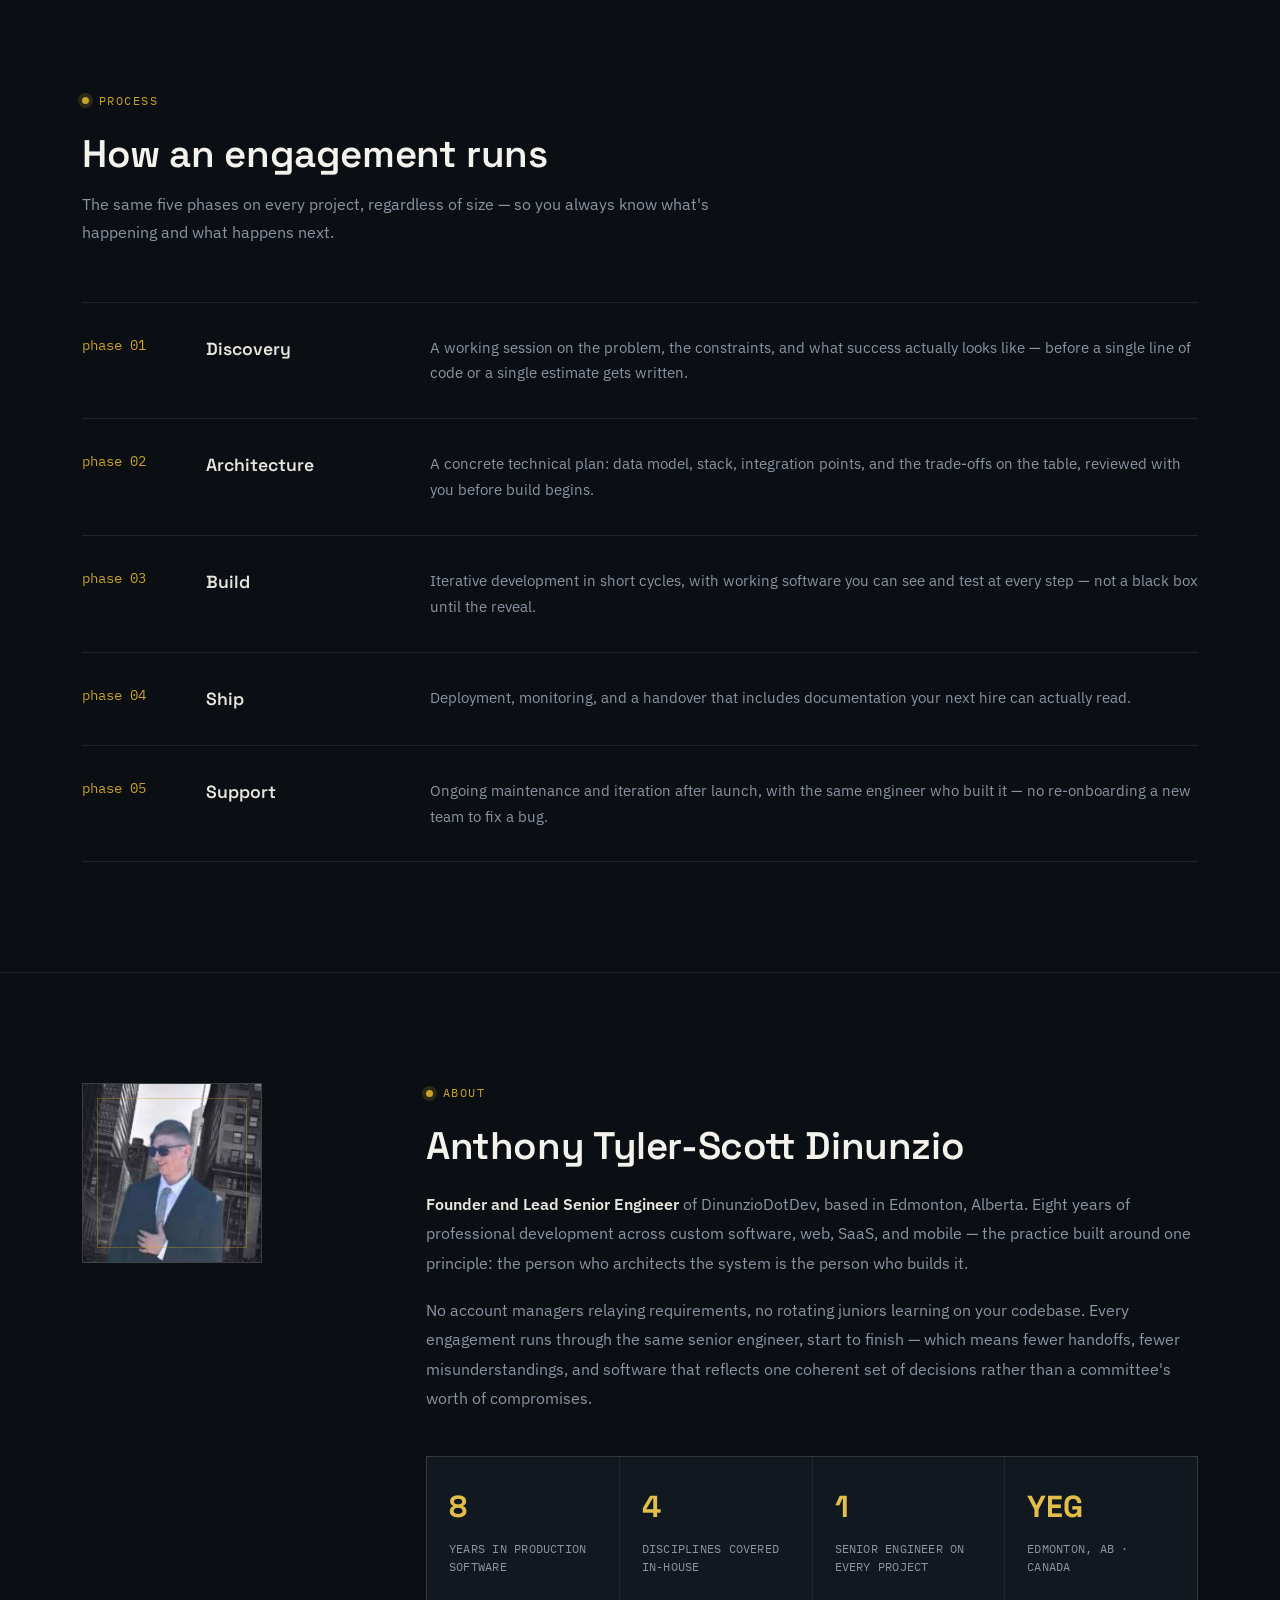
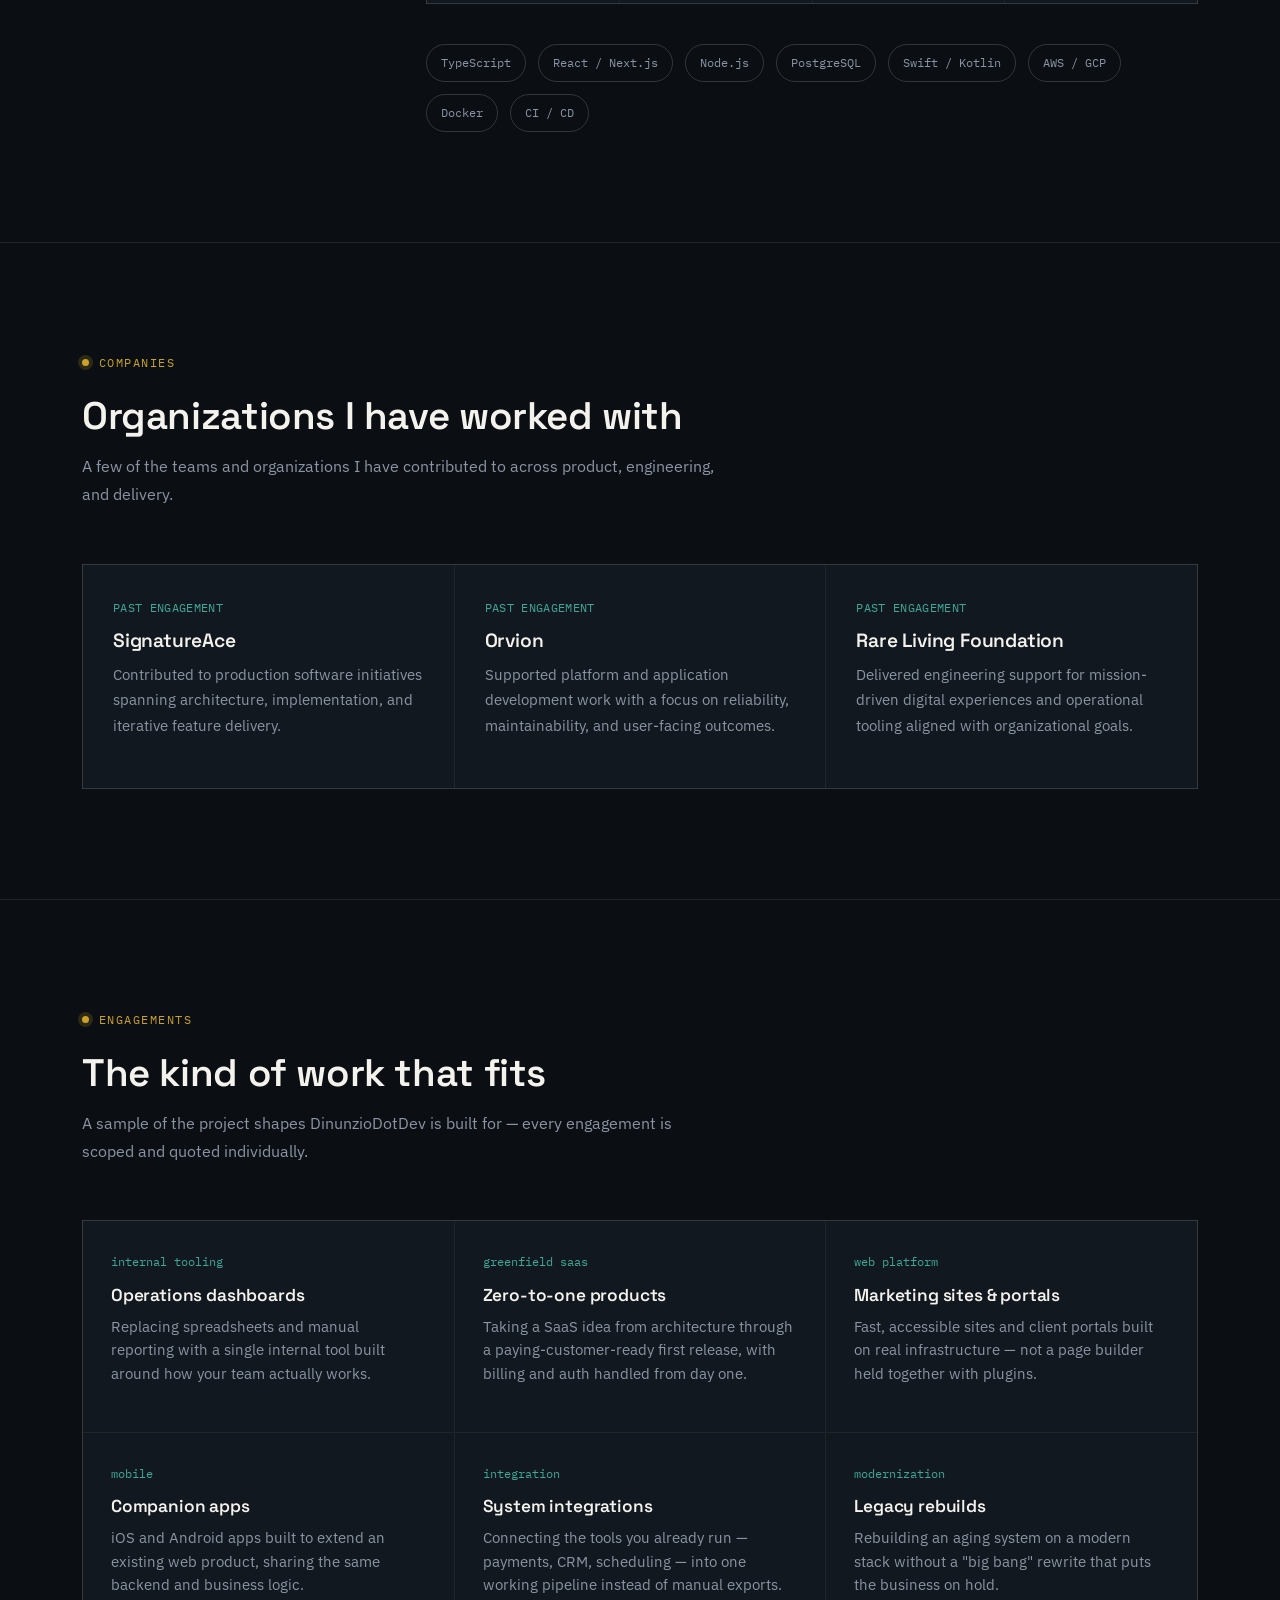
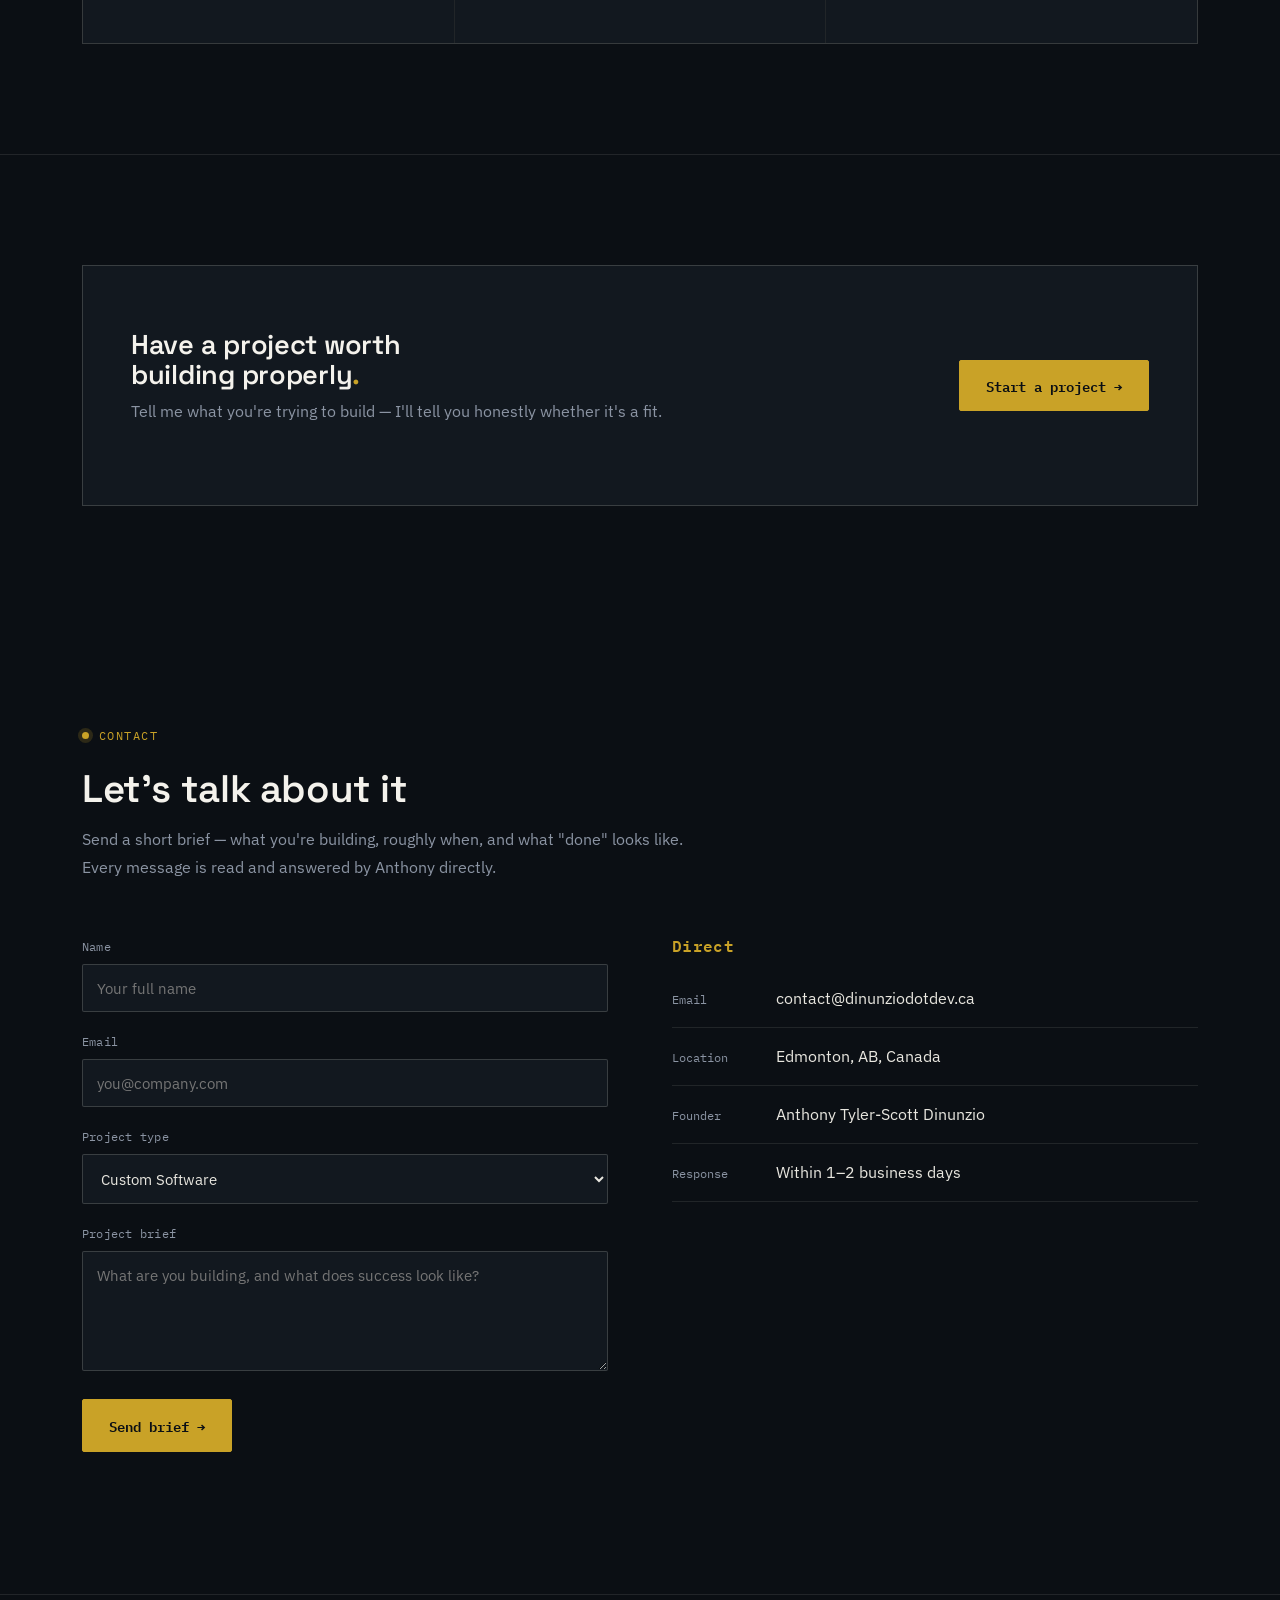
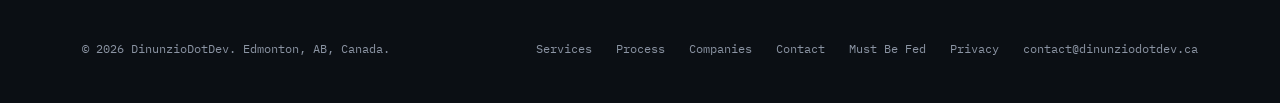
==== commit b0a6f1fb: "Add files via upload" ====
--- a/index.html
+++ b/index.html
@@ -580,7 +580,7 @@
   footer{border-top:1px solid var(--line); padding:44px 0;}
   .foot-row{display:flex; justify-content:space-between; align-items:center; flex-wrap:wrap; gap:16px;}
   .foot-row .mono{color:var(--muted); font-size:0.78rem;}
-  .foot-links{display:flex; gap:24px;}
+  .foot-links{display:flex; flex-wrap:wrap; gap:24px;}
   .foot-links a{color:var(--muted); font-family:'IBM Plex Mono', monospace; font-size:0.78rem; transition:color .2s;}
   .foot-links a:hover{color:var(--brass-bright);}
 </style>
@@ -901,6 +901,8 @@
       <a href="#process">Process</a>
       <a href="#companies">Companies</a>
       <a href="#contact">Contact</a>
+      <a href="/gamedev/must-be-fed/">Must Be Fed</a>
+      <a href="/privacy/">Privacy</a>
       <a href="mailto:contact@dinunziodotdev.ca">contact@dinunziodotdev.ca</a>
     </div>
   </div>
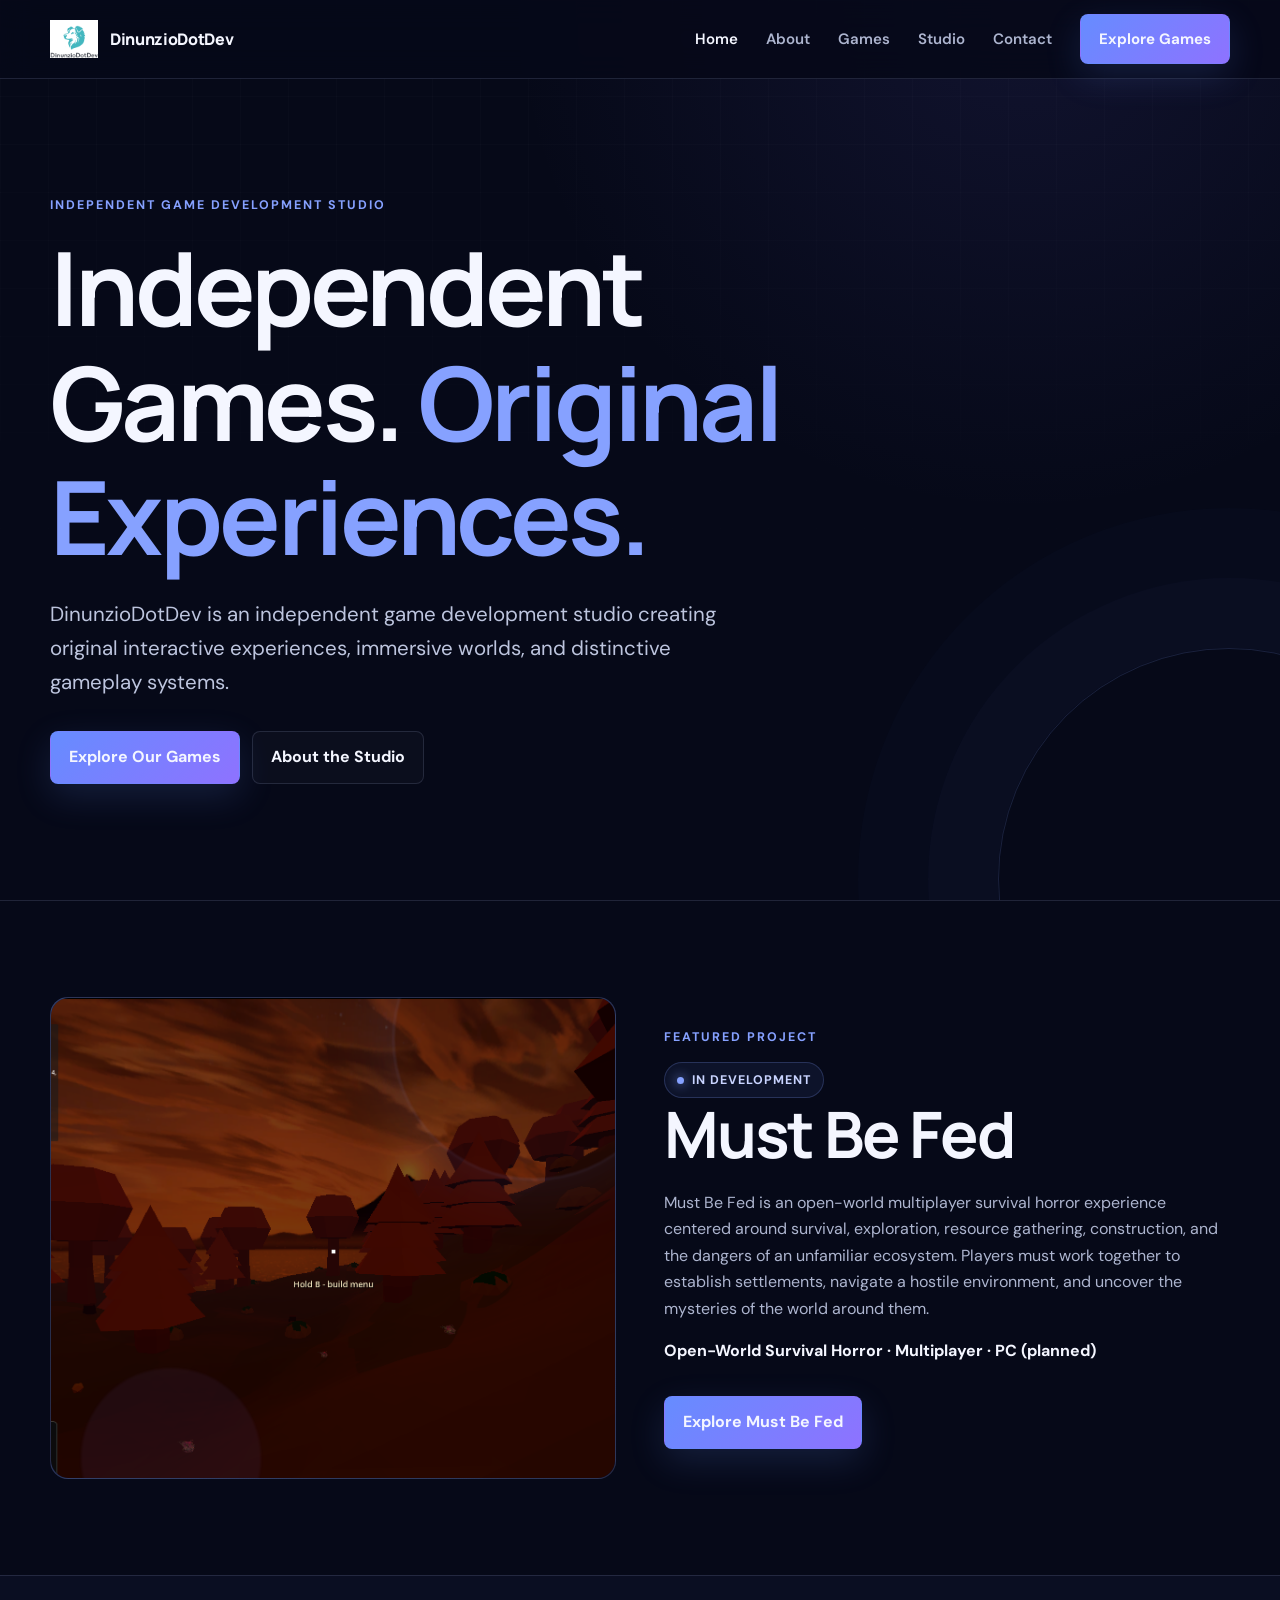
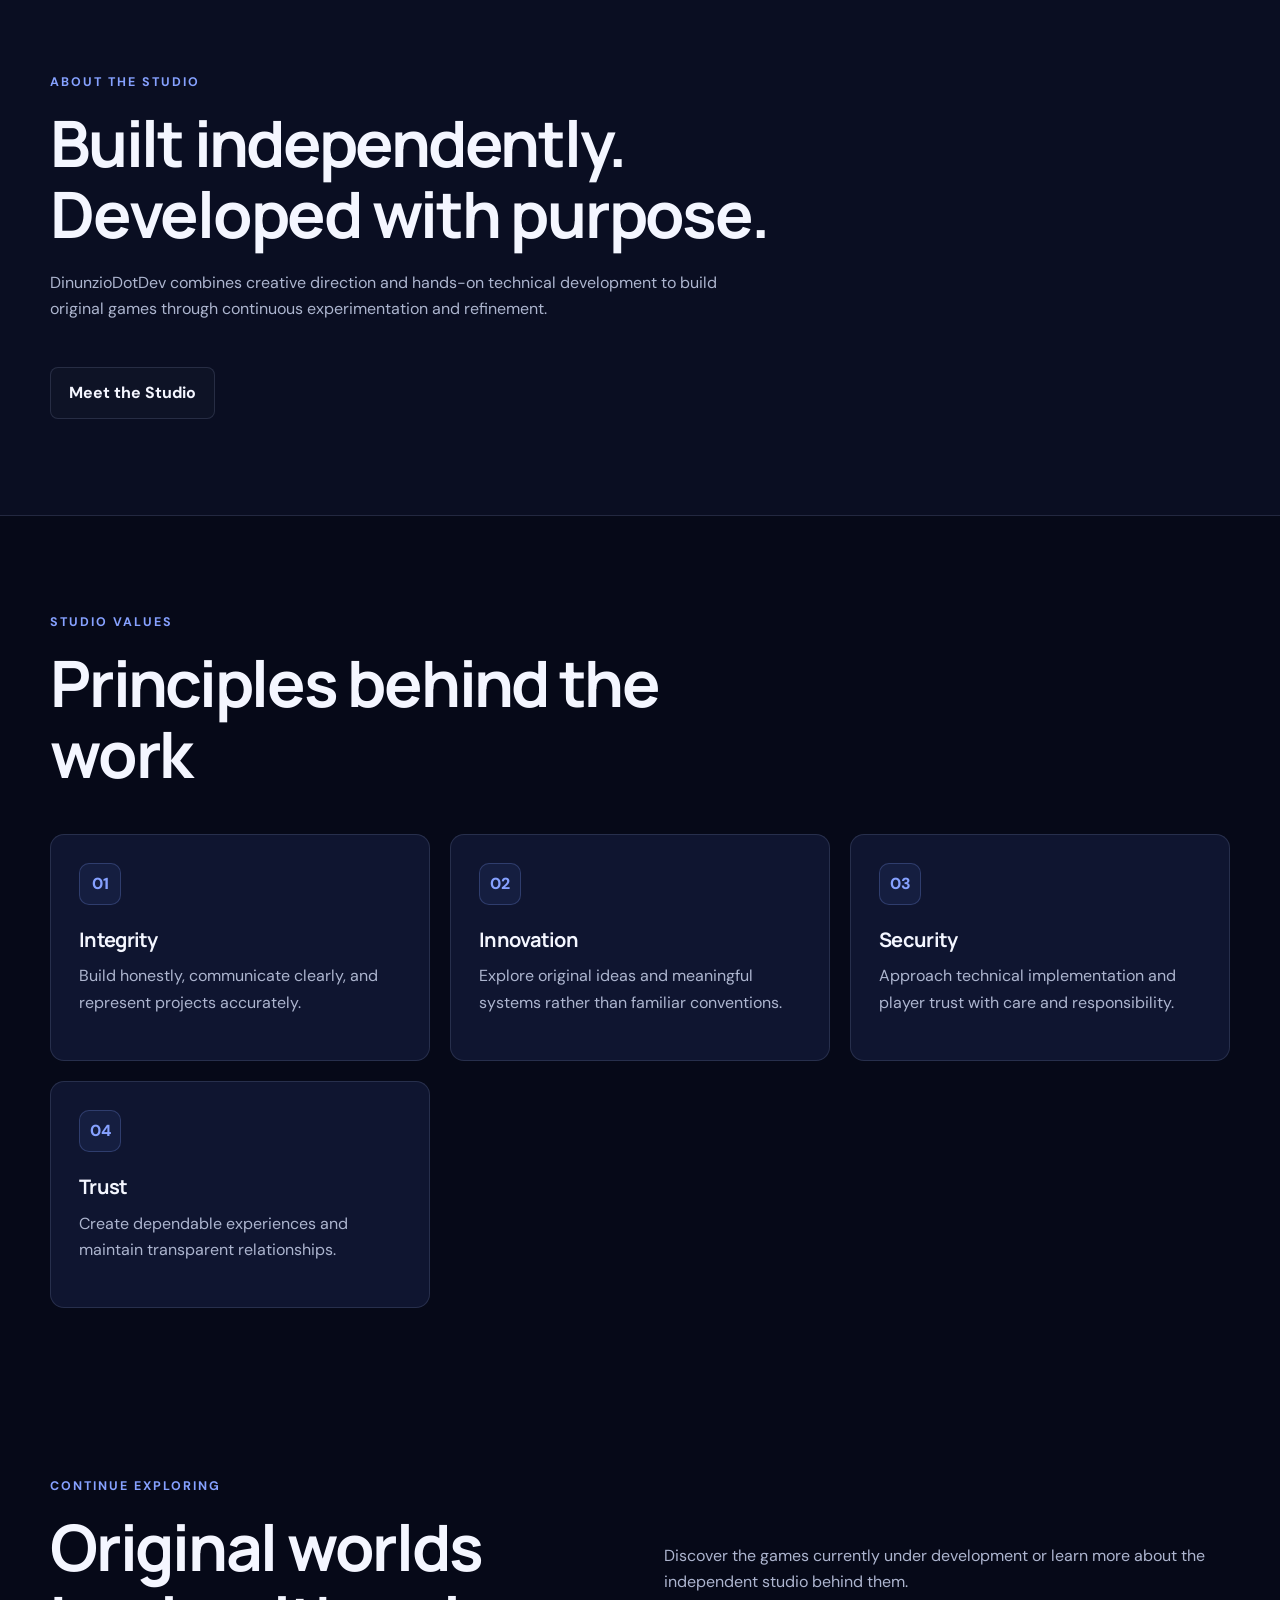
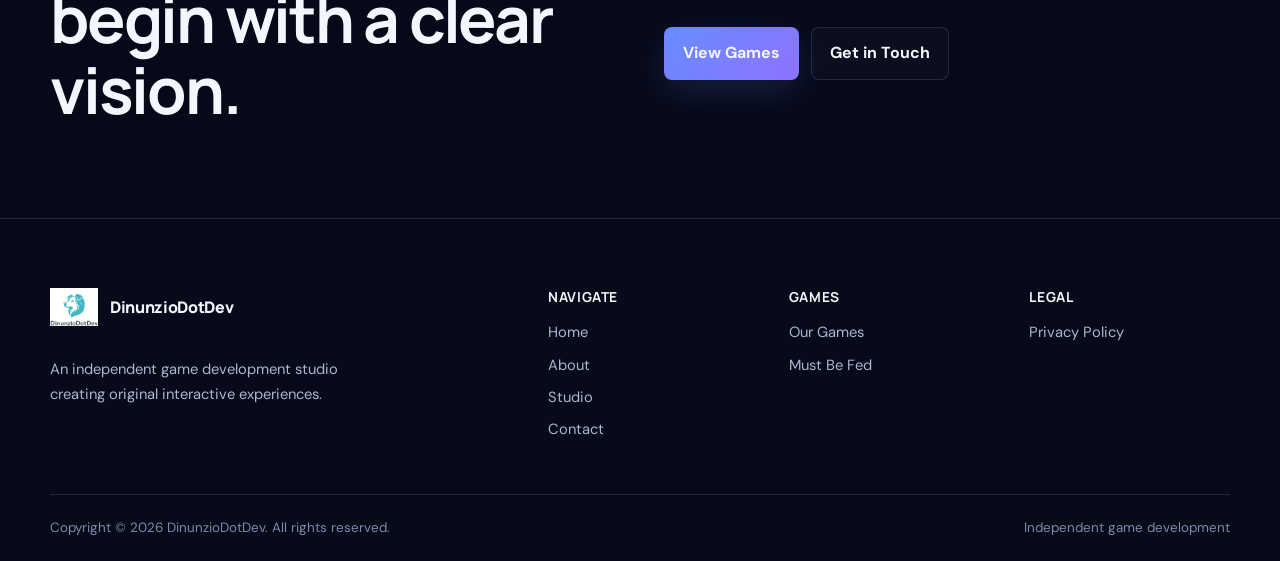
==== commit 31f200ac: "V2" ====
--- a/index.html
+++ b/index.html
@@ -1,1119 +1,116 @@
-<!DOCTYPE html>
-<html lang="en">
-<head>
-<meta charset="UTF-8">
-<meta name="viewport" content="width=device-width, initial-scale=1.0">
-<title>DinunzioDotDev — Software Engineering, Edmonton AB</title>
-<meta name="description" content="DinunzioDotDev is the engineering practice of Anthony Tyler-Scott Dinunzio — custom software, web, SaaS, and mobile products, built by one senior engineer with 8 years in production software. Based in Edmonton, AB, Canada.">
-<link rel="icon" href="data:image/svg+xml,%3Csvg xmlns='http://www.w3.org/2000/svg' viewBox='0 0 100 100'%3E%3Crect width='100' height='100' rx='20' fill='%230B0F14'/%3E%3Ctext x='50' y='68' font-family='monospace' font-size='60' fill='%23C9A227' text-anchor='middle'%3E.%3C/text%3E%3C/svg%3E">
-<link rel="preconnect" href="https://fonts.googleapis.com">
-<link rel="preconnect" href="https://fonts.gstatic.com" crossorigin>
-<link href="https://fonts.googleapis.com/css2?family=Space+Grotesk:wght@500;600;700&family=IBM+Plex+Sans:wght@400;500;600&family=IBM+Plex+Mono:wght@400;500;600&display=swap" rel="stylesheet">
-<!-- Google tag (gtag.js) -->
-<script async src="https://www.googletagmanager.com/gtag/js?id=G-VXBMS09SLX"></script>
-<script>
-  window.dataLayer = window.dataLayer || [];
-  function gtag(){dataLayer.push(arguments);}
-  gtag('js', new Date());
-
-  gtag('config', 'G-VXBMS09SLX');
-</script>
-<style>
-  :root{
-    --ink:#0B0F14;
-    --panel:#12181F;
-    --panel-2:#171F2A;
-    --line: rgba(232,230,223,0.10);
-    --line-strong: rgba(232,230,223,0.18);
-    --text:#E8E6DF;
-    --muted:#8B94A3;
-    --brass:#C9A227;
-    --brass-bright:#E4BE4A;
-    --aurora:#3FA796;
-    --radius: 2px;
-    --maxw: 1180px;
-    --ease: cubic-bezier(.22,.61,.36,1);
-  }
-
-  *{box-sizing:border-box;}
-  html{scroll-behavior:smooth;}
-  @media (prefers-reduced-motion: reduce){
-    html{scroll-behavior:auto;}
-    *{animation-duration:0.001ms !important; animation-iteration-count:1 !important; transition-duration:0.001ms !important;}
-  }
-
-  body{
-    margin:0;
-    background:var(--ink);
-    color:var(--text);
-    font-family:'IBM Plex Sans', -apple-system, sans-serif;
-    font-size:16px;
-    line-height:1.6;
-    -webkit-font-smoothing:antialiased;
-  }
-
-  h1,h2,h3,h4{
-    font-family:'Space Grotesk', sans-serif;
-    font-weight:600;
-    line-height:1.08;
-    letter-spacing:-0.01em;
-    margin:0;
-    color:#F4F2EC;
-  }
-
-  .mono{font-family:'IBM Plex Mono', monospace;}
-
-  a{color:inherit; text-decoration:none;}
-  img{max-width:100%; display:block;}
-  button{font-family:inherit;}
-
-  ::selection{background:var(--brass); color:var(--ink);}
-
-  a:focus-visible, button:focus-visible, input:focus-visible, textarea:focus-visible, select:focus-visible{
-    outline:2px solid var(--brass-bright);
-    outline-offset:3px;
-  }
-
-  .dot{color:var(--brass);}
-  .cursor{
-    display:inline-block;
-    width:0.5em;
-    background:var(--brass-bright);
-    margin-left:2px;
-    animation:blink 1s step-end infinite;
-  }
-  @keyframes blink{ 50%{ opacity:0; } }
-
-  /* background texture: faint blueprint dot grid + aurora glow */
-  .bg-grid{
-    position:fixed; inset:0; z-index:0; pointer-events:none;
-    background-image: radial-gradient(rgba(232,230,223,0.06) 1px, transparent 1px);
-    background-size: 26px 26px;
-    background-position: -6px -6px;
-    mask-image: radial-gradient(ellipse 80% 60% at 50% 0%, black 40%, transparent 90%);
-  }
-  .bg-aurora{
-    position:fixed; z-index:0; pointer-events:none;
-    top:-20%; left:50%; transform:translateX(-50%);
-    width:1400px; height:900px;
-    background:
-      radial-gradient(ellipse 40% 30% at 30% 20%, rgba(63,167,150,0.16), transparent 60%),
-      radial-gradient(ellipse 35% 25% at 70% 10%, rgba(201,162,39,0.13), transparent 60%);
-    filter: blur(10px);
-  }
-
-  .wrap{max-width:var(--maxw); margin:0 auto; padding:0 32px; position:relative; z-index:1;}
-  @media (max-width:640px){ .wrap{padding:0 20px;} }
-
-  /* ---------- NAV ---------- */
-  header{
-    position:sticky; top:0; z-index:50;
-    background:rgba(11,15,20,0.82);
-    backdrop-filter: blur(10px);
-    border-bottom:1px solid var(--line);
-  }
-  .nav{
-    display:flex; align-items:center; justify-content:space-between;
-    padding:20px 32px;
-    max-width:var(--maxw); margin:0 auto;
-  }
-  .logo{
-    font-family:'Space Grotesk', sans-serif;
-    font-weight:700; font-size:1.15rem;
-    letter-spacing:-0.01em;
-    display:flex; align-items:center; gap:2px;
-  }
-  .nav-links{
-    display:flex; align-items:center; gap:36px;
-    font-family:'IBM Plex Mono', monospace;
-    font-size:0.82rem;
-    letter-spacing:0.02em;
-  }
-  .nav-links a{
-    color:var(--muted);
-    position:relative;
-    padding:4px 0;
-    transition:color .2s var(--ease);
-  }
-  .nav-links a:hover{color:var(--text);}
-  .nav-links a::after{
-    content:""; position:absolute; left:0; right:0; bottom:0; height:1px;
-    background:var(--brass); transform:scaleX(0); transform-origin:left;
-    transition:transform .25s var(--ease);
-  }
-  .nav-links a:hover::after{
-    display:inline-flex; align-items:center; gap:8px;
-    background:var(--brass); color:var(--ink);
-    font-family:'IBM Plex Mono', monospace; font-weight:600; font-size:0.8rem;
-    padding:10px 18px; border-radius:var(--radius);
-    border:1px solid var(--brass);
-    transition: background .2s var(--ease), transform .2s var(--ease);
-  }
-  .menu-btn{display:none; background:none; border:1px solid var(--line-strong); color:var(--text); padding:8px 10px; border-radius:var(--radius); cursor:pointer;}
-
-  @media (max-width:860px){
-    .nav-links{
-      position:fixed; top:65px; left:0; right:0;
-      background:var(--panel); border-bottom:1px solid var(--line);
-      flex-direction:column; align-items:flex-start; gap:0;
-      max-height:0; overflow:hidden;
-      transition:max-height .3s var(--ease);
-      padding:0 32px;
-    }
-    .nav-links.open{max-height:320px; padding:16px 32px 24px;}
-    .nav-links a{width:100%; padding:12px 0; border-bottom:1px solid var(--line);}
-    .menu-btn{display:block;}
-  }
-
-.nav-cta{
-
-    position:relative;
-
-    display:inline-flex;
-    align-items:center;
-    justify-content:center;
-    gap:14px;
-
-    min-width:190px;
-    height:46px;
-
-    padding:0 34px;
-
-    border-radius:6px;
-
-    background:
-        linear-gradient(
-            180deg,
-            rgba(201,162,39,.14),
-            rgba(201,162,39,.06)
-        );
-
-    color:var(--text) !important;
-
-    border:1px solid rgba(201,162,39,.35);
-
-    font-family:'IBM Plex Mono', monospace;
-    font-size:.78rem;
-    font-weight:600;
-
-    letter-spacing:.04em;
-    text-transform:uppercase;
-
-    transition:
-        color .3s var(--ease),
-        border-color .3s var(--ease),
-        background .3s var(--ease),
-        transform .3s var(--ease),
-        box-shadow .3s var(--ease);
-
-    overflow:hidden;
-
-}
-
-/* subtle brass glow layer */
-
-.nav-cta::before{
-
-    content:"";
-
-    position:absolute;
-
-    inset:0;
-
-    background:
-        radial-gradient(
-            circle at 50% 0%,
-            rgba(201,162,39,.22),
-            transparent 65%
-        );
-
-    opacity:0;
-
-    transition:
-        opacity .35s var(--ease);
-
-}
-
-
-/* animated shine */
-
-.nav-cta::after{
-
-    content:"";
-
-    position:absolute;
-
-    top:0;
-    left:-120%;
-
-    width:60%;
-    height:100%;
-
-    background:
-        linear-gradient(
-            90deg,
-            transparent,
-            rgba(255,255,255,.12),
-            transparent
-        );
-
-    transform:skewX(-20deg);
-
-    transition:
-        left .8s var(--ease);
-
-}
-
-
-
-.nav-cta:hover{
-
-    color:#F4F2EC !important;
-
-    border-color:
-
-        rgba(201,162,39,.55);
-
-    background:
-
-        rgba(201,162,39,.08);
-
-    transform:
-
-        translateY(-2px);
-
-
-    box-shadow:
-
-        0 15px 40px rgba(0,0,0,.35),
-        0 0 30px rgba(201,162,39,.12);
-
-}
-
-
-.nav-cta:hover::before{
-
-    opacity:1;
-
-}
-
-
-.nav-cta:hover::after{
-
-    left:140%;
-
-}
-
-
-
-.nav-cta:active{
-
-    transform:translateY(0);
-
-}
-
-  /* ---------- HERO ---------- */
-  .hero{
-    padding:96px 0 90px;
-    position:relative;
-  }
-  .hero-grid{
-    display:grid;
-    grid-template-columns: 1.05fr 0.95fr;
-    gap:64px;
-    align-items:center;
-  }
-  .eyebrow{
-    font-family:'IBM Plex Mono', monospace;
-    font-size:0.78rem;
-    letter-spacing:0.12em;
-    text-transform:uppercase;
-    color:var(--brass);
-    display:flex; align-items:center; gap:10px;
-    margin-bottom:22px;
-  }
-  .eyebrow::before{
-    content:""; width:7px; height:7px; border-radius:50%;
-    background:var(--brass); display:inline-block;
-    box-shadow:0 0 0 4px rgba(201,162,39,0.18);
-  }
-  .hero h1{
-    font-size:clamp(2.4rem, 4.6vw, 4rem);
-    max-width:16ch;
-  }
-  .hero p.lead{
-    margin-top:24px;
-    font-size:1.12rem;
-    color:var(--muted);
-    max-width:50ch;
-    line-height:1.7;
-  }
-  .hero-ctas{display:flex; gap:16px; margin-top:38px; flex-wrap:wrap;}
-  .btn{
-    font-family:'IBM Plex Mono', monospace; font-weight:600; font-size:0.85rem;
-    padding:14px 26px; border-radius:var(--radius);
-    display:inline-flex; align-items:center; gap:10px;
-    transition:all .2s var(--ease);
-    cursor:pointer;
-  }
-  .btn-primary{background:var(--brass); color:var(--ink); border:1px solid var(--brass);}
-  .btn-primary:hover{background:var(--brass-bright); transform:translateY(-1px); box-shadow:0 8px 24px -8px rgba(201,162,39,0.5);}
-  .btn-ghost{background:transparent; color:var(--text); border:1px solid var(--line-strong);}
-  .btn-ghost:hover{border-color:var(--brass); color:var(--brass-bright);}
-
-  .hero-meta{
-    display:flex; gap:28px; margin-top:56px; flex-wrap:wrap;
-    font-family:'IBM Plex Mono', monospace; font-size:0.78rem; color:var(--muted);
-  }
-  .hero-meta span{color:var(--text);}
-
-  /* terminal panel */
-  .terminal{
-    background:var(--panel);
-    border:1px solid var(--line-strong);
-    border-radius:6px;
-    overflow:hidden;
-    box-shadow:0 30px 60px -20px rgba(0,0,0,0.55);
-  }
-  .terminal-bar{
-    display:flex; align-items:center; gap:8px;
-    padding:13px 16px;
-    background:var(--panel-2);
-    border-bottom:1px solid var(--line);
-  }
-  .terminal-bar .tdot{width:10px; height:10px; border-radius:50%;}
-  .terminal-bar .tdot.green{background:#28c840;}
-  .terminal-bar .tdot.yellow{background:#febc2e;}
-  .terminal-bar .tdot.red{background:#ff5f57;}
-  .terminal-bar .label{
-    margin-left:8px; font-family:'IBM Plex Mono', monospace; font-size:0.72rem; color:var(--muted);
-  }
-  .terminal-body{
-    padding:26px 24px 30px;
-    font-family:'IBM Plex Mono', monospace;
-    font-size:0.86rem;
-    line-height:1.85;
-    min-height:340px;
-    color:#C7CDD6;
-    white-space:pre-wrap;
-    overflow:auto;
-  }
-  .terminal-body .prompt{color:var(--aurora);}
-  .terminal-body .out{color:var(--brass-bright);}
-  .terminal-body .dim{color:var(--muted);}
-  .terminal-input-row{
-    display:flex;
-    align-items:center;
-    gap:10px;
-    margin-top:12px;
-    border-top:1px solid var(--line);
-    padding-top:14px;
-  }
-  .terminal-input-row .prompt{font-family:'IBM Plex Mono', monospace; color:var(--aurora);}
-  .terminal-input{
-    width:100%;
-    border:none;
-    background:transparent;
-    color:var(--text);
-    font-family:'IBM Plex Mono', monospace;
-    font-size:0.86rem;
-    outline:none;
-    caret-color:var(--brass-bright);
-  }
-  .terminal-input::placeholder{color:#647084;}
-
-  /* ---------- COMPANIES ---------- */
-  .company-grid{
-    display:grid;
-    grid-template-columns:repeat(3,1fr);
-    gap:1px;
-    background:var(--line);
-    border:1px solid var(--line);
-  }
-  @media (max-width:900px){ .company-grid{grid-template-columns:1fr;} }
-  .company-card{
-    background:var(--panel);
-    padding:34px 30px;
-  }
-  .company-card .kicker{
-    font-family:'IBM Plex Mono', monospace;
-    font-size:0.72rem;
-    color:var(--aurora);
-    letter-spacing:0.03em;
-    text-transform:uppercase;
-  }
-  .company-card h3{margin-top:14px; font-size:1.2rem;}
-  .company-card p{color:var(--muted); margin-top:10px; font-size:0.94rem; line-height:1.7;}
-
-  /* ---------- SECTION SCAFFOLDING ---------- */
-  section{padding:110px 0; position:relative;}
-  .section-head{max-width:640px; margin-bottom:56px;}
-  .section-head h2{font-size:clamp(1.8rem, 3vw, 2.6rem);}
-  .section-head p{color:var(--muted); margin-top:16px; font-size:1.02rem; line-height:1.7;}
-  .divider{height:1px; background:var(--line); border:none; margin:0;}
-
-  .reveal{opacity:0; transform:translateY(22px); transition:opacity .7s var(--ease), transform .7s var(--ease);}
-  .reveal.in{opacity:1; transform:translateY(0);}
-
-  /* ---------- SERVICES ---------- */
-  .services-grid{
-    display:grid; grid-template-columns:repeat(4, 1fr); gap:1px;
-    background:var(--line);
-    border:1px solid var(--line);
-  }
-  @media (max-width:960px){ .services-grid{grid-template-columns:repeat(2,1fr);} }
-  @media (max-width:560px){ .services-grid{grid-template-columns:1fr;} }
-  .svc-card{
-    background:var(--panel);
-    padding:36px 28px;
-    transition:background .25s var(--ease);
-  }
-  .svc-card:hover{background:var(--panel-2);}
-  .svc-tag{
-    font-family:'IBM Plex Mono', monospace; font-size:0.72rem; color:var(--brass);
-    letter-spacing:0.03em;
-  }
-  .svc-card h3{font-size:1.28rem; margin-top:16px;}
-  .svc-card p{color:var(--muted); font-size:0.94rem; margin-top:12px; line-height:1.65;}
-
-  /* ---------- PROCESS ---------- */
-  .process-list{border-top:1px solid var(--line);}
-  .phase{
-    display:grid;
-    grid-template-columns:100px 200px 1fr;
-    gap:24px;
-    padding:32px 0;
-    border-bottom:1px solid var(--line);
-    align-items:start;
-  }
-  @media (max-width:760px){
-    .phase{grid-template-columns:60px 1fr; row-gap:8px;}
-    .phase .p-name{grid-column:2;}
-    .phase .p-desc{grid-column:2;}
-  }
-  .p-index{font-family:'IBM Plex Mono', monospace; color:var(--brass); font-size:0.85rem;}
-  .p-name{font-family:'Space Grotesk', sans-serif; font-weight:600; font-size:1.1rem;}
-  .p-desc{color:var(--muted); font-size:0.95rem; line-height:1.7;}
-
-  /* ---------- ABOUT ---------- */
-  .about-grid{
-    display:grid; grid-template-columns:280px 1fr; gap:64px; align-items:start;
-  }
-  @media (max-width:800px){ .about-grid{grid-template-columns:1fr;} }
-  .badge{
-    width:180px; height:180px; border:1px solid var(--line-strong);
-    display:flex; align-items:center; justify-content:center;
-    font-family:'Space Grotesk', sans-serif; font-weight:700; font-size:2.6rem;
-    color:var(--brass-bright);
-    background:
-      radial-gradient(ellipse at 30% 20%, rgba(63,167,150,0.14), transparent 60%),
-      var(--panel);
-    position:relative;
-  }
-  .badge::after{
-    content:""; position:absolute; inset:14px; border:1px solid rgba(201,162,39,0.35);
-  }
-  .about-copy p{color:var(--muted); font-size:1.02rem; line-height:1.8; margin:0 0 18px;}
-  .about-copy strong{color:var(--text); font-weight:600;}
-
-  .stat-row{
-    display:grid; grid-template-columns:repeat(4,1fr); gap:1px;
-    background:var(--line); border:1px solid var(--line); margin-top:44px;
-  }
-  @media (max-width:700px){ .stat-row{grid-template-columns:repeat(2,1fr);} }
-  .stat{background:var(--panel); padding:26px 22px;}
-  .stat .num{font-family:'Space Grotesk', sans-serif; font-weight:700; font-size:1.9rem; color:var(--brass-bright);}
-  .stat .lbl{font-family:'IBM Plex Mono', monospace; font-size:0.72rem; color:var(--muted); margin-top:8px; letter-spacing:0.02em;}
-
-  /* ---------- STACK STRIP ---------- */
-  .stack-strip{
-    display:flex; flex-wrap:wrap; gap:12px; margin-top:40px;
-  }
-  .chip{
-    font-family:'IBM Plex Mono', monospace; font-size:0.78rem;
-    border:1px solid var(--line-strong); color:var(--muted);
-    padding:8px 14px; border-radius:20px;
-  }
-
-  /* ---------- ENGAGEMENTS ---------- */
-  .eng-grid{display:grid; grid-template-columns:repeat(3,1fr); gap:1px; background:var(--line); border:1px solid var(--line);}
-  @media (max-width:860px){ .eng-grid{grid-template-columns:1fr;} }
-  .eng-card{background:var(--panel); padding:32px 28px;}
-  .eng-card .kicker{font-family:'IBM Plex Mono', monospace; font-size:0.72rem; color:var(--aurora);}
-  .eng-card h4{margin-top:14px; font-size:1.08rem;}
-  .eng-card p{color:var(--muted); font-size:0.92rem; margin-top:10px; line-height:1.6;}
-
-  /* ---------- CTA BAND ---------- */
-  .cta-band{
-    background:var(--panel);
-    border:1px solid var(--line-strong);
-    padding:64px 48px;
-    display:flex; align-items:center; justify-content:space-between; gap:32px;
-    flex-wrap:wrap;
-  }
-  .cta-band h3{font-size:1.7rem; max-width:20ch;}
-  .cta-band p{color:var(--muted); margin-top:10px;}
-
-  /* ---------- CONTACT ---------- */
-  .contact-grid{display:grid; grid-template-columns:1fr 1fr; gap:64px;}
-  @media (max-width:860px){ .contact-grid{grid-template-columns:1fr;} }
-  .field{margin-bottom:20px;}
-  .field label{
-    display:block; font-family:'IBM Plex Mono', monospace; font-size:0.75rem;
-    color:var(--muted); margin-bottom:8px; letter-spacing:0.02em;
-  }
-  .field input, .field select, .field textarea{
-    width:100%; background:var(--panel); border:1px solid var(--line-strong);
-    color:var(--text); padding:13px 14px; border-radius:var(--radius);
-    font-family:'IBM Plex Sans', sans-serif; font-size:0.95rem;
-    transition:border-color .2s var(--ease);
-  }
-  .field input:focus, .field select:focus, .field textarea:focus{border-color:var(--brass); outline:none;}
-  .field textarea{resize:vertical; min-height:120px;}
-  .contact-side h4{font-size:1rem; font-family:'IBM Plex Mono', monospace; color:var(--brass); letter-spacing:0.02em; margin-bottom:16px;}
-  .contact-line{display:flex; gap:14px; padding:16px 0; border-bottom:1px solid var(--line); align-items:baseline;}
-  .contact-line .k{font-family:'IBM Plex Mono', monospace; font-size:0.75rem; color:var(--muted); width:90px; flex-shrink:0;}
-  .contact-line .v{font-size:0.98rem;}
-  .form-status{margin-top:14px; font-family:'IBM Plex Mono', monospace; font-size:0.82rem; color:var(--aurora); min-height:1.4em;}
-
-  /* ---------- FOOTER ---------- */
-  footer{border-top:1px solid var(--line); padding:44px 0;}
-  .foot-row{display:flex; justify-content:space-between; align-items:center; flex-wrap:wrap; gap:16px;}
-  .foot-row .mono{color:var(--muted); font-size:0.78rem;}
-  .foot-links{display:flex; flex-wrap:wrap; gap:24px;}
-  .foot-links a{color:var(--muted); font-family:'IBM Plex Mono', monospace; font-size:0.78rem; transition:color .2s;}
-  .foot-links a:hover{color:var(--brass-bright);}
-</style>
-</head>
-<body>
-
-<div class="bg-aurora" aria-hidden="true"></div>
-<div class="bg-grid" aria-hidden="true"></div>
-
-<header>
-  <nav class="nav">
-    <a href="#top" class="logo">dinunzio<span class="dot">.</span>dev</a>
-    <div class="nav-links" id="navLinks">
-      <a href="#services">Services</a>
-      <a href="#process">Process</a>
-      <a href="#about">About</a>
-      <a href="#companies">Companies</a>
-      <a href="#work">Work</a>
-      <a href="#contact" class="nav-cta" style="margin-top:12px;">Contact</a>
-    </div>
-    <button class="menu-btn" id="menuBtn" aria-label="Toggle navigation menu" aria-expanded="false">☰</button>
-  </nav>
-</header>
-
-<main id="top">
-
-  <!-- HERO -->
-  <section class="hero">
-    <div class="wrap hero-grid">
-      <div>
-        <div class="eyebrow">Edmonton, AB — Software Engineering</div>
-        <h1>Innovate Build Elevate <span class="dot">.</span></h1>
-        <p class="lead">DinunzioDotDev is the engineering practice of Anthony Tyler-Scott Dinunzio. Custom software, web, SaaS, and mobile products — architected, built, and shipped by a single senior hand, not handed off to a bench of juniors.</p>
-        <div class="hero-ctas">
-          <a href="#contact" class="btn btn-primary">Start a project →</a>
-          <a href="#work" class="btn btn-ghost">See how I work</a>
-        </div>
-        <div class="hero-meta">
-          <div>Founder <span>Anthony Tyler-Scott Dinunzio</span></div>
-          <div>Based in <span>Edmonton, AB, Canada</span></div>
-          <div>Experience <span>8 years, production software</span></div>
-        </div>
-      </div>
-
-      <div class="terminal reveal" id="termWrap">
-        <div class="terminal-bar">
-          <span class="tdot green"></span><span class="tdot yellow"></span><span class="tdot red"></span>
-          <span class="label">dinunziodotdev.ca — zsh</span>
-        </div>
-        <div class="terminal-body" id="termBody"></div>
-      </div>
-    </div>
-  </section>
-
-  <hr class="divider">
-
-  <!-- SERVICES -->
-  <section id="services">
-    <div class="wrap">
-      <div class="section-head reveal">
-        <div class="eyebrow">Services</div>
-        <h2>What I build</h2>
-        <p>Four disciplines, one engineer who understands how they connect — so the backend, the front end, and the platform underneath it are never someone else's problem to reconcile.</p>
-      </div>
-    </div>
-    <div class="wrap">
-      <div class="services-grid reveal">
-        <div class="svc-card">
-          <div class="svc-tag">svc / custom-software</div>
-          <h3>Custom Software</h3>
-          <p>Purpose-built systems for the process only your business runs — internal tools, automation, and integrations that off-the-shelf software was never going to fit.</p>
-        </div>
-        <div class="svc-card">
-          <div class="svc-tag">svc / web</div>
-          <h3>Web</h3>
-          <p>Fast, accessible, production-grade websites and web applications — from marketing sites that convert to full front ends backed by real architecture.</p>
-        </div>
-        <div class="svc-card">
-          <div class="svc-tag">svc / saas</div>
-          <h3>SaaS</h3>
-          <p>Multi-tenant products built to scale: auth, billing, dashboards, and the unglamorous infrastructure that keeps a SaaS alive well past launch day.</p>
-        </div>
-        <div class="svc-card">
-          <div class="svc-tag">svc / mobile</div>
-          <h3>Mobile</h3>
-          <p>Native and cross-platform apps for iOS and Android, engineered with the same rigor and testing discipline as the backend behind them.</p>
-        </div>
-      </div>
-    </div>
-  </section>
-
-  <hr class="divider">
-
-  <!-- PROCESS -->
-  <section id="process">
-    <div class="wrap">
-      <div class="section-head reveal">
-        <div class="eyebrow">Process</div>
-        <h2>How an engagement runs</h2>
-        <p>The same five phases on every project, regardless of size — so you always know what's happening and what happens next.</p>
-      </div>
-      <div class="process-list reveal">
-        <div class="phase">
-          <div class="p-index">phase 01</div>
-          <div class="p-name">Discovery</div>
-          <div class="p-desc">A working session on the problem, the constraints, and what success actually looks like — before a single line of code or a single estimate gets written.</div>
-        </div>
-        <div class="phase">
-          <div class="p-index">phase 02</div>
-          <div class="p-name">Architecture</div>
-          <div class="p-desc">A concrete technical plan: data model, stack, integration points, and the trade-offs on the table, reviewed with you before build begins.</div>
-        </div>
-        <div class="phase">
-          <div class="p-index">phase 03</div>
-          <div class="p-name">Build</div>
-          <div class="p-desc">Iterative development in short cycles, with working software you can see and test at every step — not a black box until the reveal.</div>
-        </div>
-        <div class="phase">
-          <div class="p-index">phase 04</div>
-          <div class="p-name">Ship</div>
-          <div class="p-desc">Deployment, monitoring, and a handover that includes documentation your next hire can actually read.</div>
-        </div>
-        <div class="phase">
-          <div class="p-index">phase 05</div>
-          <div class="p-name">Support</div>
-          <div class="p-desc">Ongoing maintenance and iteration after launch, with the same engineer who built it — no re-onboarding a new team to fix a bug.</div>
-        </div>
-      </div>
-    </div>
-  </section>
-
-  <hr class="divider">
-
-  <!-- ABOUT -->
-  <section id="about">
-    <div class="wrap about-grid">
-      <div class="reveal">
-        <div class="badge">
-        <img
-            src="./assets/images/founder.jpg"
-            alt="Anthony Tyler-Scott Dinunzio"
-            class="founder-image"
-        />
-    </div>
-      </div>
-      <div class="reveal">
-        <div class="eyebrow">About</div>
-        <h2 style="font-size:clamp(1.8rem,3vw,2.6rem); margin-bottom:22px;">Anthony Tyler-Scott Dinunzio</h2>
-        <div class="about-copy">
-          <p><strong>Founder and Lead Senior Engineer</strong> of DinunzioDotDev, based in Edmonton, Alberta. Eight years of professional development across custom software, web, SaaS, and mobile — the practice built around one principle: the person who architects the system is the person who builds it.</p>
-          <p>No account managers relaying requirements, no rotating juniors learning on your codebase. Every engagement runs through the same senior engineer, start to finish — which means fewer handoffs, fewer misunderstandings, and software that reflects one coherent set of decisions rather than a committee's worth of compromises.</p>
-        </div>
-        <div class="stat-row">
-          <div class="stat"><div class="num">8</div><div class="lbl">YEARS IN PRODUCTION SOFTWARE</div></div>
-          <div class="stat"><div class="num">4</div><div class="lbl">DISCIPLINES COVERED IN-HOUSE</div></div>
-          <div class="stat"><div class="num">1</div><div class="lbl">SENIOR ENGINEER ON EVERY PROJECT</div></div>
-          <div class="stat"><div class="num">YEG</div><div class="lbl">EDMONTON, AB · CANADA</div></div>
-        </div>
-        <div class="stack-strip">
-          <span class="chip">TypeScript</span>
-          <span class="chip">React / Next.js</span>
-          <span class="chip">Node.js</span>
-          <span class="chip">PostgreSQL</span>
-          <span class="chip">Swift / Kotlin</span>
-          <span class="chip">AWS / GCP</span>
-          <span class="chip">Docker</span>
-          <span class="chip">CI / CD</span>
-        </div>
-      </div>
-    </div>
-  </section>
-
-  <hr class="divider">
-
-  <!-- COMPANIES -->
-  <section id="companies">
-    <div class="wrap">
-      <div class="section-head reveal">
-        <div class="eyebrow">Companies</div>
-        <h2>Organizations I have worked with</h2>
-        <p>A few of the teams and organizations I have contributed to across product, engineering, and delivery.</p>
-      </div>
-      <div class="company-grid reveal">
-        <article class="company-card">
-          <div class="kicker mono">past engagement</div>
-          <h3>SignatureAce</h3>
-          <p>Contributed to production software initiatives spanning architecture, implementation, and iterative feature delivery.</p>
-        </article>
-        <article class="company-card">
-          <div class="kicker mono">past engagement</div>
-          <h3>Orvion</h3>
-          <p>Supported platform and application development work with a focus on reliability, maintainability, and user-facing outcomes.</p>
-        </article>
-        <article class="company-card">
-          <div class="kicker mono">past engagement</div>
-          <h3>Rare Living Foundation</h3>
-          <p>Delivered engineering support for mission-driven digital experiences and operational tooling aligned with organizational goals.</p>
-        </article>
-      </div>
-    </div>
-  </section>
-
-  <hr class="divider">
-
-  <!-- WORK / ENGAGEMENT TYPES -->
-  <section id="work">
-    <div class="wrap">
-      <div class="section-head reveal">
-        <div class="eyebrow">Engagements</div>
-        <h2>The kind of work that fits</h2>
-        <p>A sample of the project shapes DinunzioDotDev is built for — every engagement is scoped and quoted individually.</p>
-      </div>
-      <div class="eng-grid reveal">
-        <div class="eng-card">
-          <div class="kicker mono">internal tooling</div>
-          <h4>Operations dashboards</h4>
-          <p>Replacing spreadsheets and manual reporting with a single internal tool built around how your team actually works.</p>
-        </div>
-        <div class="eng-card">
-          <div class="kicker mono">greenfield saas</div>
-          <h4>Zero-to-one products</h4>
-          <p>Taking a SaaS idea from architecture through a paying-customer-ready first release, with billing and auth handled from day one.</p>
-        </div>
-        <div class="eng-card">
-          <div class="kicker mono">web platform</div>
-          <h4>Marketing sites &amp; portals</h4>
-          <p>Fast, accessible sites and client portals built on real infrastructure — not a page builder held together with plugins.</p>
-        </div>
-        <div class="eng-card">
-          <div class="kicker mono">mobile</div>
-          <h4>Companion apps</h4>
-          <p>iOS and Android apps built to extend an existing web product, sharing the same backend and business logic.</p>
-        </div>
-        <div class="eng-card">
-          <div class="kicker mono">integration</div>
-          <h4>System integrations</h4>
-          <p>Connecting the tools you already run — payments, CRM, scheduling — into one working pipeline instead of manual exports.</p>
-        </div>
-        <div class="eng-card">
-          <div class="kicker mono">modernization</div>
-          <h4>Legacy rebuilds</h4>
-          <p>Rebuilding an aging system on a modern stack without a "big bang" rewrite that puts the business on hold.</p>
-        </div>
-      </div>
-    </div>
-  </section>
-
-  <hr class="divider">
-
-  <!-- CTA BAND -->
-  <section>
-    <div class="wrap">
-      <div class="cta-band reveal">
-        <div>
-          <h3>Have a project worth building properly<span class="dot">.</span></h3>
-          <p>Tell me what you're trying to build — I'll tell you honestly whether it's a fit.</p>
-        </div>
-        <a href="#contact" class="btn btn-primary">Start a project →</a>
-      </div>
-    </div>
-  </section>
-
-  <!-- CONTACT -->
-  <section id="contact">
-    <div class="wrap">
-      <div class="section-head reveal">
-        <div class="eyebrow">Contact</div>
-        <h2>Let's talk about it</h2>
-        <p>Send a short brief — what you're building, roughly when, and what "done" looks like. Every message is read and answered by Anthony directly.</p>
-      </div>
-
-      <div class="contact-grid reveal">
-        <form id="contactForm">
-          <div class="field">
-            <label for="name">Name</label>
-            <input id="name" name="name" type="text" required placeholder="Your full name">
-          </div>
-          <div class="field">
-            <label for="email">Email</label>
-            <input id="email" name="email" type="email" required placeholder="you@company.com">
-          </div>
-          <div class="field">
-            <label for="project">Project type</label>
-            <select id="project" name="project">
-              <option>Custom Software</option>
-              <option>Web</option>
-              <option>SaaS</option>
-              <option>Mobile</option>
-              <option>Not sure yet</option>
-            </select>
-          </div>
-          <div class="field">
-            <label for="message">Project brief</label>
-            <textarea id="message" name="message" required placeholder="What are you building, and what does success look like?"></textarea>
-          </div>
-          <button type="submit" class="btn btn-primary">Send brief →</button>
-          <div class="form-status" id="formStatus" role="status"></div>
-        </form>
-
-        <div class="contact-side">
-          <h4>Direct</h4>
-          <div class="contact-line"><div class="k mono">Email</div><div class="v">contact@dinunziodotdev.ca</div></div>
-          <div class="contact-line"><div class="k mono">Location</div><div class="v">Edmonton, AB, Canada</div></div>
-          <div class="contact-line"><div class="k mono">Founder</div><div class="v">Anthony Tyler-Scott Dinunzio</div></div>
-          <div class="contact-line"><div class="k mono">Response</div><div class="v">Within 1–2 business days</div></div>
-        </div>
-      </div>
-    </div>
-  </section>
-
-</main>
-
-<footer>
-  <div class="wrap foot-row">
-    <div class="mono">© <span id="year"></span> DinunzioDotDev. Edmonton, AB, Canada.</div>
-    <div class="foot-links">
-      <a href="#services">Services</a>
-      <a href="#process">Process</a>
-      <a href="#companies">Companies</a>
-      <a href="#contact">Contact</a>
-      <a href="/gamedev/must-be-fed/">Must Be Fed</a>
-      <a href="/privacy/">Privacy</a>
-      <a href="mailto:contact@dinunziodotdev.ca">contact@dinunziodotdev.ca</a>
-    </div>
-  </div>
-</footer>
-
-<script>
-  document.getElementById('year').textContent = new Date().getFullYear();
-
-  // mobile menu
-  const menuBtn = document.getElementById('menuBtn');
-  const navLinks = document.getElementById('navLinks');
-  menuBtn.addEventListener('click', () => {
-    const open = navLinks.classList.toggle('open');
-    menuBtn.setAttribute('aria-expanded', open);
-  });
-  navLinks.querySelectorAll('a').forEach(a => a.addEventListener('click', () => {
-    navLinks.classList.remove('open');
-    menuBtn.setAttribute('aria-expanded', 'false');
-  }));
-
-  // scroll reveal
-  const reduceMotion = window.matchMedia('(prefers-reduced-motion: reduce)').matches;
-  const revealEls = document.querySelectorAll('.reveal');
-  if (reduceMotion) {
-    revealEls.forEach(el => el.classList.add('in'));
-  } else {
-    const io = new IntersectionObserver((entries) => {
-      entries.forEach(entry => {
-        if (entry.isIntersecting) {
-          entry.target.classList.add('in');
-          io.unobserve(entry.target);
-        }
-      });
-    }, { threshold: 0.15 });
-    revealEls.forEach(el => io.observe(el));
-  }
-
-  // terminal typing effect
-  const termBody = document.getElementById('termBody');
-  const lines = [
-    { p: '$ ', c: 'whoami', out: false },
-    { p: '', c: 'anthony-tyler-scott-dinunzio', out: true },
-    { p: '', c: '', out: false },
-    { p: '$ ', c: 'cat role.txt', out: false },
-    { p: '', c: 'Founder & Lead Senior Engineer', out: true },
-    { p: '', c: '', out: false },
-    { p: '$ ', c: 'cat location.txt', out: false },
-    { p: '', c: 'Edmonton, AB · Canada', out: true },
-    { p: '', c: '', out: false },
-    { p: '$ ', c: 'cat experience.txt', out: false },
-    { p: '', c: '8 years — production software', out: true },
-    { p: '', c: '', out: false },
-    { p: '$ ', c: './services --list', out: false },
-    { p: '', c: '  custom-software', out: true },
-    { p: '', c: '  web', out: true },
-    { p: '', c: '  saas', out: true },
-    { p: '', c: '  mobile', out: true },
-    { p: '', c: '', out: false },
-    { p: '$ ', c: 'help', out: false },
-    { p: '', c: 'commands: home services process about companies work contact clear help', out: true },
-    { p: '', c: '', out: false },
-    { p: '$ ', c: 'status', out: false },
-    { p: '', c: 'ready for input', out: true }
-  ];
-
-  const terminalCommands = {
-    home: '#top',
-    services: '#services',
-    process: '#process',
-    about: '#about',
-    companies: '#companies',
-    work: '#work',
-    contact: '#contact'
-  };
-
-  function renderStatic() {
-    termBody.innerHTML = lines.map(l => {
-      const cls = l.out ? 'out' : 'prompt';
-      const promptSpan = l.p ? `<span class="prompt">${l.p}</span>` : '';
-      const cursor = l.cursor ? '<span class="cursor">&nbsp;</span>' : '';
-      return `<div><span class="${cls}">${promptSpan}${l.c}</span>${cursor}</div>`;
-    }).join('');
-  }
-
-  async function typeTerminal() {
-    if (reduceMotion) { renderStatic(); addInputRow(); return; }
-    termBody.innerHTML = '';
-    for (const line of lines) {
-      const div = document.createElement('div');
-      const promptSpan = document.createElement('span');
-      promptSpan.className = line.out ? 'out' : 'prompt';
-      div.appendChild(promptSpan);
-      termBody.appendChild(div);
-
-      const full = (line.p || '') + line.c;
-      if (!full) { await sleep(90); continue; }
-
-      let shown = '';
-      const speed = line.out ? 12 : 28;
-      for (let i = 0; i < full.length; i++) {
-        shown += full[i];
-        promptSpan.textContent = shown;
-        await sleep(speed);
-      }
-      if (line.cursor) {
-        const cur = document.createElement('span');
-        cur.className = 'cursor';
-        cur.innerHTML = '&nbsp;';
-        div.appendChild(cur);
-      }
-      await sleep(line.out ? 60 : 140);
-      termBody.scrollTop = termBody.scrollHeight;
-    }
-
-    // Keep command input available after intro animation.
-    addInputRow();
-  }
-  function sleep(ms){ return new Promise(r => setTimeout(r, ms)); }
-
-  function addTerminalLine(text, type = 'out') {
-    const div = document.createElement('div');
-    const span = document.createElement('span');
-    span.className = type;
-    span.textContent = text;
-    div.appendChild(span);
-    termBody.appendChild(div);
-  }
-
-  function addInputRow() {
-    const row = document.createElement('div');
-    row.className = 'terminal-input-row';
-
-    const prompt = document.createElement('span');
-    prompt.className = 'prompt';
-    prompt.textContent = '$';
-
-    const input = document.createElement('input');
-    input.id = 'termInput';
-    input.className = 'terminal-input';
-    input.type = 'text';
-    input.autocomplete = 'off';
-    input.spellcheck = false;
-    input.placeholder = 'Try: home, services, process, about, companies, work, contact, help';
-    input.setAttribute('aria-label', 'Terminal command input');
-
-    row.appendChild(prompt);
-    row.appendChild(input);
-    termBody.appendChild(row);
-    termBody.scrollTop = termBody.scrollHeight;
-    input.focus();
-
-    wireTerminalInput(input, row);
-  }
-
-  function wireTerminalInput(input, row) {
-    input.addEventListener('keydown', (event) => {
-      if (event.key !== 'Enter') { return; }
-      event.preventDefault();
-
-      const commandRaw = input.value.trim();
-      const command = commandRaw.toLowerCase();
-      if (!commandRaw) { return; }
-
-      if (command === 'clear') {
-        termBody.innerHTML = '';
-        addInputRow();
-        return;
-      }
-
-      if (terminalCommands[command]) {
-        const target = terminalCommands[command];
-        window.location.hash = target;
-        const section = document.querySelector(target);
-        if (section) {
-          section.scrollIntoView({ behavior: reduceMotion ? 'auto' : 'smooth', block: 'start' });
-        }
-      }
-
-      // Keep the terminal visually static: execute commands without appending output.
-      input.value = '';
-    });
-  }
-
-  const termIO = new IntersectionObserver((entries) => {
-    entries.forEach(entry => {
-      if (entry.isIntersecting) {
-        typeTerminal();
-        termIO.disconnect();
-      }
-    });
-  }, { threshold: 0.3 });
-  termIO.observe(document.getElementById('termWrap'));
-
-  // contact form -> mailto
-  const form = document.getElementById('contactForm');
-  const status = document.getElementById('formStatus');
-  form.addEventListener('submit', (e) => {
-    e.preventDefault();
-    const name = form.name.value.trim();
-    const email = form.email.value.trim();
-    const project = form.project.value;
-    const message = form.message.value.trim();
-
-    const subject = encodeURIComponent(`New project brief: ${project} — ${name}`);
-    const body = encodeURIComponent(
-      `Name: ${name}\nEmail: ${email}\nProject type: ${project}\n\n${message}`
-    );
-    window.location.href = `mailto:contact@dinunziodotdev.ca?subject=${subject}&body=${body}`;
-    status.textContent = 'Opening your email client to send this brief…';
-  });
-</script>
-
-</body>
-</html>
+<!doctype html>
+<html lang="en">
+<head>
+  <meta charset="utf-8">
+  <meta name="viewport" content="width=device-width, initial-scale=1">
+  <title>DinunzioDotDev | Independent Game Development Studio</title>
+  <meta name="description" content="DinunzioDotDev is an independent game development studio founded by Anthony Tyler-Scott Dinunzio, creating original games and interactive experiences.">
+  <link rel="canonical" href="https://dinunziodotdev.ca/">
+  <meta property="og:title" content="DinunzioDotDev | Independent Game Development Studio">
+  <meta property="og:description" content="Independent games and original interactive experiences.">
+  <meta property="og:type" content="website">
+  <meta property="og:url" content="https://dinunziodotdev.ca/">
+  <link rel="icon" href="favicon.svg" type="image/svg+xml">
+  <link rel="stylesheet" href="styles.css">
+</head>
+<body>
+  <header class="site-header">
+    <nav class="container nav-wrap" aria-label="Primary navigation">
+      <a class="brand" href="index.html" aria-label="DinunzioDotDev home">
+        <img class="brand-logo" src="logo.png" alt="" aria-hidden="true">
+        <span>DinunzioDotDev</span>
+      </a>
+      <input class="nav-toggle" type="checkbox" id="nav-toggle">
+      <label class="nav-toggle-label" for="nav-toggle" aria-label="Toggle navigation"><span></span></label>
+      <div class="nav-links">
+        <a class="active" href="index.html" aria-current="page">Home</a>
+        <a href="about.html">About</a>
+        <a href="games/index.html">Games</a>
+        <a href="studio.html">Studio</a>
+        <a href="contact.html">Contact</a>
+        <a class="button button-primary" href="games/index.html">Explore Games</a>
+      </div>
+    </nav>
+  </header>
+
+  <main>
+    <section class="hero">
+      <div class="container hero-inner">
+        <p class="eyebrow">Independent Game Development Studio</p>
+        <h1>Independent Games. <span>Original Experiences.</span></h1>
+        <p class="lead">DinunzioDotDev is an independent game development studio creating original interactive experiences, immersive worlds, and distinctive gameplay systems.</p>
+        <div class="button-row">
+          <a class="button button-primary" href="games/index.html">Explore Our Games</a>
+          <a class="button button-secondary" href="about.html">About the Studio</a>
+        </div>
+      </div>
+    </section>
+
+    <section class="section">
+      <div class="container">
+        <div class="grid-2">
+          <div class="project-stage" aria-label="Must Be Fed in-game screenshot">
+            <img class="project-shot" src="screenshots/in-game.png" alt="Must Be Fed in-game survival environment">
+          </div>
+          <div>
+            <p class="eyebrow">Featured Project</p>
+            <span class="status">In Development</span>
+            <h2>Must Be Fed</h2>
+            <p>Must Be Fed is an open-world multiplayer survival horror experience centered around survival, exploration, resource gathering, construction, and the dangers of an unfamiliar ecosystem. Players must work together to establish settlements, navigate a hostile environment, and uncover the mysteries of the world around them.</p>
+            <p><strong class="text-strong">Open-World Survival Horror · Multiplayer · PC (planned)</strong></p>
+            <div class="button-row">
+              <a class="button button-primary" href="games/must-be-fed.html">Explore Must Be Fed</a>
+            </div>
+          </div>
+        </div>
+      </div>
+    </section>
+
+    <section class="section wide-panel">
+      <div class="container">
+        <div class="section-heading">
+          <p class="eyebrow">About the Studio</p>
+          <h2>Built independently. Developed with purpose.</h2>
+          <p>DinunzioDotDev combines creative direction and hands-on technical development to build original games through continuous experimentation and refinement.</p>
+        </div>
+        <a class="button button-secondary" href="about.html">Meet the Studio</a>
+      </div>
+    </section>
+
+    <section class="section">
+      <div class="container">
+        <div class="section-heading">
+          <p class="eyebrow">Studio Values</p>
+          <h2>Principles behind the work</h2>
+        </div>
+        <div class="grid-3">
+          <article class="value-card"><div class="value-icon">01</div><h3>Integrity</h3><p>Build honestly, communicate clearly, and represent projects accurately.</p></article>
+          <article class="value-card"><div class="value-icon">02</div><h3>Innovation</h3><p>Explore original ideas and meaningful systems rather than familiar conventions.</p></article>
+          <article class="value-card"><div class="value-icon">03</div><h3>Security</h3><p>Approach technical implementation and player trust with care and responsibility.</p></article>
+          <article class="value-card"><div class="value-icon">04</div><h3>Trust</h3><p>Create dependable experiences and maintain transparent relationships.</p></article>
+        </div>
+      </div>
+    </section>
+
+    <section class="section-tight">
+      <div class="container">
+        <div class="grid-2">
+          <div><p class="eyebrow">Continue Exploring</p><h2>Original worlds begin with a clear vision.</h2></div>
+          <div><p>Discover the games currently under development or learn more about the independent studio behind them.</p><div class="button-row"><a class="button button-primary" href="games/index.html">View Games</a><a class="button button-secondary" href="contact.html">Get in Touch</a></div></div>
+        </div>
+      </div>
+    </section>
+  </main>
+
+  <footer class="site-footer">
+    <div class="container footer-main">
+      <div class="footer-about"><a class="brand" href="index.html"><img class="brand-logo" src="logo.png" alt="" aria-hidden="true"><span>DinunzioDotDev</span></a><p>An independent game development studio creating original interactive experiences.</p></div>
+      <div class="footer-column"><h2>Navigate</h2><a href="index.html">Home</a><a href="about.html">About</a><a href="studio.html">Studio</a><a href="contact.html">Contact</a></div>
+      <div class="footer-column"><h2>Games</h2><a href="games/index.html">Our Games</a><a href="games/must-be-fed.html">Must Be Fed</a></div>
+      <div class="footer-column"><h2>Legal</h2><a href="privacy.html">Privacy Policy</a></div>
+    </div>
+    <div class="container footer-bottom"><span>Copyright © <span id="year">2026</span> DinunzioDotDev. All rights reserved.</span><span>Independent game development</span></div>
+  </footer>
+  <script>document.getElementById("year").textContent = new Date().getFullYear();</script>
+</body>
+</html>
--- a/styles.css
+++ b/styles.css
@@ -0,0 +1,905 @@
+@import url('https://fonts.googleapis.com/css2?family=DM+Sans:wght@400;500;600;700&family=Manrope:wght@600;700;800&display=swap');
+
+:root {
+  --navy-950: #060918;
+  --navy-900: #0a1025;
+  --navy-800: #111936;
+  --blue-500: #668cff;
+  --blue-400: #86a1ff;
+  --violet-500: #8e72ff;
+  --text: #f4f6ff;
+  --muted: #adb5cf;
+  --line: rgba(168, 181, 222, 0.16);
+  --surface: rgba(18, 25, 54, 0.82);
+  --max-width: 1180px;
+}
+
+* {
+  box-sizing: border-box;
+}
+
+html {
+  scroll-behavior: smooth;
+}
+
+body {
+  margin: 0;
+  min-width: 320px;
+  font-family: "DM Sans", Arial, sans-serif;
+  color: var(--text);
+  background:
+    radial-gradient(circle at 80% 0%, rgba(98, 91, 211, 0.12), transparent 32rem),
+    var(--navy-950);
+  line-height: 1.65;
+}
+
+body::before {
+  content: "";
+  position: fixed;
+  inset: 0;
+  z-index: -1;
+  pointer-events: none;
+  background-image:
+    linear-gradient(rgba(255, 255, 255, 0.018) 1px, transparent 1px),
+    linear-gradient(90deg, rgba(255, 255, 255, 0.018) 1px, transparent 1px);
+  background-size: 48px 48px;
+  mask-image: linear-gradient(to bottom, black, transparent 70%);
+}
+
+a {
+  color: inherit;
+  text-decoration: none;
+}
+
+img {
+  max-width: 100%;
+  display: block;
+}
+
+button,
+input,
+textarea,
+select {
+  font: inherit;
+}
+
+:focus-visible {
+  outline: 3px solid var(--blue-400);
+  outline-offset: 4px;
+}
+
+.container {
+  width: min(calc(100% - 40px), var(--max-width));
+  margin-inline: auto;
+}
+
+.section {
+  padding: 96px 0;
+}
+
+.section-tight {
+  padding: 72px 0;
+}
+
+.eyebrow {
+  margin: 0 0 14px;
+  color: var(--blue-400);
+  font-size: 0.78rem;
+  font-weight: 700;
+  letter-spacing: 0.16em;
+  text-transform: uppercase;
+}
+
+h1,
+h2,
+h3,
+h4 {
+  margin-top: 0;
+  font-family: "Manrope", "DM Sans", Arial, sans-serif;
+  line-height: 1.12;
+  letter-spacing: -0.035em;
+}
+
+h1 {
+  margin-bottom: 24px;
+  font-size: clamp(3rem, 8vw, 6.6rem);
+  max-width: 900px;
+}
+
+h2 {
+  margin-bottom: 20px;
+  font-size: clamp(2.1rem, 5vw, 4rem);
+}
+
+h3 {
+  margin-bottom: 12px;
+  font-size: 1.25rem;
+}
+
+p {
+  margin-top: 0;
+  color: var(--muted);
+}
+
+.text-strong {
+  color: var(--text);
+}
+
+.lead {
+  max-width: 680px;
+  font-size: clamp(1.05rem, 2vw, 1.28rem);
+}
+
+.site-header {
+  position: sticky;
+  top: 0;
+  z-index: 50;
+  border-bottom: 1px solid var(--line);
+  background: rgba(6, 9, 24, 0.88);
+  backdrop-filter: blur(16px);
+}
+
+.nav-wrap {
+  min-height: 78px;
+  display: flex;
+  align-items: center;
+  justify-content: space-between;
+  gap: 24px;
+}
+
+.brand {
+  display: inline-flex;
+  align-items: center;
+  gap: 12px;
+  font-family: "Manrope", Arial, sans-serif;
+  font-weight: 800;
+  letter-spacing: -0.02em;
+}
+
+.brand-mark {
+  width: 38px;
+  height: 38px;
+  display: grid;
+  place-items: center;
+  border: 1px solid rgba(134, 161, 255, 0.5);
+  border-radius: 10px;
+  background: linear-gradient(145deg, rgba(102, 140, 255, 0.24), rgba(142, 114, 255, 0.08));
+  color: #b9c7ff;
+  font-size: 0.78rem;
+}
+
+.brand-logo {
+  width: 48px;
+  height: 48px;
+  object-fit: contain;
+  object-position: center;
+}
+
+.nav-links {
+  display: flex;
+  align-items: center;
+  gap: 28px;
+  font-size: 0.94rem;
+  font-weight: 600;
+}
+
+.nav-links a:not(.button) {
+  color: var(--muted);
+  transition: color 180ms ease;
+}
+
+.nav-links a:not(.button):hover,
+.nav-links a.active:not(.button) {
+  color: var(--text);
+}
+
+.nav-toggle,
+.nav-toggle-label {
+  display: none;
+}
+
+.button {
+  min-height: 48px;
+  display: inline-flex;
+  align-items: center;
+  justify-content: center;
+  gap: 8px;
+  border: 1px solid var(--line);
+  border-radius: 8px;
+  padding: 12px 18px;
+  color: var(--text);
+  font-weight: 700;
+  transition: transform 180ms ease, border-color 180ms ease, background 180ms ease;
+}
+
+.button:hover {
+  transform: translateY(-2px);
+  border-color: rgba(134, 161, 255, 0.55);
+}
+
+.button-primary {
+  border-color: transparent;
+  background: linear-gradient(135deg, var(--blue-500), var(--violet-500));
+  box-shadow: 0 12px 36px rgba(102, 140, 255, 0.16);
+}
+
+.button-secondary {
+  background: rgba(255, 255, 255, 0.025);
+}
+
+.button-row {
+  display: flex;
+  flex-wrap: wrap;
+  gap: 12px;
+  margin-top: 32px;
+}
+
+.hero {
+  min-height: calc(100vh - 78px);
+  display: flex;
+  align-items: center;
+  position: relative;
+  overflow: hidden;
+  border-bottom: 1px solid var(--line);
+}
+
+.hero::after {
+  content: "";
+  position: absolute;
+  width: 460px;
+  height: 460px;
+  right: -180px;
+  bottom: -210px;
+  border: 1px solid rgba(134, 161, 255, 0.16);
+  border-radius: 50%;
+  box-shadow:
+    0 0 0 70px rgba(142, 114, 255, 0.025),
+    0 0 0 140px rgba(102, 140, 255, 0.018);
+}
+
+.hero-inner {
+  position: relative;
+  z-index: 1;
+  padding: 90px 0;
+}
+
+.hero h1 span {
+  color: var(--blue-400);
+}
+
+.hero .lead {
+  color: #bdc5de;
+}
+
+.page-hero {
+  padding: 86px 0 60px;
+  border-bottom: 1px solid var(--line);
+  background: linear-gradient(135deg, rgba(102, 140, 255, 0.06), transparent 60%);
+}
+
+.page-hero h1 {
+  margin-bottom: 18px;
+  font-size: clamp(3rem, 7vw, 5.2rem);
+}
+
+.page-hero .lead {
+  max-width: 720px;
+}
+
+.grid-2 {
+  display: grid;
+  grid-template-columns: repeat(2, minmax(0, 1fr));
+  gap: 48px;
+  align-items: center;
+}
+
+.grid-3 {
+  display: grid;
+  grid-template-columns: repeat(3, minmax(0, 1fr));
+  gap: 20px;
+}
+
+.feature-card,
+.value-card,
+.contact-card,
+.meta-card,
+.principle-card {
+  border: 1px solid var(--line);
+  border-radius: 14px;
+  background: var(--surface);
+}
+
+.feature-card,
+.value-card,
+.principle-card,
+.contact-card {
+  padding: 28px;
+}
+
+.card-index,
+.value-icon {
+  width: 42px;
+  height: 42px;
+  display: grid;
+  place-items: center;
+  margin-bottom: 24px;
+  border: 1px solid rgba(134, 161, 255, 0.24);
+  border-radius: 10px;
+  background: rgba(102, 140, 255, 0.08);
+  color: var(--blue-400);
+  font-weight: 800;
+}
+
+.project-stage {
+  min-height: 480px;
+  display: grid;
+  place-items: center;
+  position: relative;
+  overflow: hidden;
+  border: 1px solid var(--line);
+  border-radius: 18px;
+  background:
+    linear-gradient(135deg, rgba(102, 140, 255, 0.15), rgba(142, 114, 255, 0.04)),
+    linear-gradient(to bottom right, #101935, #080c20);
+}
+
+.project-stage::before,
+.project-stage::after {
+  content: "";
+  position: absolute;
+  border-radius: 50%;
+  filter: blur(1px);
+}
+
+.project-stage::before {
+  width: 280px;
+  height: 280px;
+  top: -100px;
+  right: -60px;
+  border: 1px solid rgba(134, 161, 255, 0.24);
+  box-shadow: 0 0 80px rgba(102, 140, 255, 0.12);
+}
+
+.project-stage::after {
+  width: 180px;
+  height: 180px;
+  bottom: -70px;
+  left: 30px;
+  background: rgba(142, 114, 255, 0.06);
+}
+
+.game-wordmark {
+  position: relative;
+  z-index: 1;
+  padding: 24px;
+  text-align: center;
+  font-family: "Manrope", Arial, sans-serif;
+  font-size: clamp(2.2rem, 6vw, 5.2rem);
+  font-weight: 800;
+  line-height: 0.92;
+  letter-spacing: -0.06em;
+  text-transform: uppercase;
+  text-shadow: 0 12px 50px rgba(102, 140, 255, 0.26);
+}
+
+.game-wordmark small {
+  display: block;
+  margin-top: 18px;
+  color: var(--blue-400);
+  font-family: "DM Sans", Arial, sans-serif;
+  font-size: 0.72rem;
+  letter-spacing: 0.28em;
+}
+
+.status {
+  display: inline-flex;
+  align-items: center;
+  gap: 8px;
+  border: 1px solid rgba(134, 161, 255, 0.22);
+  border-radius: 999px;
+  padding: 7px 12px;
+  color: #c9d4ff;
+  background: rgba(102, 140, 255, 0.08);
+  font-size: 0.78rem;
+  font-weight: 700;
+  text-transform: uppercase;
+  letter-spacing: 0.08em;
+}
+
+.status::before {
+  content: "";
+  width: 7px;
+  height: 7px;
+  border-radius: 50%;
+  background: var(--blue-400);
+  box-shadow: 0 0 12px var(--blue-400);
+}
+
+.metadata {
+  display: grid;
+  grid-template-columns: repeat(2, minmax(0, 1fr));
+  gap: 12px;
+  margin: 28px 0;
+}
+
+.meta-card {
+  padding: 16px;
+}
+
+.meta-card dt {
+  color: #7f89a8;
+  font-size: 0.75rem;
+  text-transform: uppercase;
+  letter-spacing: 0.08em;
+}
+
+.meta-card dd {
+  margin: 4px 0 0;
+  color: var(--text);
+  font-weight: 700;
+}
+
+.section-heading {
+  max-width: 720px;
+  margin-bottom: 44px;
+}
+
+.wide-panel {
+  border-block: 1px solid var(--line);
+  background: rgba(14, 20, 44, 0.5);
+}
+
+.feature-grid {
+  display: grid;
+  grid-template-columns: repeat(3, minmax(0, 1fr));
+  gap: 1px;
+  overflow: hidden;
+  border: 1px solid var(--line);
+  border-radius: 14px;
+  background: var(--line);
+}
+
+.feature-grid .feature-card {
+  border: 0;
+  border-radius: 0;
+  background: var(--navy-900);
+}
+
+.founder-layout {
+  display: grid;
+  grid-template-columns: 280px 1fr;
+  gap: 48px;
+  align-items: start;
+}
+
+.founder-mark {
+  aspect-ratio: 1;
+  display: grid;
+  place-items: center;
+  border: 1px solid var(--line);
+  border-radius: 18px;
+  background:
+    linear-gradient(145deg, rgba(102, 140, 255, 0.18), transparent),
+    var(--navy-900);
+  color: #b7c4f9;
+  font-family: "Manrope", Arial, sans-serif;
+  font-size: 4.5rem;
+  font-weight: 800;
+  letter-spacing: -0.08em;
+}
+
+.policy {
+  max-width: 820px;
+}
+
+.policy h2 {
+  margin-top: 52px;
+  font-size: 1.7rem;
+  letter-spacing: -0.02em;
+}
+
+.policy h2:first-child {
+  margin-top: 0;
+}
+
+.policy ul {
+  color: var(--muted);
+  padding-left: 20px;
+}
+
+.policy li {
+  margin: 8px 0;
+}
+
+.notice {
+  border-left: 3px solid var(--blue-400);
+  padding: 18px 20px;
+  background: rgba(102, 140, 255, 0.07);
+  color: #cdd5ef;
+}
+
+.contact-grid {
+  display: grid;
+  grid-template-columns: repeat(3, minmax(0, 1fr));
+  gap: 20px;
+}
+
+.contact-card p:last-child {
+  margin-bottom: 0;
+}
+
+.placeholder-value {
+  color: var(--blue-400);
+  font-weight: 700;
+}
+
+.media-grid {
+  display: grid;
+  grid-template-columns: repeat(3, minmax(0, 1fr));
+  gap: 16px;
+}
+
+.media-placeholder {
+  aspect-ratio: 16 / 10;
+  display: grid;
+  place-items: center;
+  border: 1px solid var(--line);
+  border-radius: 12px;
+  background:
+    linear-gradient(135deg, rgba(102, 140, 255, 0.12), transparent),
+    var(--navy-900);
+  color: #7f89a8;
+  font-size: 0.82rem;
+  text-align: center;
+}
+
+.media-image {
+  width: 100%;
+  aspect-ratio: 16 / 10;
+  object-fit: cover;
+  border: 1px solid var(--line);
+  border-radius: 12px;
+  background: #08090d;
+}
+
+.project-shot {
+  width: 100%;
+  height: 100%;
+  min-height: 480px;
+  object-fit: cover;
+  border: 0;
+  border-radius: 18px;
+}
+
+.game-page {
+  background:
+    radial-gradient(circle at 78% 8%, rgba(180, 16, 30, 0.12), transparent 28rem),
+    #08090b;
+}
+
+.game-page .site-header {
+  background: rgba(8, 9, 11, 0.94);
+  border-bottom-color: rgba(220, 32, 46, 0.16);
+}
+
+.game-page .brand-logo {
+  filter: saturate(0.5) contrast(1.12);
+}
+
+.game-page .nav-links a:not(.button):hover,
+.game-page .nav-links a.active:not(.button) {
+  color: #ff8a91;
+}
+
+.game-page .button-primary {
+  background: linear-gradient(135deg, #a9101d, #52070e);
+  box-shadow: 0 12px 36px rgba(169, 16, 29, 0.22);
+}
+
+.game-page .button-secondary,
+.game-page .feature-card,
+.game-page .meta-card,
+.game-page .status {
+  border-color: rgba(220, 32, 46, 0.18);
+}
+
+.game-page .eyebrow,
+.game-page .status,
+.game-page .game-hero h1 span {
+  color: #d52634;
+}
+
+.game-page .status::before {
+  background: #d52634;
+  box-shadow: 0 0 12px #d52634;
+}
+
+.game-page .game-hero {
+  background:
+    linear-gradient(90deg, rgba(8, 9, 11, 0.96) 0%, rgba(8, 9, 11, 0.62) 48%, rgba(8, 9, 11, 0.28) 100%),
+    url("screenshots/menu.png") center / cover no-repeat,
+    #08090b;
+}
+
+.game-page .game-hero::before {
+  border-color: rgba(213, 38, 52, 0.18);
+  box-shadow:
+    0 0 0 70px rgba(169, 16, 29, 0.018),
+    0 0 0 140px rgba(213, 38, 52, 0.012);
+}
+
+.game-page .game-hero h1 {
+  text-shadow: 0 14px 50px rgba(0, 0, 0, 0.85);
+}
+
+.game-page .wide-panel {
+  border-block-color: rgba(220, 32, 46, 0.12);
+  background: rgba(16, 10, 12, 0.78);
+}
+
+.game-page .feature-grid {
+  background: rgba(220, 32, 46, 0.12);
+  border-color: rgba(220, 32, 46, 0.16);
+}
+
+.game-page .feature-grid .feature-card {
+  background: #0d0d10;
+}
+
+.game-page .card-index,
+.game-page .value-icon {
+  border-color: rgba(220, 32, 46, 0.24);
+  background: rgba(169, 16, 29, 0.09);
+  color: #d52634;
+}
+
+.game-page .media-image {
+  border-color: rgba(220, 32, 46, 0.16);
+}
+
+.game-page .site-footer {
+  background: #070809;
+  border-top-color: rgba(220, 32, 46, 0.16);
+}
+
+.game-hero {
+  min-height: 650px;
+  display: flex;
+  align-items: end;
+  position: relative;
+  overflow: hidden;
+  border-bottom: 1px solid var(--line);
+  background:
+    radial-gradient(circle at 78% 40%, rgba(142, 114, 255, 0.16), transparent 22rem),
+    linear-gradient(135deg, #0d1430 0%, #080c20 72%);
+}
+
+.game-hero::before {
+  content: "";
+  position: absolute;
+  width: 520px;
+  height: 520px;
+  right: 8%;
+  top: 5%;
+  border: 1px solid rgba(134, 161, 255, 0.12);
+  border-radius: 50%;
+  box-shadow:
+    0 0 0 70px rgba(102, 140, 255, 0.018),
+    0 0 0 140px rgba(142, 114, 255, 0.012);
+}
+
+.game-hero-content {
+  position: relative;
+  z-index: 1;
+  padding: 110px 0 76px;
+}
+
+.game-hero h1 {
+  max-width: 760px;
+  font-size: clamp(4rem, 10vw, 8.2rem);
+  text-transform: uppercase;
+}
+
+.game-hero h1 span {
+  display: block;
+  color: var(--blue-400);
+  font-size: 0.32em;
+  letter-spacing: 0.18em;
+}
+
+.site-footer {
+  border-top: 1px solid var(--line);
+  background: #070a19;
+}
+
+.footer-main {
+  display: grid;
+  grid-template-columns: 1.6fr repeat(3, 0.7fr);
+  gap: 40px;
+  padding: 64px 0 44px;
+}
+
+.footer-about {
+  max-width: 340px;
+}
+
+.footer-about p {
+  margin-top: 18px;
+  font-size: 0.92rem;
+}
+
+.footer-column h2 {
+  margin: 6px 0 16px;
+  font-size: 0.86rem;
+  letter-spacing: 0.04em;
+  text-transform: uppercase;
+}
+
+.footer-column a,
+.footer-column span {
+  display: block;
+  margin: 8px 0;
+  color: var(--muted);
+  font-size: 0.92rem;
+}
+
+.footer-column a:hover {
+  color: var(--text);
+}
+
+.footer-bottom {
+  display: flex;
+  justify-content: space-between;
+  gap: 20px;
+  border-top: 1px solid var(--line);
+  padding: 22px 0;
+  color: #7f89a8;
+  font-size: 0.84rem;
+}
+
+@media (prefers-reduced-motion: reduce) {
+  html {
+    scroll-behavior: auto;
+  }
+
+  *,
+  *::before,
+  *::after {
+    transition-duration: 0.01ms !important;
+  }
+}
+
+@media (max-width: 900px) {
+  .grid-2,
+  .founder-layout,
+  .footer-main {
+    grid-template-columns: 1fr;
+  }
+
+  .grid-3,
+  .feature-grid,
+  .contact-grid,
+  .media-grid {
+    grid-template-columns: repeat(2, minmax(0, 1fr));
+  }
+
+  .footer-main {
+    grid-template-columns: repeat(2, minmax(0, 1fr));
+  }
+
+  .footer-about {
+    grid-column: 1 / -1;
+  }
+
+  .nav-toggle-label {
+    width: 44px;
+    height: 44px;
+    display: grid;
+    place-items: center;
+    border: 1px solid var(--line);
+    border-radius: 8px;
+    cursor: pointer;
+  }
+
+  .nav-toggle-label span,
+  .nav-toggle-label span::before,
+  .nav-toggle-label span::after {
+    width: 18px;
+    height: 2px;
+    display: block;
+    position: relative;
+    background: var(--text);
+  }
+
+  .nav-toggle-label span::before,
+  .nav-toggle-label span::after {
+    content: "";
+    position: absolute;
+  }
+
+  .nav-toggle-label span::before {
+    top: -6px;
+  }
+
+  .nav-toggle-label span::after {
+    top: 6px;
+  }
+
+  .nav-links {
+    display: none;
+    position: absolute;
+    top: 78px;
+    left: 20px;
+    right: 20px;
+    align-items: stretch;
+    border: 1px solid var(--line);
+    border-radius: 12px;
+    padding: 12px;
+    background: #0b1027;
+  }
+
+  .nav-links a {
+    padding: 10px 12px;
+  }
+
+  .nav-links .button {
+    margin-top: 4px;
+  }
+
+  .nav-toggle:checked ~ .nav-links {
+    display: flex;
+    flex-direction: column;
+  }
+
+  .project-stage {
+    min-height: 390px;
+  }
+}
+
+@media (max-width: 620px) {
+  .container {
+    width: min(calc(100% - 32px), var(--max-width));
+  }
+
+  .section {
+    padding: 68px 0;
+  }
+
+  .grid-3,
+  .feature-grid,
+  .contact-grid,
+  .media-grid,
+  .footer-main,
+  .metadata {
+    grid-template-columns: 1fr;
+  }
+
+  .hero {
+    min-height: 620px;
+  }
+
+  .hero-inner,
+  .game-hero-content {
+    padding: 72px 0 56px;
+  }
+
+  .page-hero {
+    padding: 64px 0 48px;
+  }
+
+  .founder-layout {
+    gap: 28px;
+  }
+
+  .founder-mark {
+    max-width: 220px;
+  }
+
+  .game-hero {
+    min-height: 580px;
+  }
+
+  .footer-bottom {
+    flex-direction: column;
+  }
+}
